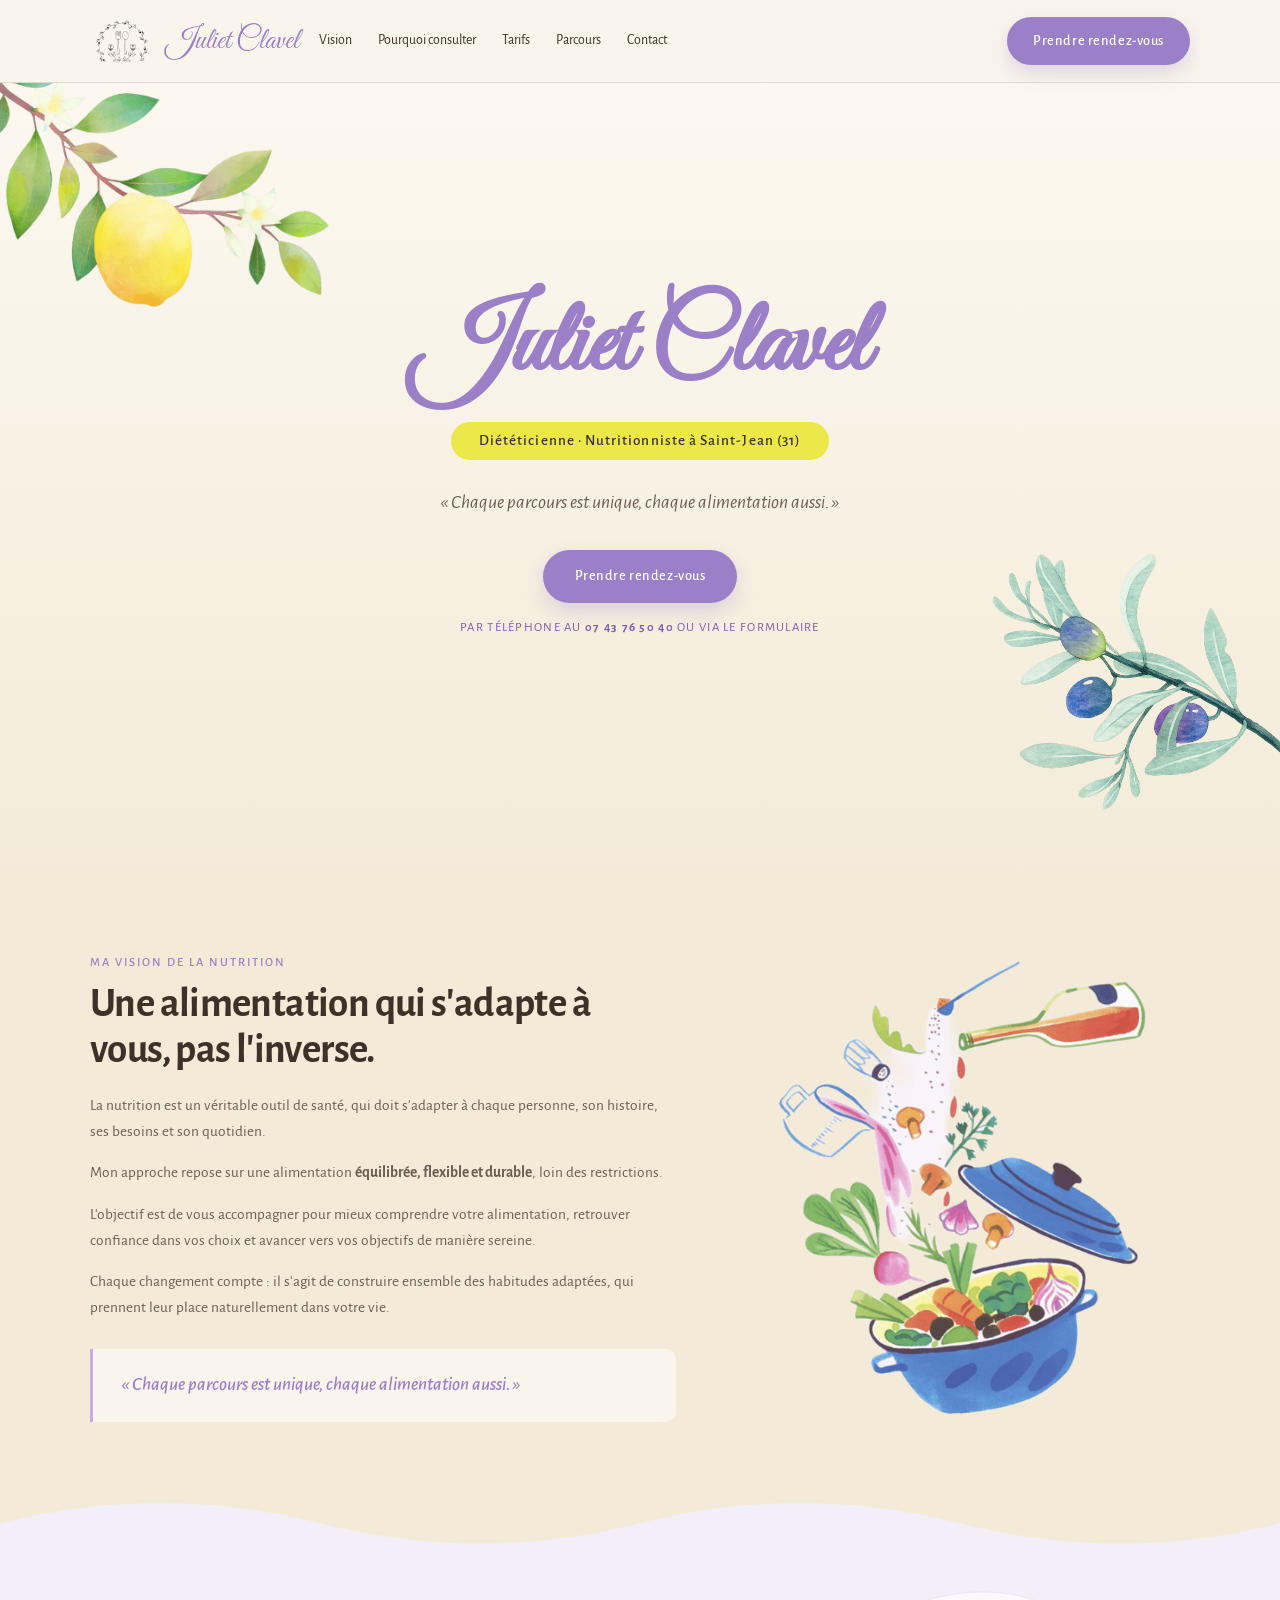
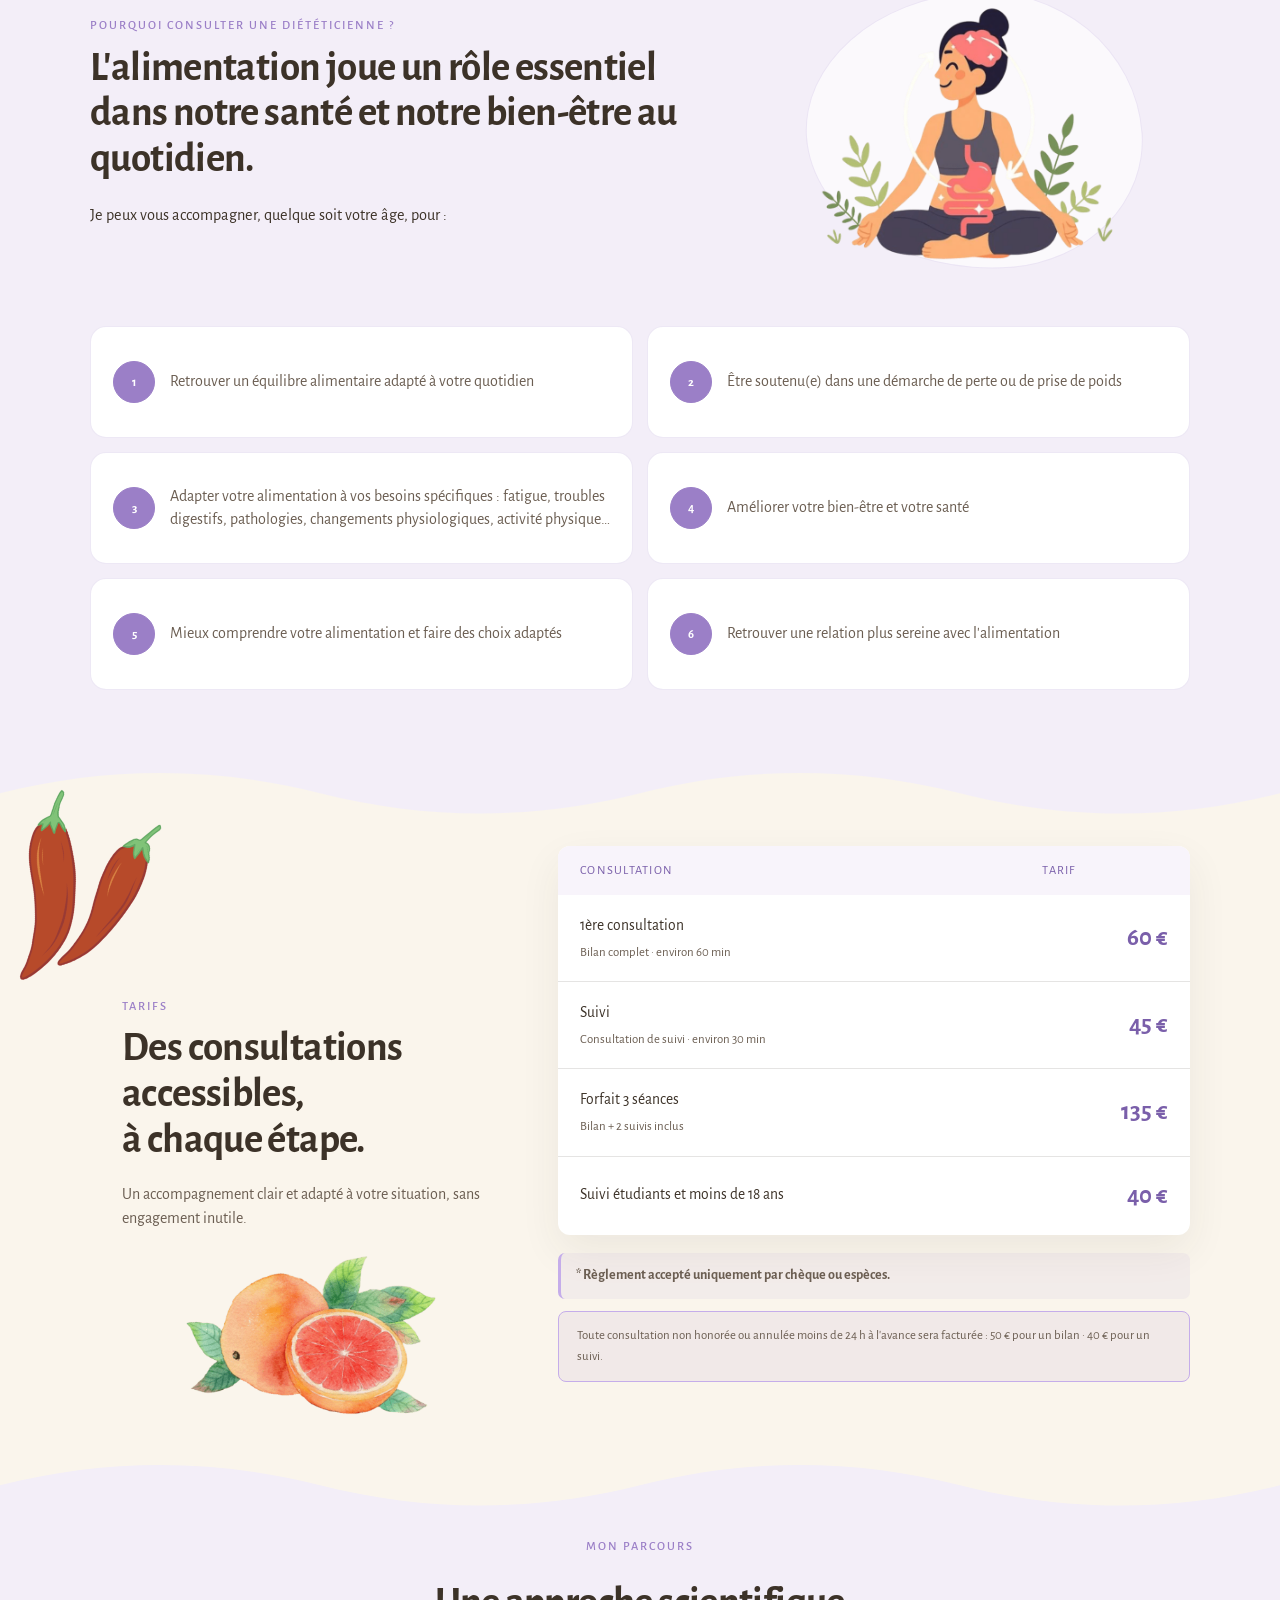
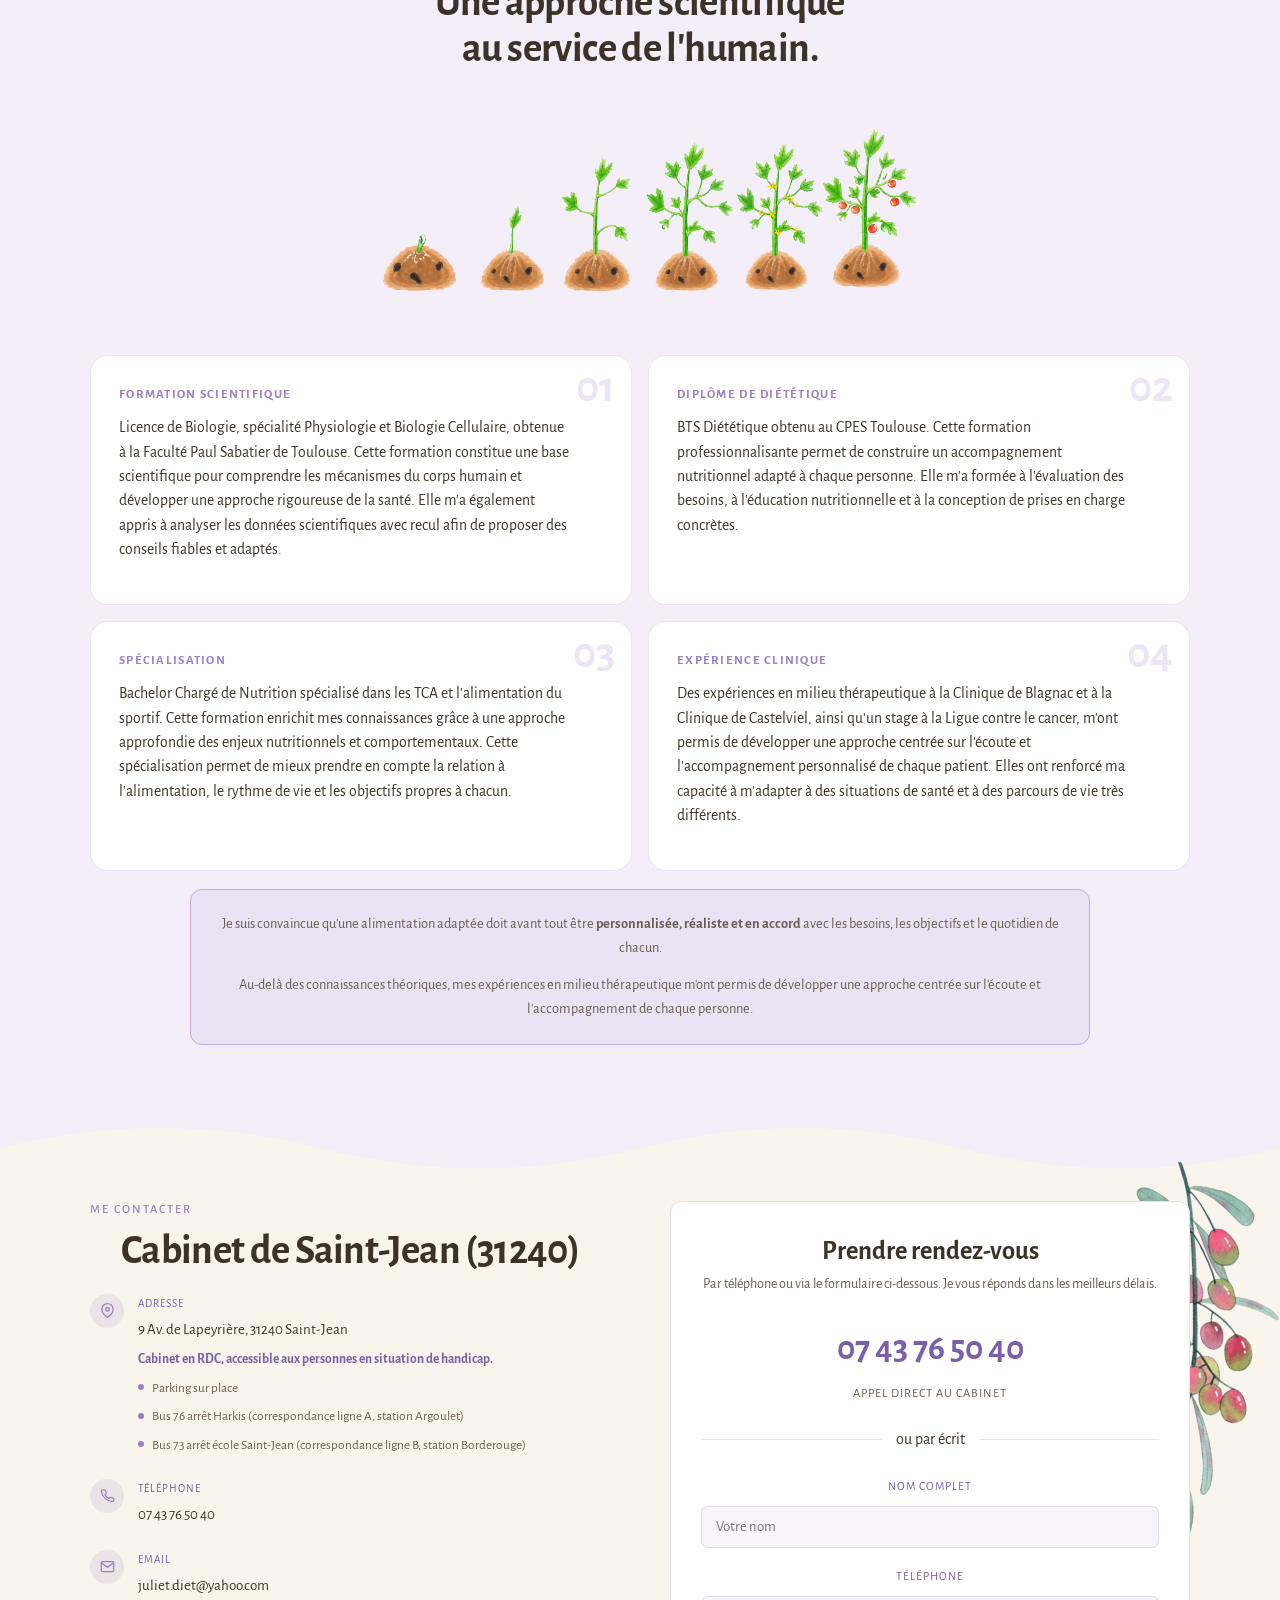
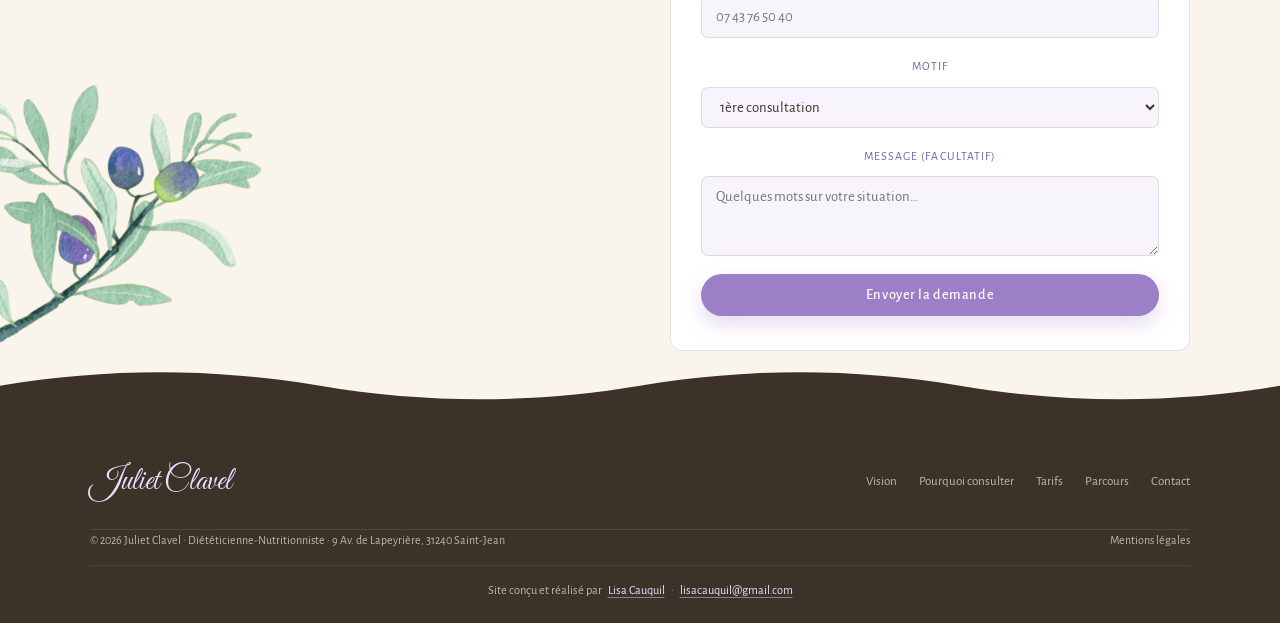
==== index.html @ daaabc73 "feat: finalize responsive site and add dynamic QR" ====
<!DOCTYPE html>
<html lang="fr">
<head>
  <meta charset="UTF-8">
  <meta name="viewport" content="width=device-width, initial-scale=1.0">
  <meta name="description" content="Juliet Clavel, diététicienne-nutritionniste à Saint-Jean (31). Accompagnement personnalisé pour retrouver un équilibre alimentaire et des habitudes durables.">
  <meta name="keywords" content="Juliet Clavel, diététicienne nutritionniste Saint-Jean, nutrition Saint-Jean, accompagnement nutrition, équilibre alimentaire, diététique 31">
  <meta name="robots" content="index,follow">
  <meta property="og:title" content="Juliet Clavel | Diététicienne-Nutritionniste à Saint-Jean (31)">
  <meta property="og:description" content="Accompagnement nutritionnel personnalisé à Saint-Jean pour retrouver équilibre, confiance et habitudes durables.">
  <meta property="og:type" content="website">
  <meta property="og:locale" content="fr_FR">
  <link rel="canonical" href="/">
  <link rel="icon" href="images/logo.png" type="image/png">
  <title>Juliet Clavel | Diététicienne-Nutritionniste · Saint-Jean (31)</title>
  <link rel="preconnect" href="https://fonts.googleapis.com">
  <link rel="preconnect" href="https://fonts.gstatic.com" crossorigin>
  <link href="https://fonts.googleapis.com/css2?family=Alegreya+Sans:ital,wght@0,300;0,400;0,500;0,700;1,400&family=Great+Vibes&display=swap" rel="stylesheet">
  <link rel="stylesheet" href="css/styles.css">
  <script type="application/ld+json">
  {
    "@context": "https://schema.org",
    "@type": "LocalBusiness",
    "name": "Juliet Clavel, Diététicienne Nutritionniste",
    "description": "Cabinet de diététique et nutrition à Saint-Jean (31). Accompagnement personnalisé pour retrouver un équilibre alimentaire et des habitudes durables.",
    "telephone": "07 43 76 50 40",
    "address": {
      "@type": "PostalAddress",
      "streetAddress": "9 Avenue de Lapeyrière",
      "addressLocality": "Saint-Jean",
      "postalCode": "31240",
      "addressCountry": "FR"
    },
    "areaServed": "Saint-Jean (31)"
  }
  </script>
</head>
<body id="top">
  <script>document.documentElement.classList.add('has-js');</script>
  <header>
    <nav class="site-nav wrap">
      <div class="nav-brand">
        <a href="#top" class="nav-logo-link">
          <img class="site-logo" src="images/logo.png" alt="Logo Juliet Clavel" width="54" height="44">
        </a>
        <span class="nav-name">Juliet Clavel</span>
      </div>

      <ul class="nav-links" id="nav-links">
        <li><a href="#vision">Vision</a></li>
        <li><a href="#pourquoi">Pourquoi consulter</a></li>
        <li><a href="#tarifs">Tarifs</a></li>
        <li><a href="#parcours">Parcours</a></li>
        <li><a href="#contact">Contact</a></li>
      </ul>

      <a href="#contact" class="btn btn-primary">Prendre rendez-vous</a>

      <button class="nav-toggle" id="nav-toggle" aria-label="Ouvrir le menu" aria-expanded="false" aria-controls="nav-links">
        <span></span><span></span><span></span>
      </button>
    </nav>
  </header>

  <main>
    <section class="hero">
      <div class="hero-background">
        <img class="hero-img hero-img-top-right" src="images/citron.png" alt="" aria-hidden="true" data-parallax="0.06">
        <img class="hero-img hero-img-bottom-right-desktop" src="images/olives.png" alt="" aria-hidden="true">
      </div>

      <div class="hero-content wrap">
        <h1 class="hero-title">Juliet Clavel</h1>
        <div class="hero-sub">Diététicienne · Nutritionniste à Saint-Jean (31)</div>
        <p class="hero-tagline">« Chaque parcours est unique, chaque alimentation aussi. »</p>
        <a href="#contact" class="btn btn-primary btn-large">Prendre rendez-vous</a>
        <p class="hero-tel">Par téléphone au <a href="tel:07 43 76 50 40">07 43 76 50 40</a> ou via le formulaire</p>
      </div>

    </section>

    <section id="vision" class="section vision">
      <img class="vision-olive-bridge" src="images/olives.png" alt="" aria-hidden="true">
      <div class="wrap vision-inner">
        <div class="vision-text reveal">
          <span class="section-label">Ma vision de la nutrition</span>
          <h2>Une alimentation qui s'adapte à vous, pas l'inverse.</h2>
          <p>La nutrition est un véritable outil de santé, qui doit s'adapter à chaque personne, son histoire, ses besoins et son quotidien.</p>
          <p>Mon approche repose sur une alimentation <strong>équilibrée, flexible et durable</strong>, loin des restrictions.</p>
          <p>L'objectif est de vous accompagner pour mieux comprendre votre alimentation, retrouver confiance dans vos choix et avancer vers vos objectifs de manière sereine.</p>
          <p>Chaque changement compte : il s'agit de construire ensemble des habitudes adaptées, qui prennent leur place naturellement dans votre vie.</p>
          <div class="vision-quote">« Chaque parcours est unique, chaque alimentation aussi. »</div>
        </div>

        <div class="vision-illustration reveal">
          <img src="images/marmite.png" class="illustration illustration-large" alt="Illustration d'une marmite entourée de légumes et d'aromates" loading="lazy" decoding="async">
          <img src="images/corps_sain.png" class="vision-deco" alt="Illustration d'une silhouette sereine, symbole d'équilibre entre corps et esprit" loading="lazy" decoding="async">
        </div>
      </div>
    </section>

    <section id="pourquoi" class="section pourquoi-section">
      <img src="images/framboises.png" class="pourquoi-deco deco-top-left" alt="" aria-hidden="true" loading="lazy" decoding="async">

      <div class="wrap">
        <div class="section-intro reveal">
          <span class="section-label">Pourquoi consulter une diététicienne ?</span>
          <h2>L'alimentation joue un rôle essentiel dans notre santé et notre bien-être au quotidien.</h2>
          <p>Je peux vous accompagner, quelque soit votre âge, pour :</p>
        </div>

        <div class="pourquoi-mobile-visual reveal" aria-hidden="true">
          <img src="images/corps_sain.png" alt="" loading="lazy" decoding="async">
        </div>

        <div class="pourquoi-grid">
          <article class="pq-card reveal">
            <div class="pq-icon">
              <span class="pq-num">1</span>
            </div>
            <p>Retrouver un équilibre alimentaire adapté à votre quotidien</p>
          </article>

          <article class="pq-card reveal">
            <div class="pq-icon">
              <span class="pq-num">2</span>
            </div>
            <p>Être soutenu(e) dans une démarche de perte ou de prise de poids</p>
          </article>

          <article class="pq-card reveal">
            <div class="pq-icon">
              <span class="pq-num">3</span>
            </div>
            <p>Adapter votre alimentation à vos besoins spécifiques : fatigue, troubles digestifs, pathologies, changements physiologiques, activité physique…</p>
          </article>

          <article class="pq-card reveal">
            <div class="pq-icon">
              <span class="pq-num">4</span>
            </div>
            <p>Améliorer votre bien-être et votre santé</p>
          </article>

          <article class="pq-card reveal">
            <div class="pq-icon">
              <span class="pq-num">5</span>
            </div>
            <p>Mieux comprendre votre alimentation et faire des choix adaptés</p>
          </article>

          <article class="pq-card reveal">
            <div class="pq-icon">
              <span class="pq-num">6</span>
            </div>
            <p>Retrouver une relation plus sereine avec l'alimentation</p>
          </article>
        </div>
      </div>
    </section>

    <section id="tarifs" class="section tarifs">
      <div class="wrap tarifs-layout">
        <div class="tarifs-top">
          <div class="reveal tarifs-heading">
            <span class="section-label">Tarifs</span>
            <h2>Des consultations accessibles,<br>à chaque étape.</h2>
            <p>Un accompagnement clair et adapté à votre situation, sans engagement inutile.</p>
          </div>
          <div class="tarifs-decorations">
            <img src="images/piment.png" class="tarifs-deco" alt="" aria-hidden="true" loading="lazy" decoding="async">
            <img src="images/pamplemousse.png" class="illustration-small reveal" alt="Illustration d'un pamplemousse" loading="lazy" decoding="async">
          </div>
        </div>

        <div class="tarifs-table reveal">
          <table>
            <thead>
              <tr>
                <th>Consultation</th>
                <th>Tarif</th>
              </tr>
            </thead>
            <tbody>
              <tr>
                <td>
                  <div class="t-name">1ère consultation</div>
                  <div class="t-desc">Bilan complet · environ 60 min</div>
                </td>
                <td class="t-price">60 €</td>
              </tr>
              <tr>
                <td>
                  <div class="t-name">Suivi</div>
                  <div class="t-desc">Consultation de suivi · environ 30 min</div>
                </td>
                <td class="t-price">45 €</td>
              </tr>
              <tr>
                <td>
                  <div class="t-name">Forfait 3 séances</div>
                  <div class="t-desc">Bilan + 2 suivis inclus</div>
                </td>
                <td class="t-price">135 €</td>
              </tr>
              <tr>
                <td>
                  <div class="t-name">Suivi étudiants et moins de 18 ans</div>
                </td>
                <td class="t-price">40 €</td>
              </tr>
            </tbody>
          </table>
          <p class="t-note">* Règlement accepté uniquement par chèque ou espèces.</p>
          <div class="t-warn">Toute consultation non honorée ou annulée moins de 24 h à l'avance sera facturée : 50 € pour un bilan · 40 € pour un suivi.</div>
        </div>
      </div>
    </section>

    <section id="parcours" class="section parcours">
      <div class="wrap">
        <span class="section-label reveal">Mon parcours</span>
        <div class="parcours-inner">
          <div class="reveal">
            <h2>Une approche scientifique <br>au service de l'humain.</h2>
            <img src="images/pousse_plante_hd_transparent.png" class="parcours-mobile-visual" alt="" aria-hidden="true" loading="lazy" decoding="async">
            <div class="timeline">
              <article class="tl-item">
                <div class="tl-dot"></div>
                <div>
                  <span class="tl-lbl">Formation scientifique</span>
                  <p class="tl-txt">Licence de Biologie, spécialité Physiologie et Biologie Cellulaire, obtenue à la Faculté Paul Sabatier de Toulouse. Cette formation constitue une base scientifique pour comprendre les mécanismes du corps humain et développer une approche rigoureuse de la santé.<span class="desktop-detail"> Elle m'a également appris à analyser les données scientifiques avec recul afin de proposer des conseils fiables et adaptés.</span></p>
                </div>
              </article>
              <article class="tl-item">
                <div class="tl-dot"></div>
                <div>
                  <span class="tl-lbl">Diplôme de diététique</span>
                  <p class="tl-txt">BTS Diététique obtenu au CPES Toulouse. Cette formation professionnalisante permet de construire un accompagnement nutritionnel adapté à chaque personne.<span class="desktop-detail"> Elle m'a formée à l'évaluation des besoins, à l'éducation nutritionnelle et à la conception de prises en charge concrètes.</span></p>
                </div>
              </article>
              <article class="tl-item">
                <div class="tl-dot"></div>
                <div>
                  <span class="tl-lbl">Spécialisation</span>
                  <p class="tl-txt">Bachelor Chargé de Nutrition spécialisé dans les TCA et l'alimentation du sportif. Cette formation enrichit mes connaissances grâce à une approche approfondie des enjeux nutritionnels et comportementaux.<span class="desktop-detail"> Cette spécialisation permet de mieux prendre en compte la relation à l'alimentation, le rythme de vie et les objectifs propres à chacun.</span></p>
                </div>
              </article>
              <article class="tl-item">
                <div class="tl-dot"></div>
                <div>
                  <span class="tl-lbl">Expérience clinique</span>
                  <p class="tl-txt">Des expériences en milieu thérapeutique à la Clinique de Blagnac et à la Clinique de Castelviel, ainsi qu'un stage à la Ligue contre le cancer, m'ont permis de développer une approche centrée sur l'écoute et l'accompagnement personnalisé de chaque patient.<span class="desktop-detail"> Elles ont renforcé ma capacité à m'adapter à des situations de santé et à des parcours de vie très différents.</span></p>
                </div>
              </article>
            </div>
          </div>

          <div class="reveal">
            <img src="images/pousse_plante.png" class="illustration" alt="Illustration des étapes de croissance d'une plante" loading="lazy" decoding="async">

            <div class="aside-box">
              <p>Je suis convaincue qu'une alimentation adaptée doit avant tout être <strong>personnalisée, réaliste et en accord</strong> avec les besoins, les objectifs et le quotidien de chacun.</p>
              <p>Au-delà des connaissances théoriques, mes expériences en milieu thérapeutique m'ont permis de développer une approche centrée sur l'écoute et l'accompagnement de chaque personne.</p>
            </div>
          </div>
        </div>
      </div>
    </section>

    <section id="contact" class="section contact">
      <img src="images/branche_olivier2.png" class="contact-deco deco-top-right" alt="" aria-hidden="true" loading="lazy" decoding="async">
      <img src="images/branche_olivier.png" class="contact-deco deco-bottom-left" alt="" aria-hidden="true" loading="lazy" decoding="async">
      <div class="wrap contact-grid">
        <div class="reveal">
          <span class="section-label">Me contacter</span>
          <h2>Cabinet de Saint-Jean (31240)</h2>

          <div class="c-row">
            <div class="c-ic" aria-hidden="true">
              <svg width="15" height="15" viewBox="0 0 24 24" fill="none" stroke="#9B7FC7" stroke-width="2"><path d="M21 10c0 7-9 13-9 13s-9-6-9-13a9 9 0 0118 0z"/><circle cx="12" cy="10" r="3"/></svg>
            </div>
            <div>
              <span class="c-lbl">Adresse</span>
              <span class="c-val">9 Av. de Lapeyrière, 31240 Saint-Jean</span>
              <p class="accessibility-note">Cabinet en RDC, accessible aux personnes en situation de handicap.</p>
              <ul class="access-list">
                <li>Parking sur place</li>
                <li>Bus 76 arrêt Harkis (correspondance ligne A, station Argoulet)</li>
                <li>Bus 73 arrêt école Saint-Jean (correspondance ligne B, station Borderouge)</li>
              </ul>
            </div>
          </div>

          <div class="c-row">
            <div class="c-ic" aria-hidden="true">
              <svg width="15" height="15" viewBox="0 0 24 24" fill="none" stroke="#9B7FC7" stroke-width="2"><path d="M22 16.92v3a2 2 0 01-2.18 2A19.79 19.79 0 012.1 5.18 2 2 0 014.09 3h3a2 2 0 012 1.72 12.84 12.84 0 00.7 2.81 2 2 0 01-.45 2.11L8.09 10.91a16 16 0 006 6l1.27-1.27a2 2 0 012.11-.45 12.84 12.84 0 002.81.7A2 2 0 0122 16.92z"/></svg>
            </div>
            <div>
              <span class="c-lbl">Téléphone</span>
              <span class="c-val"><a href="tel:0743765040">07 43 76 50 40</a></span>
            </div>
          </div>

          <div class="c-row">
            <div class="c-ic" aria-hidden="true">
              <svg width="15" height="15" viewBox="0 0 24 24" fill="none" stroke="#9B7FC7" stroke-width="2"><path d="M4 4h16c1.1 0 2 .9 2 2v12c0 1.1-.9 2-2 2H4c-1.1 0-2-.9-2-2V6c0-1.1.9-2 2-2z"/><polyline points="22,6 12,13 2,6"/></svg>
            </div>
            <div>
              <span class="c-lbl">Email</span>
              <span class="c-val"><a href="mailto:juliet.diet@yahoo.com">juliet.diet@yahoo.com</a></span>
            </div>
          </div>
        </div>

        <aside class="rdv-box reveal">
          <h3>Prendre rendez-vous</h3>
          <p>Par téléphone ou via le formulaire ci-dessous. Je vous réponds dans les meilleurs délais.</p>
          <a href="tel:0743765040" class="big-tel">07 43 76 50 40</a>
          <span class="tel-note">Appel direct au cabinet</span>
          <div class="or-divider"><span></span><span class="pill">ou par écrit</span><span></span></div>

          <form id="contact-form" action="https://formsubmit.co/juliet.diet@yahoo.com" method="POST">
            <input type="hidden" name="_subject" value="Nouvelle demande de rendez-vous | Site Juliet Clavel">
            <input type="hidden" name="_template" value="table">
            <input type="hidden" name="_captcha" value="false">
            <input type="text" name="_honey" class="form-honey" tabindex="-1" autocomplete="off" aria-hidden="true">
            <div class="field">
              <label for="nom">Nom complet</label>
              <input type="text" id="nom" name="nom" required placeholder="Votre nom">
            </div>
            <div class="field">
              <label for="tel2">Téléphone</label>
              <input type="tel" id="tel2" name="tel" placeholder="07 43 76 50 40">
            </div>
            <div class="field">
              <label for="motif">Motif</label>
              <select id="motif" name="motif">
                <option>1ère consultation</option>
                <option>Suivi</option>
                <option>Suivi étudiants / -18 ans</option>
                <option>Renseignement</option>
              </select>
            </div>
            <div class="field">
              <label for="msg">Message (facultatif)</label>
              <textarea id="msg" name="message" placeholder="Quelques mots sur votre situation…"></textarea>
            </div>
            <button type="submit" class="btn btn-primary btn-full">Envoyer la demande</button>
            <p class="form-ok" id="form-ok">Votre message a bien été reçu. Je vous réponds rapidement.</p>
            <p class="form-error" id="form-error">L'envoi n'a pas fonctionné. Vous pouvez réessayer ou appeler directement le cabinet.</p>
          </form>
        </aside>
      </div>
    </section>
  </main>

  <footer>
    <div class="wrap footer-inner">
      <span class="ft-name">Juliet Clavel</span>
      <div class="ft-links">
        <a href="#vision">Vision</a>
        <a href="#pourquoi">Pourquoi consulter</a>
        <a href="#tarifs">Tarifs</a>
        <a href="#parcours">Parcours</a>
        <a href="#contact">Contact</a>
      </div>
    </div>
    <div class="wrap footer-bottom">
      <span>© 2026 Juliet Clavel · Diététicienne-Nutritionniste · 9 Av. de Lapeyrière, 31240 Saint-Jean</span>
      <a href="#mentions">Mentions légales</a>
    </div>
    <div class="wrap footer-credit">
      <span>Site conçu et réalisé par</span>
      <a href="https://www.linkedin.com/in/lisa-cauquil-70285922a" target="_blank" rel="noopener noreferrer">Lisa Cauquil</a>
      <span aria-hidden="true">·</span>
      <a href="mailto:lisacauquil@gmail.com">lisacauquil@gmail.com</a>
    </div>
  </footer>

  <script src="js/main.js" defer></script>
</body>
</html>
---- css/styles.css ----
:root {
  --cream: #FAF5EC;
  --cream2: #F3EBD8;
  --cream3: #EDE3CC;
  --lavender-page: #F3EEF8;
  --surface: #FFFFFF;
  --surface-soft: #F8F4FB;
  --mauve: #9B7FC7;
  --mauve-l: #C5ADEA;
  --mauve-d: #7A5FAA;
  --yellow: #EDE84A;
  --yellow-s: #F5F4A0;
  --ink: #3C3228;
  --ink-s: #6B5E52;
  --line: rgba(60, 50, 40, 0.13);
  --green: #6B9A5E;
}

* {
  box-sizing: border-box;
}

html {
  scroll-behavior: smooth;
  overflow-x: hidden;
}

@media (prefers-reduced-motion: reduce) {
  html {
    scroll-behavior: auto;
  }
}

::selection {
  background: var(--mauve-l);
  color: var(--ink);
}

a:focus-visible,
button:focus-visible,
input:focus-visible,
textarea:focus-visible,
select:focus-visible {
  outline: 2px solid var(--mauve);
  outline-offset: 3px;
  border-radius: 4px;
}

body {
  margin: 0;
  font-family: 'Alegreya Sans', sans-serif;
  font-weight: 400;
  line-height: 1.7;
  color: var(--ink);
  background: var(--cream);
  overflow-x: hidden;
}

a {
  color: inherit;
  text-decoration: none;
}

img {
  max-width: 100%;
  display: block;
  background: transparent;
}

.wrap {
  width: min(1100px, calc(100% - 56px));
  margin: 0 auto;
}

.section-label {
  display: block;
  margin-bottom: 11px;
  color: var(--mauve);
  font-size: 0.78rem;
  font-weight: 500;
  line-height: 1.3;
  letter-spacing: 0.16em;
  text-transform: uppercase;
}

.btn {
  border: none;
  cursor: pointer;
  display: inline-flex;
  align-items: center;
  justify-content: center;
  border-radius: 30px;
  font-family: 'Alegreya Sans', sans-serif;
  font-size: 0.9rem;
  font-weight: 500;
  letter-spacing: 0.04em;
  transition: background 0.25s ease, transform 0.25s ease, box-shadow 0.25s ease;
}

.btn:hover {
  transform: translateY(-2px);
}

.btn:active {
  transform: translateY(0);
}

.btn-primary {
  background: var(--mauve);
  color: #fff;
  padding: 12px 26px;
  box-shadow: 0 8px 20px rgba(155, 127, 199, 0.28);
}

.btn-primary:hover {
  background: var(--mauve-d);
  box-shadow: 0 12px 28px rgba(155, 127, 199, 0.4);
}

.btn-large {
  padding: 14px 32px;
}

header .btn-primary {
  margin-left: auto;
}

.btn-full {
  width: 100%;
}

header {
  position: sticky;
  top: 0;
  z-index: 60;
  background: rgba(250, 245, 236, 0.92);
  backdrop-filter: blur(10px);
  border-bottom: 1px solid var(--line);
  transition: box-shadow 0.3s ease, background 0.3s ease;
}

header.is-scrolled {
  box-shadow: 0 6px 24px rgba(60, 50, 40, 0.07);
  background: rgba(250, 245, 236, 0.98);
}

.site-nav {
  position: relative;
  display: flex;
  align-items: center;
  justify-content: space-between;
  gap: 20px;
  padding: 14px 0;
}

.nav-toggle {
  display: none;
  flex-direction: column;
  justify-content: center;
  gap: 5px;
  width: 40px;
  height: 40px;
  padding: 0;
  background: none;
  border: none;
  cursor: pointer;
  flex-shrink: 0;
}

.nav-toggle span {
  display: block;
  width: 22px;
  height: 2px;
  margin: 0 auto;
  background: var(--ink);
  border-radius: 2px;
  transition: transform 0.3s ease, opacity 0.3s ease;
}

.nav-toggle.is-open span:nth-child(1) {
  transform: translateY(7px) rotate(45deg);
}

.nav-toggle.is-open span:nth-child(2) {
  opacity: 0;
}

.nav-toggle.is-open span:nth-child(3) {
  transform: translateY(-7px) rotate(-45deg);
}

.nav-brand {
  display: flex;
  align-items: center;
  gap: 12px;
  flex: 0 0 auto;
}

.nav-logo-link {
  display: inline-flex;
  align-items: center;
  justify-content: center;
  padding: 5px;
  border-radius: 9999px;
  background: transparent;
  box-shadow: none;
}

.site-logo {
  display: block;
  width: 36px;
  height: 36px;
  background: transparent;
  transition: transform 0.4s ease;
}

.nav-logo-link:hover .site-logo {
  transform: rotate(-8deg) scale(1.06);
}

.nav-name {
  font-family: 'Great Vibes', cursive;
  font-size: 1.7rem;
  color: var(--mauve);
}

.nav-links {
  display: flex;
  gap: 26px;
  list-style: none;
  padding: 0;
  margin: 0;
  font-size: 0.87rem;
}

.nav-links a {
  position: relative;
  padding-bottom: 2px;
}

.nav-links a::after {
  content: '';
  position: absolute;
  left: 0;
  bottom: 0;
  width: 0;
  height: 1.5px;
  background: var(--mauve);
  transition: width 0.22s ease;
}

.nav-links a:hover::after {
  width: 100%;
}

.hero {
  position: relative;
  min-height: 120vh;
  display: flex;
  align-items: center;
  justify-content: center;
  padding: 140px 0 130px;
  background: linear-gradient(180deg, #fcf8f0 0%, var(--cream2) 100%);
  --wave-color-1: #f4e7b4;
  --wave-color-2: #e8dcf5;
  overflow: hidden;
}

.hero-background {
  position: absolute;
  inset: 0;
  overflow: visible;
  pointer-events: none;
  background: none;
  z-index: 0;
}

.hero-background img {
  position: absolute;
  display: block;
  width: auto;
  max-width: 280px;
  height: auto;
  background: transparent;
  pointer-events: none;
}

.hero-img-top-right {
  position: absolute;
  top: -2px;
  left: -2px;
  right: auto;
  bottom: auto;
  max-width: 300px;
  transform: scale(0.9);
}

.hero-img-top-right { --s: 1.08; }

.hero-img-bottom-right-desktop,
.desktop-detail {
  display: none;
}


.hero-content {
  position: relative;
  z-index: 3;
  max-width: 680px;
  text-align: center;
  margin: -180px auto 0;
  padding-top: 0px;
}


.hero-title {
  font-family: 'Great Vibes', cursive;
  font-size: clamp(3.8rem, 9vw, 7.5rem);
  color: var(--mauve);
  margin: 0;
  line-height: 1;
}

.hero-sub {
  display: inline-block;
  font-family: 'Stinger Wide', 'Alegreya Sans', sans-serif;
  font-weight: 500;
  background: var(--yellow);
  border-radius: 30px;
  padding: 6px 28px;
  font-size: 0.95rem;
  letter-spacing: 0.07em;
  margin: 24px 0 28px;
  color: var(--ink);
}

.hero-tagline {
  font-family: 'Alegreya Sans', sans-serif;
  font-style: italic;
  font-size: 1.22rem;
  color: var(--ink-s);
  margin: 0 auto 34px;
  max-width: 480px;
  line-height: 1.45;
}

.hero-tel {
  margin-top: 14px;
  font-size: 0.8rem;
  letter-spacing: 0.1em;
  text-transform: uppercase;
  color: var(--mauve-d);
}

.hero-tel a {
  color: var(--mauve-d);
  font-weight: 700;
}

.section {
  padding: 72px 0;
  position: relative;
  isolation: isolate;
}

.section > * {
  position: relative;
  z-index: 1;
}

/* Organic dividers between the page sections. The wave sits inside the
   following section so it remains clean on both desktop and mobile. */
.section::before,
footer::before {
  content: '';
  position: absolute;
  inset: 0 0 auto;
  z-index: 0;
  display: block;
  width: 100%;
  height: 54px;
  background: var(--wave-from, var(--cream));
  pointer-events: none;
  -webkit-mask-image: url("data:image/svg+xml,%3Csvg xmlns='http://www.w3.org/2000/svg' viewBox='0 0 1440 60' preserveAspectRatio='none'%3E%3Cpath fill='%23000' d='M0 0H1440V28C1320 58 1200 58 1080 28S840-2 720 28 480 58 360 28 120-2 0 28Z'/%3E%3C/svg%3E");
  mask-image: url("data:image/svg+xml,%3Csvg xmlns='http://www.w3.org/2000/svg' viewBox='0 0 1440 60' preserveAspectRatio='none'%3E%3Cpath fill='%23000' d='M0 0H1440V28C1320 58 1200 58 1080 28S840-2 720 28 480 58 360 28 120-2 0 28Z'/%3E%3C/svg%3E");
  -webkit-mask-repeat: no-repeat;
  mask-repeat: no-repeat;
  -webkit-mask-position: top center;
  mask-position: top center;
  -webkit-mask-size: 100% 100%;
  mask-size: 100% 100%;
}

.vision::before { display: none; }
.pourquoi-section { --wave-from: var(--cream2); }
.tarifs { --wave-from: var(--lavender-page); }
.parcours { --wave-from: var(--cream); }
.contact { --wave-from: var(--lavender-page); }
footer { --wave-from: var(--cream); }

html.has-js .reveal {
  opacity: 0;
  transform: translateY(28px);
  transition: opacity 0.8s cubic-bezier(0.19, 1, 0.22, 1), transform 0.8s cubic-bezier(0.19, 1, 0.22, 1);
}

html.has-js .reveal.in-view {
  opacity: 1;
  transform: none;
}

.pourquoi-grid .reveal:nth-child(1) { transition-delay: 0.05s; }
.pourquoi-grid .reveal:nth-child(2) { transition-delay: 0.12s; }
.pourquoi-grid .reveal:nth-child(3) { transition-delay: 0.19s; }
.pourquoi-grid .reveal:nth-child(4) { transition-delay: 0.26s; }
.pourquoi-grid .reveal:nth-child(5) { transition-delay: 0.33s; }
.pourquoi-grid .reveal:nth-child(6) { transition-delay: 0.4s; }

@media (prefers-reduced-motion: reduce) {
  html.has-js .reveal,
  html.has-js .hero-anim {
    opacity: 1 !important;
    transform: none !important;
    animation: none !important;
    transition: none !important;
  }

  .hero-background img,
  .scroll-cue span {
    animation: none !important;
  }
}

.section.contact {
  position: relative;
  overflow: visible;
  background: var(--cream);
  --wave-color-1: #f4e7b4;
  --wave-color-2: var(--cream);
}

.contact-deco {
  position: absolute;
  pointer-events: none;
  opacity: 0.92;
  z-index: 1;
  will-change: transform;
}

.contact-deco.deco-top-right {
  top: 8px;
  right: 18px;
  transform: rotate(-16deg) scale(0.95);
  max-width: 180px;
}

.contact-deco.deco-bottom-left {
  bottom: -24px;
  left: 12px;
  transform: rotate(10deg) scale(1.05);
  max-width: 240px;
}

.rdv-box {
  position: relative;
  z-index: 2;
}

.pourquoi-section {
  position: relative;
  overflow: hidden;
  background: var(--lavender-page);
  --wave-color-1: #f4e7b4;
  --wave-color-2: #e8dcf5;
}

.pourquoi-deco {
  position: absolute;
  pointer-events: none;
  opacity: 1;
  z-index: 0;
}

.pourquoi-deco.deco-top-left {
  top: 0;
  left: 0;
  max-width: 150px;
  transform: rotate(0deg);
}

.pourquoi-mobile-visual {
  display: none;
}

/* Tarifs decoration */
.tarifs-decorations {
  display: flex;
  align-items: center;
  gap: 12px;
  flex-wrap: wrap;
}

.tarifs-deco {
  position: static;
  width: 88px;
  max-width: 88px;
  transform: rotate(-12deg) scale(1.0);
  opacity: 0.95;
  pointer-events: none;
  z-index: 1;
}

/* Footer decoration */
footer {
  position: relative;
}
.footer-deco {
  position: absolute;
  right: 12px;
  bottom: 6px;
  max-width: 120px;
  opacity: 0.9;
  pointer-events: none;
  z-index: 0;
}

.vision {
  background: var(--cream2);
  padding-top: 36px;
  padding-bottom: 28px;
  --wave-color-1: #f4e7b4;
  --wave-color-2: var(--cream);
}

.vision > .vision-olive-bridge {
  position: absolute;
  z-index: 2;
  top: -145px;
  right: -24px;
  width: min(430px, 34vw);
  max-width: none;
  pointer-events: none;
  filter: brightness(1.06) contrast(0.98);
}

.vision-inner {
  display: grid;
  grid-template-columns: 1fr 1fr;
  gap: 70px;
  align-items: center;
}

.vision-illustration {
  position: relative;
}

.vision-illustration {
  isolation: isolate;
}

.vision-deco {
  position: absolute;
  bottom: -22px;
  right: -18px;
  width: 132px;
  height: 132px;
  border-radius: 50%;
  object-fit: cover;
  background: var(--cream);
  border: 6px solid var(--cream);
  box-shadow: 0 18px 36px rgba(60, 50, 40, 0.16);
  pointer-events: none;
  z-index: 2;
  animation: vision-deco-float 6s ease-in-out infinite;
}

@keyframes vision-deco-float {
  0%, 100% { transform: translateY(0) rotate(-3deg); }
  50% { transform: translateY(-10px) rotate(2deg); }
}

.illustration-large {
  max-width: 520px;
  width: 100%;
  transform: none;
  box-shadow: none;
  border-radius: 12px;
  background: transparent;
  padding: 0;
  display: block;
  margin: 0 auto;
  z-index: 0;
  mix-blend-mode: multiply;
}

.vision-illustration {
  position: relative;
}

.vision-text p {
  color: var(--ink-s);
  font-size: 0.96rem;
  margin-bottom: 15px;
}

.vision-quote {
  margin-top: 28px;
  font-family: 'Alegreya Sans', sans-serif;
  font-size: 1.2rem;
  font-style: italic;
  font-weight: 500;
  color: var(--mauve);
  padding: 24px 28px;
  border-left: 3px solid var(--mauve-l);
  background: var(--cream);
  border-radius: 0 10px 10px 0;
  line-height: 1.3;
}

.illustration {
  width: 100%;
  max-width: 310px;
  margin: 0 auto;
  display: block;
}

.section-intro {
  text-align: center;
  max-width: 600px;
  margin: 0 auto 40px;
}

.section h2,
.section-intro,
.vision-text,
.vision-text p,
.vision-quote,
.aside-box,
.rdv-box {
  text-align: center;
}

.section h2 {
  margin: 0 0 20px;
  font-family: 'Alegreya Sans', sans-serif;
  font-size: clamp(2rem, 3.2vw, 2.65rem);
  font-weight: 700;
  letter-spacing: -0.015em;
  line-height: 1.12;
}

.section-intro > p {
  font-size: 1.02rem;
  line-height: 1.6;
}

.pourquoi-grid {
  display: grid;
  grid-template-columns: repeat(3, 1fr);
  gap: 1px;
  background: var(--line);
  border: 1px solid var(--line);
  border-radius: 12px;
  overflow: hidden;
}

.pq-card {
  background: var(--surface);
  padding: 30px 26px;
  position: relative;
  z-index: 1;
  transition: background 0.3s ease, transform 0.3s ease, box-shadow 0.3s ease;
}

.pq-card:hover {
  background: var(--surface);
  transform: translateY(-4px);
  box-shadow: 0 16px 32px rgba(60, 50, 40, 0.08);
  z-index: 2;
}

.pq-icon {
  width: 36px;
  height: 36px;
  border-radius: 50%;
  background: transparent;
  display: grid;
  place-items: center;
  margin-bottom: 14px;
  border: 1px solid var(--mauve-l);
  transition: background 0.3s ease, border-color 0.3s ease;
}

.pq-card:hover .pq-icon {
  background: var(--mauve);
  border-color: var(--mauve);
}

.pq-num {
  font-size: 0.78rem;
  font-weight: 700;
  color: var(--mauve-d);
  line-height: 1;
  transition: color 0.3s ease;
}

.pq-card:hover .pq-num {
  color: #fff;
}

.pq-card p {
  font-size: 0.9rem;
  color: var(--ink-s);
  margin: 0;
}

.tarifs {
  background: var(--cream);
  position: relative;
  overflow: visible;
  --wave-color-1: #f4e7b4;
  --wave-color-2: var(--cream);
}

.parcours {
  background: var(--lavender-page);
  --wave-color-1: #f4e7b4;
  --wave-color-2: var(--cream2);
}

.tarifs-top {
  display: flex;
  justify-content: space-between;
  align-items: center;
  flex-wrap: wrap;
  gap: 20px;
  margin-bottom: 8px;
}

.illustration-small {
  width: 120px;
  flex-shrink: 0;
  margin: 0;
}

table {
  width: 100%;
  border-collapse: collapse;
  margin-top: 32px;
  background: var(--surface);
  border-radius: 12px;
  overflow: hidden;
}

th {
  text-align: left;
  padding: 14px 22px;
  font-family: 'Alegreya Sans', sans-serif;
  font-size: 0.78rem;
  letter-spacing: 0.1em;
  text-transform: uppercase;
  color: var(--mauve-d);
  font-weight: 400;
  background: var(--surface-soft);
}

td {
  padding: 18px 22px;
  border-bottom: 1px solid var(--line);
}

tr:last-child td {
  border-bottom: none;
}

tr {
  transition: background 0.25s ease;
}

tr:hover td {
  background: rgba(155, 127, 199, 0.06);
}

.t-name {
  font-weight: 400;
  font-size: 0.97rem;
}

.t-desc {
  margin-top: 2px;
  font-size: 0.8rem;
  color: var(--ink-s);
}

.t-price {
  text-align: right;
  font-family: 'Alegreya Sans', sans-serif;
  font-size: 1.55rem;
  font-weight: 600;
  color: var(--mauve-d);
  white-space: nowrap;
}

.t-note {
  margin: 18px 0 0;
  padding: 11px 15px;
  border-left: 3px solid var(--mauve-l);
  border-radius: 7px;
  background: rgba(155, 127, 199, 0.08);
  color: var(--ink-s);
  font-size: 0.88rem;
  font-style: normal;
  font-weight: 600;
}

.t-warn {
  background: rgba(155, 127, 199, 0.1);
  border: 1px solid var(--mauve-l);
  border-radius: 8px;
  padding: 13px 18px;
  font-size: 0.8rem;
  color: var(--ink-s);
  margin-top: 12px;
}

.parcours-inner {
  display: grid;
  grid-template-columns: 1.1fr 0.9fr;
  gap: 70px;
  align-items: start;
  margin-top: 36px;
}

.parcours-mobile-visual {
  display: none;
}

.timeline {
  display: grid;
  gap: 30px;
}

.tl-item {
  display: grid;
  grid-template-columns: 14px 1fr;
  gap: 20px;
  position: relative;
}

.tl-item::after {
  content: '';
  position: absolute;
  left: 6px;
  top: 14px;
  bottom: 0;
  width: 1px;
  background: var(--mauve-l);
}

.tl-item:last-child::after {
  display: none;
}

.tl-dot {
  width: 13px;
  height: 13px;
  border-radius: 50%;
  background: var(--mauve);
  outline: 2px solid var(--mauve-l);
}

.tl-lbl {
  display: block;
  margin-bottom: 5px;
  text-transform: uppercase;
  letter-spacing: 0.1em;
  font-size: 0.72rem;
  color: var(--mauve);
}

.tl-txt {
  color: var(--ink-s);
  font-size: 0.92rem;
  margin: 0;
}

.aside-box {
  background: rgba(155, 127, 199, 0.1);
  border: 1px solid var(--mauve-l);
  border-radius: 12px;
  padding: 24px 22px;
}

.aside-box p {
  margin: 0 0 12px;
  color: var(--ink-s);
  font-size: 0.9rem;
}

.aside-box p:last-child {
  margin-bottom: 0;
}

.contact-grid {
  display: grid;
  grid-template-columns: 1fr 1fr;
  gap: 60px;
  align-items: start;
}

.c-row {
  display: flex;
  gap: 14px;
  align-items: flex-start;
  margin-bottom: 22px;
}

.c-ic {
  width: 34px;
  height: 34px;
  border-radius: 50%;
  background: rgba(155, 127, 199, 0.15);
  display: grid;
  place-items: center;
  flex-shrink: 0;
}

.c-lbl {
  display: block;
  margin-bottom: 3px;
  font-size: 0.7rem;
  letter-spacing: 0.09em;
  text-transform: uppercase;
  color: var(--mauve-d);
}

.c-val {
  font-size: 0.94rem;
}

.access-list {
  padding: 0;
  margin: 8px 0 0;
  list-style: none;
  display: flex;
  flex-direction: column;
  gap: 6px;
}

.accessibility-note {
  margin: 7px 0 0;
  color: var(--mauve-d);
  font-size: 0.84rem;
  font-weight: 700;
  line-height: 1.4;
}

.access-list li {
  display: flex;
  align-items: flex-start;
  gap: 8px;
  color: var(--ink-s);
  font-size: 0.83rem;
}

.access-list li::before {
  content: '';
  width: 6px;
  height: 6px;
  border-radius: 50%;
  background: var(--mauve);
  margin-top: 0.55em;
  flex-shrink: 0;
}

.rdv-box {
  background: var(--surface);
  border: 1px solid var(--line);
  border-radius: 12px;
  padding: 34px 30px;
}

.rdv-box h3 {
  font-family: 'Alegreya Sans', sans-serif;
  font-size: 1.65rem;
  font-weight: 700;
  line-height: 1.2;
  margin: 0 0 6px;
}

.rdv-box p {
  margin: 0 0 22px;
  font-size: 0.88rem;
  color: var(--ink-s);
}

.big-tel {
  display: inline-block;
  font-family: 'Alegreya Sans', sans-serif;
  font-size: 2.2rem;
  font-weight: 600;
  color: var(--mauve-d);
  margin-bottom: 4px;
}

.tel-note {
  display: block;
  font-size: 0.78rem;
  text-transform: uppercase;
  letter-spacing: 0.08em;
  color: var(--ink-s);
}

.or-divider {
  display: flex;
  align-items: center;
  gap: 14px;
  margin: 22px 0;
}

.or-divider span:first-child,
.or-divider span:last-child {
  flex: 1;
  height: 1px;
  background: var(--line);
}

.form-ok {
  display: none;
  margin-top: 10px;
  padding: 11px 14px;
  background: rgba(107, 154, 94, 0.1);
  border: 1px solid rgba(107, 154, 94, 0.3);
  border-radius: 7px;
  font-size: 0.85rem;
  color: var(--green);
}

.form-error {
  display: none;
  margin-top: 10px;
  padding: 11px 14px;
  background: rgba(160, 76, 76, 0.08);
  border: 1px solid rgba(160, 76, 76, 0.24);
  border-radius: 7px;
  font-size: 0.85rem;
  color: #8A4545;
}

.form-honey {
  position: absolute !important;
  left: -9999px !important;
  width: 1px !important;
  height: 1px !important;
  opacity: 0 !important;
  pointer-events: none !important;
}

#contact-form button[type='submit']:disabled {
  cursor: wait;
  opacity: 0.72;
  transform: none;
}

#contact-form {
  display: grid;
  gap: 18px;
}

.field {
  display: flex;
  flex-direction: column;
  gap: 10px;
}

label {
  font-size: 0.75rem;
  letter-spacing: 0.09em;
  text-transform: uppercase;
  color: var(--mauve-d);
}

input,
textarea,
select {
  width: 100%;
  background: var(--surface-soft);
  border: 1px solid var(--line);
  border-radius: 7px;
  padding: 11px 14px;
  font-family: 'Alegreya Sans', sans-serif;
  font-size: 0.92rem;
  color: var(--ink);
  transition: border-color 0.2s ease;
}

input:focus,
textarea:focus,
select:focus {
  outline: none;
  border-color: var(--mauve);
}

textarea {
  min-height: 80px;
  resize: vertical;
}

footer {
  background: var(--ink);
  color: #BFB5AB;
  padding: 86px 0 22px;
}

.footer-inner {
  display: flex;
  justify-content: space-between;
  align-items: center;
  flex-wrap: wrap;
  gap: 18px;
  padding-bottom: 20px;
  border-bottom: 1px solid rgba(255, 255, 255, 0.1);
}

.ft-name {
  font-family: 'Great Vibes', cursive;
  font-size: 2rem;
  color: #E8DEFF;
}

.ft-links {
  display: flex;
  gap: 22px;
  flex-wrap: wrap;
  font-size: 0.82rem;
}

.ft-links a:hover {
  color: #fff;
}

@media (max-width: 860px) {
  .wrap {
    width: min(100%, calc(100% - 32px));
  }

  .hero {
    min-height: 70vh;
    padding: 60px 0 40px;
  }

  .hero-img-top-right {
    max-width: 180px;
  }

  .hero-img-top-right {
    top: 0;
    left: 0;
    max-width: 220px;
    transform: none;
  }

  .hero-title {
    font-size: clamp(3rem, 10vw, 5rem);
  }

  .hero-sub {
    padding: 6px 22px;
    font-size: 0.92rem;
  }

  .hero-tagline {
    font-size: 1.1rem;
    max-width: 420px;
  }

  .vision-inner,
  .tarifs-top,
  .parcours-inner,
  .contact-grid {
    grid-template-columns: 1fr;
  }

  .pq-card {
    padding: 24px 18px;
  }

  .tarifs-top {
    align-items: stretch;
    flex-direction: row;
  }

  .illustration-small {
    width: 100%;
    max-width: 260px;
    margin: 0 auto;
  }

  th,
  td {
    padding: 14px 16px;
  }

  .c-row {
    flex-direction: column;
    gap: 10px;
  }

  .rdv-box {
    padding: 26px 20px;
  }
}

@media (max-width: 640px) {
  html,
  body {
    min-width: 0;
    width: 100%;
    max-width: 100vw;
    overflow-x: hidden;
  }

  .wrap {
    width: min(100%, calc(100% - 20px));
    margin: 0 auto;
    max-width: 100%;
    box-sizing: border-box;
  }

  .site-nav {
    width: 100%;
    padding: 10px 12px;
    gap: 8px;
    justify-content: flex-start;
    flex-wrap: wrap;
    align-items: center;
  }

  .nav-name {
    font-size: 1.2rem;
  }

  .nav-links {
    display: none;
  }

  header .btn-primary {
    padding: 8px 14px;
    font-size: 0.75rem;
    flex-shrink: 0;
    margin-left: auto;
  }

  .nav-brand {
    flex: 1;
  }

  .hero {
    min-height: auto;
    padding: 42px 0 30px;
    overflow: hidden;
  }

  .hero-background {
    inset: 0;
    width: 100%;
    height: 100%;
  }

  .hero-background img {
    display: block;
    max-width: 100px;
    opacity: 1;
  }

  .hero-img-top-right {
    top: 0;
    left: 0;
    max-width: 120px;
    transform: none;
  }

  .vision > .vision-olive-bridge {
    top: -66px;
    right: -50px;
    width: 200px;
  }

  .hero-title {
    font-size: clamp(2.8rem, 12vw, 3.4rem);
  }

  .hero-sub {
    padding: 6px 16px;
    font-size: 0.88rem;
    margin: 16px 0 20px;
  }

  .hero-tagline {
    font-size: 1rem;
    max-width: 100%;
    margin-bottom: 24px;
  }

  .btn-large {
    padding: 12px 24px;
  }

  .hero-tel {
    font-size: 0.72rem;
  }

  .section {
    padding: 56px 0;
  }

  .section::before,
  footer::before {
    height: 46px;
    -webkit-mask-size: 760px 46px;
    mask-size: 760px 46px;
  }

  .pourquoi-grid {
    grid-template-columns: 1fr;
    gap: 12px;
    background: transparent;
    border: none;
    border-radius: 0;
    overflow: visible;
  }

  .pq-card {
    padding: 20px 16px;
    border-radius: 18px;
    box-shadow: 0 10px 24px rgba(60,50,40,0.08);
    border: 1px solid rgba(155,127,199,0.14);
  }

  .vision-inner {
    gap: 24px;
  }

  .vision-text {
    text-align: left;
  }

  .vision-quote {
    padding: 16px 16px;
    font-size: 1.2rem;
    border-left-width: 2px;
    border-radius: 0 8px 8px 0;
  }

  .vision-illustration {
    max-width: 100%;
    display: flex;
    justify-content: center;
  }

  .illustration-large {
    max-width: 260px;
    margin: 0 auto;
  }

  .illustration {
    max-width: 220px;
  }

  .vision-deco {
    display: none;
  }

  .pourquoi-deco {
    max-width: 110px;
    opacity: 1;
  }

  .pourquoi-deco.deco-top-left {
    top: 0;
    left: 0;
    transform: rotate(0deg);
    max-width: 110px;
  }

  .tarifs-top {
    flex-direction: column;
    align-items: flex-start;
    gap: 16px;
    margin-bottom: 0;
  }

  .tarifs-deco {
    position: static;
    display: block;
    width: 78px;
    max-width: 78px;
    margin: 0 0 8px;
    transform: none;
    opacity: 0.95;
  }

  .illustration-small {
    display: block;
    width: 110px;
    max-width: 110px;
    margin: 4px 0 0 auto;
  }

  table,
  thead,
  tbody {
    display: block;
  }

  thead {
    position: absolute;
    left: -9999px;
  }

  tr {
    display: flex;
    align-items: center;
    justify-content: space-between;
    gap: 14px;
    background: var(--cream);
    border: 1px solid var(--line);
    border-radius: 12px;
    padding: 16px 18px;
    margin-bottom: 12px;
  }

  tr:last-child {
    margin-bottom: 0;
  }

  td {
    border: none;
    padding: 0;
  }

  .t-price {
    text-align: right;
  }

  .parcours-inner {
    grid-template-columns: 1fr;
    gap: 28px;
  }

  .aside-box {
    padding: 20px 16px;
    text-align: left;
  }

  .contact-grid {
    grid-template-columns: 1fr;
    gap: 24px;
  }

  .c-row {
    flex-direction: column;
    gap: 10px;
  }

  .field {
    gap: 8px;
  }

  input,
  textarea,
  select {
    padding: 12px 14px;
  }

  .or-divider {
    gap: 10px;
  }

  .big-tel {
    font-size: 1.8rem;
  }

  .contact-deco {
    display: block;
    opacity: 0.8;
  }

  .contact-deco.deco-top-right {
    max-width: 120px;
    right: 6px;
  }

  .contact-deco.deco-bottom-left {
    max-width: 140px;
    left: 4px;
    bottom: -18px;
  }

  footer {
    padding-top: 72px;
  }

  .footer-inner {
    flex-direction: column;
    align-items: flex-start;
  }

  .footer-deco {
    display: block;
    position: static;
    max-width: 100px;
    margin: 10px 0 0 auto;
    opacity: 0.95;
  }
}

.footer-bottom {
  display: flex;
  justify-content: space-between;
  flex-wrap: wrap;
  gap: 8px;
  font-size: 0.75rem;
}

.footer-credit {
  display: flex;
  justify-content: center;
  align-items: center;
  flex-wrap: wrap;
  gap: 6px;
  margin-top: 14px;
  padding-top: 14px;
  border-top: 1px solid rgba(255, 255, 255, 0.08);
  color: #BFB5AB;
  font-size: 0.78rem;
  text-align: center;
}

.footer-credit a {
  color: #E8DEFF;
  text-decoration: underline;
  text-decoration-color: rgba(232, 222, 255, 0.45);
  text-underline-offset: 3px;
}

.footer-credit a:hover {
  color: #fff;
  text-decoration-color: #fff;
}

@media (max-width: 1024px) {
  .vision-inner,
  .parcours-inner,
  .contact-grid {
    grid-template-columns: 1fr;
  }

  .hero {
    min-height: auto;
    padding-top: 120px;
  }
}

@media (max-width: 820px) {
  .site-nav {
    padding-right: 12px;
  }

  .nav-toggle {
    display: flex;
    position: absolute;
    top: 50%;
    right: 12px;
    transform: translateY(-50%);
  }

  .nav-links {
    position: absolute;
    top: calc(100% + 14px);
    right: 12px;
    left: auto;
    width: min(260px, calc(100% - 24px));
    flex-direction: column;
    align-items: flex-end;
    gap: 4px;
    background: var(--cream);
    border: 1px solid var(--line);
    border-radius: 14px;
    padding: 10px;
    box-shadow: 0 20px 40px rgba(60, 50, 40, 0.14);
    font-size: 0.95rem;
    opacity: 0;
    transform: translateY(-8px);
    visibility: hidden;
    pointer-events: none;
    transition: opacity 0.25s ease, transform 0.25s ease, visibility 0.25s;
  }

  .nav-links.is-open {
    opacity: 1;
    transform: translateY(0);
    visibility: visible;
    pointer-events: auto;
  }

  .nav-links li {
    width: 100%;
  }

  .nav-links a {
    display: block;
    padding: 11px 14px;
    border-radius: 9px;
    width: 100%;
  }

  .nav-links a:hover {
    background: rgba(155, 127, 199, 0.1);
  }

  .nav-links a::after {
    display: none;
  }

  .section {
    padding: 60px 0;
  }

  .tarifs-top {
    flex-direction: column;
    align-items: stretch;
  }

  .ft-links {
    justify-content: flex-start;
  }
}

/* Final phone-specific navigation and hero adjustments. Kept at the end so
   the tablet rules above cannot override the 390 px layout. */
@media (max-width: 640px) {
  html {
    scroll-padding-top: 62px;
  }

  body {
    padding-top: 62px;
  }

  header {
    position: fixed;
    inset: 0 0 auto;
    width: 100%;
    z-index: 100;
  }

  .site-nav {
    min-height: 62px;
    padding: 7px 12px;
    flex-wrap: nowrap;
    gap: 8px;
  }

  .nav-brand {
    flex: 0 1 auto;
    min-width: 0;
    gap: 7px;
  }

  .nav-logo-link {
    flex: 0 0 auto;
    padding: 0;
  }

  .site-logo {
    width: 40px;
    height: auto;
    max-height: 40px;
    object-fit: contain;
  }

  .nav-name {
    font-size: 1.12rem;
    line-height: 1;
    white-space: nowrap;
  }

  .nav-toggle,
  .nav-links,
  .nav-links.is-open {
    display: none;
  }

  header .btn-primary {
    margin: 0 0 0 auto;
    padding: 8px 12px;
    font-size: 0.7rem;
    line-height: 1.2;
    white-space: nowrap;
  }

  .hero {
    align-items: flex-start;
    padding: 18px 0 36px;
  }

  .hero-content {
    margin: 0 auto;
    padding-top: 128px;
  }

  .hero-background .hero-img-top-right {
    top: -2px;
    left: -8px;
    max-width: 175px;
  }

  .pourquoi-section {
    padding-top: 72px;
    background: var(--lavender-page);
  }

  .tarifs {
    --wave-from: var(--lavender-page);
  }

  .tarifs::before {
    height: 36px;
    -webkit-mask-size: 760px 36px;
    mask-size: 760px 36px;
  }

  .pourquoi-deco {
    display: none;
  }

  .pourquoi-section .section-intro {
    margin-bottom: 18px;
    padding: 0 8px;
  }

  .pourquoi-section .section-label {
    margin-bottom: 14px;
  }

  .pourquoi-section h2 {
    margin: 0 0 14px;
    font-size: 1.55rem;
    line-height: 1.2;
  }

  .pourquoi-section .section-intro p {
    margin: 0;
    color: var(--ink-s);
    font-size: 0.92rem;
  }

  .pourquoi-mobile-visual {
    position: relative;
    display: grid;
    place-items: center;
    width: 220px;
    height: 184px;
    margin: 0 auto 26px;
  }

  .pourquoi-mobile-visual::before {
    content: '';
    position: absolute;
    inset: 10px 8px 0;
    border-radius: 48% 52% 44% 56% / 58% 42% 58% 42%;
    background: rgba(197, 173, 234, 0.28);
    transform: rotate(-4deg);
  }

  .pourquoi-mobile-visual img {
    position: relative;
    z-index: 1;
    width: 200px;
    max-height: 180px;
    object-fit: contain;
  }

  .pourquoi-grid {
    gap: 10px;
  }

  .pq-card,
  .pq-card:hover {
    display: grid;
    grid-template-columns: 32px minmax(0, 1fr);
    align-items: center;
    gap: 12px;
    padding: 14px 15px;
    border: 1px solid rgba(155, 127, 199, 0.2);
    border-radius: 15px;
    background: var(--surface);
    box-shadow: none;
    transform: none;
  }

  .pq-icon,
  .pq-card:hover .pq-icon {
    width: 32px;
    height: 32px;
    margin: 0;
    border: 0;
    background: var(--mauve);
  }

  .pq-num,
  .pq-card:hover .pq-num {
    color: #fff;
    font-size: 0.72rem;
  }

  .pq-card p {
    color: var(--ink);
    font-size: 0.86rem;
    line-height: 1.45;
    text-align: left;
  }

  .parcours {
    padding-top: 72px;
    background: var(--lavender-page);
  }

  .contact {
    --wave-from: var(--lavender-page);
  }

  .parcours > .wrap > .section-label {
    margin-bottom: 12px;
    text-align: center;
  }

  .parcours-inner {
    gap: 20px;
    margin-top: 0;
  }

  .parcours h2 {
    margin: 0;
    font-size: 1.7rem;
    line-height: 1.18;
    text-align: center;
  }

  .parcours h2 br {
    display: none;
  }

  .parcours-mobile-visual {
    display: block;
    width: 270px;
    margin: 22px auto 26px;
  }

  .timeline {
    gap: 12px;
  }

  .tl-item {
    display: block;
    padding: 18px 48px 18px 18px;
    overflow: hidden;
    border: 1px solid rgba(155, 127, 199, 0.18);
    border-radius: 17px;
    background: var(--surface);
  }

  .tl-item::after,
  .tl-dot {
    display: none;
  }

  .tl-item::before {
    position: absolute;
    top: 7px;
    right: 12px;
    color: rgba(155, 127, 199, 0.22);
    font-family: 'Alegreya Sans', sans-serif;
    font-size: 2.2rem;
    font-weight: 600;
    line-height: 1;
  }

  .tl-item:nth-child(1)::before { content: '01'; }
  .tl-item:nth-child(2)::before { content: '02'; }
  .tl-item:nth-child(3)::before { content: '03'; }
  .tl-item:nth-child(4)::before { content: '04'; }

  .tl-lbl {
    margin-bottom: 7px;
    font-size: 0.7rem;
    font-weight: 700;
  }

  .tl-txt {
    color: var(--ink);
    font-size: 0.86rem;
    line-height: 1.55;
  }

  .parcours-inner > .reveal:last-child > .illustration {
    display: none;
  }

  .parcours .aside-box {
    padding: 20px;
    border: 0;
    border-radius: 18px;
    background: rgba(197, 173, 234, 0.25);
    text-align: center;
  }

  .parcours .aside-box p {
    margin: 0;
    color: var(--ink);
    font-size: 0.9rem;
    line-height: 1.6;
  }

  .parcours .aside-box p:last-child {
    display: none;
  }

  .section.contact {
    padding-top: 165px;
    padding-bottom: 150px;
    overflow: hidden;
    background: var(--cream);
  }

  footer {
    --wave-from: var(--cream);
  }

  footer::before {
    height: 36px;
    -webkit-mask-size: 760px 36px;
    mask-size: 760px 36px;
  }

  .contact > .contact-deco {
    display: block;
    opacity: 0.92;
  }

  .contact > .contact-deco.deco-top-right {
    top: 2px;
    right: 28px;
    left: auto;
    width: 130px;
    max-width: none;
    transform: rotate(102deg);
  }

  .contact > .contact-deco.deco-bottom-left {
    top: auto;
    right: auto;
    bottom: 4px;
    left: -12px;
    width: 145px;
    max-width: none;
    transform: rotate(90deg);
  }

  .contact-grid {
    gap: 24px;
  }

  .contact-grid > .reveal:first-child > .section-label,
  .contact-grid > .reveal:first-child > h2 {
    text-align: center;
  }

  .contact-grid > .reveal:first-child > .section-label {
    margin-bottom: 10px;
  }

  .contact-grid > .reveal:first-child > h2 {
    margin: 0 0 20px;
    font-size: 1.45rem;
    line-height: 1.2;
  }

  .contact .c-row {
    display: grid;
    grid-template-columns: 36px minmax(0, 1fr);
    align-items: start;
    gap: 12px;
    margin-bottom: 12px;
    padding: 15px;
    border: 1px solid rgba(155, 127, 199, 0.14);
    border-radius: 15px;
    background: var(--surface);
  }

  .contact .c-ic {
    width: 36px;
    height: 36px;
  }

  .contact .c-val {
    display: block;
    overflow-wrap: anywhere;
    color: var(--ink);
    line-height: 1.45;
  }

  .contact .access-list {
    gap: 7px;
    margin-top: 10px;
  }

  .contact .access-list li {
    line-height: 1.45;
  }

  .contact .rdv-box {
    padding: 26px 20px;
    border-color: rgba(155, 127, 199, 0.18);
    border-radius: 20px;
    background: var(--surface);
  }

  .contact input,
  .contact textarea,
  .contact select {
    background: var(--surface-soft);
    border-color: #d8c9ec;
  }

  .contact input:focus,
  .contact textarea:focus,
  .contact select:focus {
    background: var(--surface);
    border-color: var(--mauve);
  }

  /* Unified phone type scale */
  .section .section-label {
    margin-bottom: 12px;
    font-size: 0.75rem;
    font-weight: 500;
    letter-spacing: 0.15em;
    line-height: 1.3;
  }

  .section h2,
  .pourquoi-section h2,
  .parcours h2,
  .contact-grid > .reveal:first-child > h2 {
    margin-top: 0;
    margin-bottom: 16px;
    font-size: 1.65rem;
    font-weight: 700;
    letter-spacing: -0.012em;
    line-height: 1.18;
  }

  .section-intro > p,
  .pourquoi-section .section-intro p {
    font-size: 0.98rem;
    line-height: 1.55;
  }

  .rdv-box h3 {
    font-size: 1.5rem;
    line-height: 1.2;
  }

  .tl-lbl,
  .c-lbl,
  label,
  .tel-note {
    font-size: 0.74rem;
    font-weight: 500;
    letter-spacing: 0.1em;
    line-height: 1.3;
  }

  .pq-card p,
  .tl-txt,
  .aside-box p,
  .c-val {
    font-size: 0.92rem;
    line-height: 1.5;
  }
}

@media (max-width: 640px) {
  .hero-background .hero-img-bottom-right-desktop {
    display: none;
  }

  .tarifs-heading {
    order: 2;
  }

  .tarifs-heading > p {
    display: none;
  }

  .tarifs-decorations {
    order: 1;
  }

  .tarifs-table table,
  .tarifs-table tbody {
    background: transparent;
    border-radius: 0;
    overflow: visible;
  }
}

/* Desktop presentation: intentionally placed after the responsive rules so
   tablet declarations cannot override the computer layout. */
@media (min-width: 861px) {
  html {
    scroll-padding-top: 82px;
  }

  body {
    padding-top: 82px;
  }

  header {
    position: fixed;
    inset: 0 0 auto;
    width: 100%;
  }

  .site-nav {
    min-height: 82px;
    padding: 10px 0;
  }

  .nav-logo-link {
    padding: 0;
  }

  .site-logo {
    width: 64px;
    height: auto;
    max-height: 54px;
    object-fit: contain;
  }

  .nav-name {
    font-size: 1.9rem;
    line-height: 1;
  }

  .hero {
    min-height: calc(100vh - 82px);
    padding: 90px 0 105px;
  }

  .hero-content {
    max-width: 760px;
    margin: -20px auto 0;
  }

  .hero-title {
    font-size: clamp(5.6rem, 8vw, 7.2rem);
  }

  .hero-background .hero-img-top-right {
    top: -12px;
    left: -18px;
    width: min(400px, 29vw);
    max-width: none;
    transform: none;
  }

  .hero-background .hero-img-bottom-right-desktop {
    display: block;
    top: 64%;
    right: -84px;
    width: min(470px, 34vw);
    max-width: none;
    transform: translateY(-25%) rotate(-3deg);
  }

  .section {
    padding-top: 78px;
    padding-bottom: 78px;
  }

  .section::before,
  footer::before {
    filter: drop-shadow(0 2px 0 rgba(155, 127, 199, 0.45));
  }

  .vision {
    padding-top: 38px;
    padding-bottom: 60px;
  }

  .vision > .vision-olive-bridge {
    display: none;
  }

  .vision-inner {
    grid-template-columns: minmax(0, 1.12fr) minmax(330px, 0.88fr);
    gap: 54px;
  }

  .vision-text,
  .vision-text h2,
  .vision-text p,
  .vision-quote {
    text-align: left;
  }

  .vision-illustration {
    min-height: 420px;
    display: grid;
    place-items: center;
  }

  .vision-illustration::before {
    display: none;
  }

  .vision .illustration-large {
    position: relative;
    width: 430px;
    max-width: 100%;
    max-height: 500px;
    object-fit: contain;
  }

  .vision-deco {
    display: none;
  }

  .pourquoi-section > .wrap {
    display: grid;
    grid-template-columns: minmax(0, 1fr) minmax(340px, 0.72fr);
    align-items: center;
    gap: 18px 70px;
  }

  .pourquoi-deco {
    display: none;
  }

  .pourquoi-section .section-intro {
    max-width: 620px;
    margin: 0;
    text-align: left;
  }

  .pourquoi-section .section-intro h2 {
    text-align: left;
  }

  .pourquoi-mobile-visual {
    position: relative;
    display: grid;
    place-items: center;
    width: 360px;
    height: 310px;
    margin: 0 auto;
  }

  .pourquoi-mobile-visual::before {
    content: '';
    position: absolute;
    inset: 16px 12px;
    border-radius: 52% 48% 42% 58% / 48% 55% 45% 52%;
    background: rgba(255, 255, 255, 0.62);
    border: 1px solid rgba(155, 127, 199, 0.16);
    transform: rotate(-4deg);
  }

  .pourquoi-mobile-visual img {
    position: relative;
    z-index: 1;
    width: 330px;
    max-height: 290px;
    object-fit: contain;
  }

  .pourquoi-grid {
    grid-column: 1 / -1;
    grid-template-columns: repeat(2, minmax(0, 1fr));
    gap: 14px;
    margin-top: 22px;
    background: transparent;
    border: 0;
    border-radius: 0;
    overflow: visible;
  }

  .pq-card,
  .pq-card:hover {
    display: grid;
    grid-template-columns: 42px minmax(0, 1fr);
    align-items: center;
    gap: 15px;
    min-height: 112px;
    padding: 20px 22px;
    border: 1px solid rgba(155, 127, 199, 0.18);
    border-radius: 16px;
    transform: none;
  }

  .pq-icon,
  .pq-card:hover .pq-icon {
    width: 42px;
    height: 42px;
    margin: 0;
    background: var(--mauve);
    border-color: var(--mauve);
  }

  .pq-num,
  .pq-card:hover .pq-num {
    color: #fff;
  }

  .pq-card p {
    font-size: 1rem;
    line-height: 1.45;
  }

  .tarifs-layout {
    position: relative;
    display: grid;
    grid-template-columns: minmax(260px, 0.78fr) minmax(0, 1.22fr);
    align-items: center;
    gap: 64px;
    min-height: 510px;
  }

  .tarifs {
    overflow: hidden;
  }

  .tarifs-top {
    display: block;
    position: static;
    margin: 0;
  }

  .tarifs-heading,
  .tarifs-heading h2 {
    text-align: left;
  }

  .tarifs-heading {
    position: relative;
    z-index: 2;
    padding: 18px 0 18px 32px;
  }

  .tarifs-heading p {
    max-width: 390px;
    margin: 0;
    color: var(--ink-s);
    font-size: 1rem;
    line-height: 1.5;
  }

  .tarifs-decorations {
    position: absolute;
    inset: 0;
    z-index: 0;
    display: block;
    width: auto;
    height: auto;
    pointer-events: none;
  }

  .tarifs-deco {
    position: absolute;
    top: -80px;
    left: -130px;
    width: 220px;
    max-width: none;
    transform: rotate(-18deg);
  }

  .illustration-small {
    position: absolute;
    right: auto;
    bottom: -42px;
    left: 88px;
    width: 260px;
    max-width: none;
    margin: 0;
    transform: rotate(8deg);
  }

  .tarifs-table {
    position: relative;
    z-index: 2;
  }

  .tarifs-table table {
    margin-top: 0;
    box-shadow: 0 16px 42px rgba(60, 50, 40, 0.07);
  }

  .parcours > .wrap > .section-label,
  .parcours h2 {
    text-align: center;
  }

  .parcours-inner {
    display: block;
    margin-top: 26px;
  }

  .parcours-mobile-visual {
    display: block;
    width: min(600px, 62%);
    margin: 26px auto 34px;
  }

  .timeline {
    grid-template-columns: repeat(2, minmax(0, 1fr));
    gap: 16px;
  }

  .tl-item {
    display: block;
    min-height: 250px;
    padding: 28px 58px 28px 28px;
    overflow: hidden;
    border: 1px solid rgba(155, 127, 199, 0.2);
    border-radius: 18px;
    background: var(--surface);
  }

  .tl-dot,
  .tl-item::after {
    display: none;
  }

  .tl-item::before {
    position: absolute;
    top: 10px;
    right: 16px;
    color: rgba(155, 127, 199, 0.2);
    font-size: 2.8rem;
    font-weight: 600;
    line-height: 1;
  }

  .tl-item:nth-child(1)::before { content: '01'; }
  .tl-item:nth-child(2)::before { content: '02'; }
  .tl-item:nth-child(3)::before { content: '03'; }
  .tl-item:nth-child(4)::before { content: '04'; }

  .tl-lbl {
    margin-bottom: 10px;
    font-size: 0.8rem;
    font-weight: 700;
  }

  .tl-txt {
    color: var(--ink);
    font-size: 0.98rem;
    line-height: 1.55;
  }

  .desktop-detail {
    display: inline;
  }

  .parcours-inner > .reveal:last-child > .illustration {
    display: none;
  }

  .parcours .aside-box {
    max-width: 900px;
    margin: 18px auto 0;
    padding: 22px 30px;
  }

  .contact-deco.deco-top-right {
    top: 36px;
    right: -12px;
    width: 250px;
    max-width: none;
    transform: scaleX(-1) rotate(-10deg);
  }

  .section.contact {
    padding-bottom: 18px;
  }

  footer::before {
    height: 36px;
    -webkit-mask-size: 100% 36px;
    mask-size: 100% 36px;
  }

  .contact-deco.deco-bottom-left {
    bottom: -34px;
    left: -54px;
    width: 300px;
    max-width: none;
    transform: rotate(32deg) scale(1.05);
  }
}
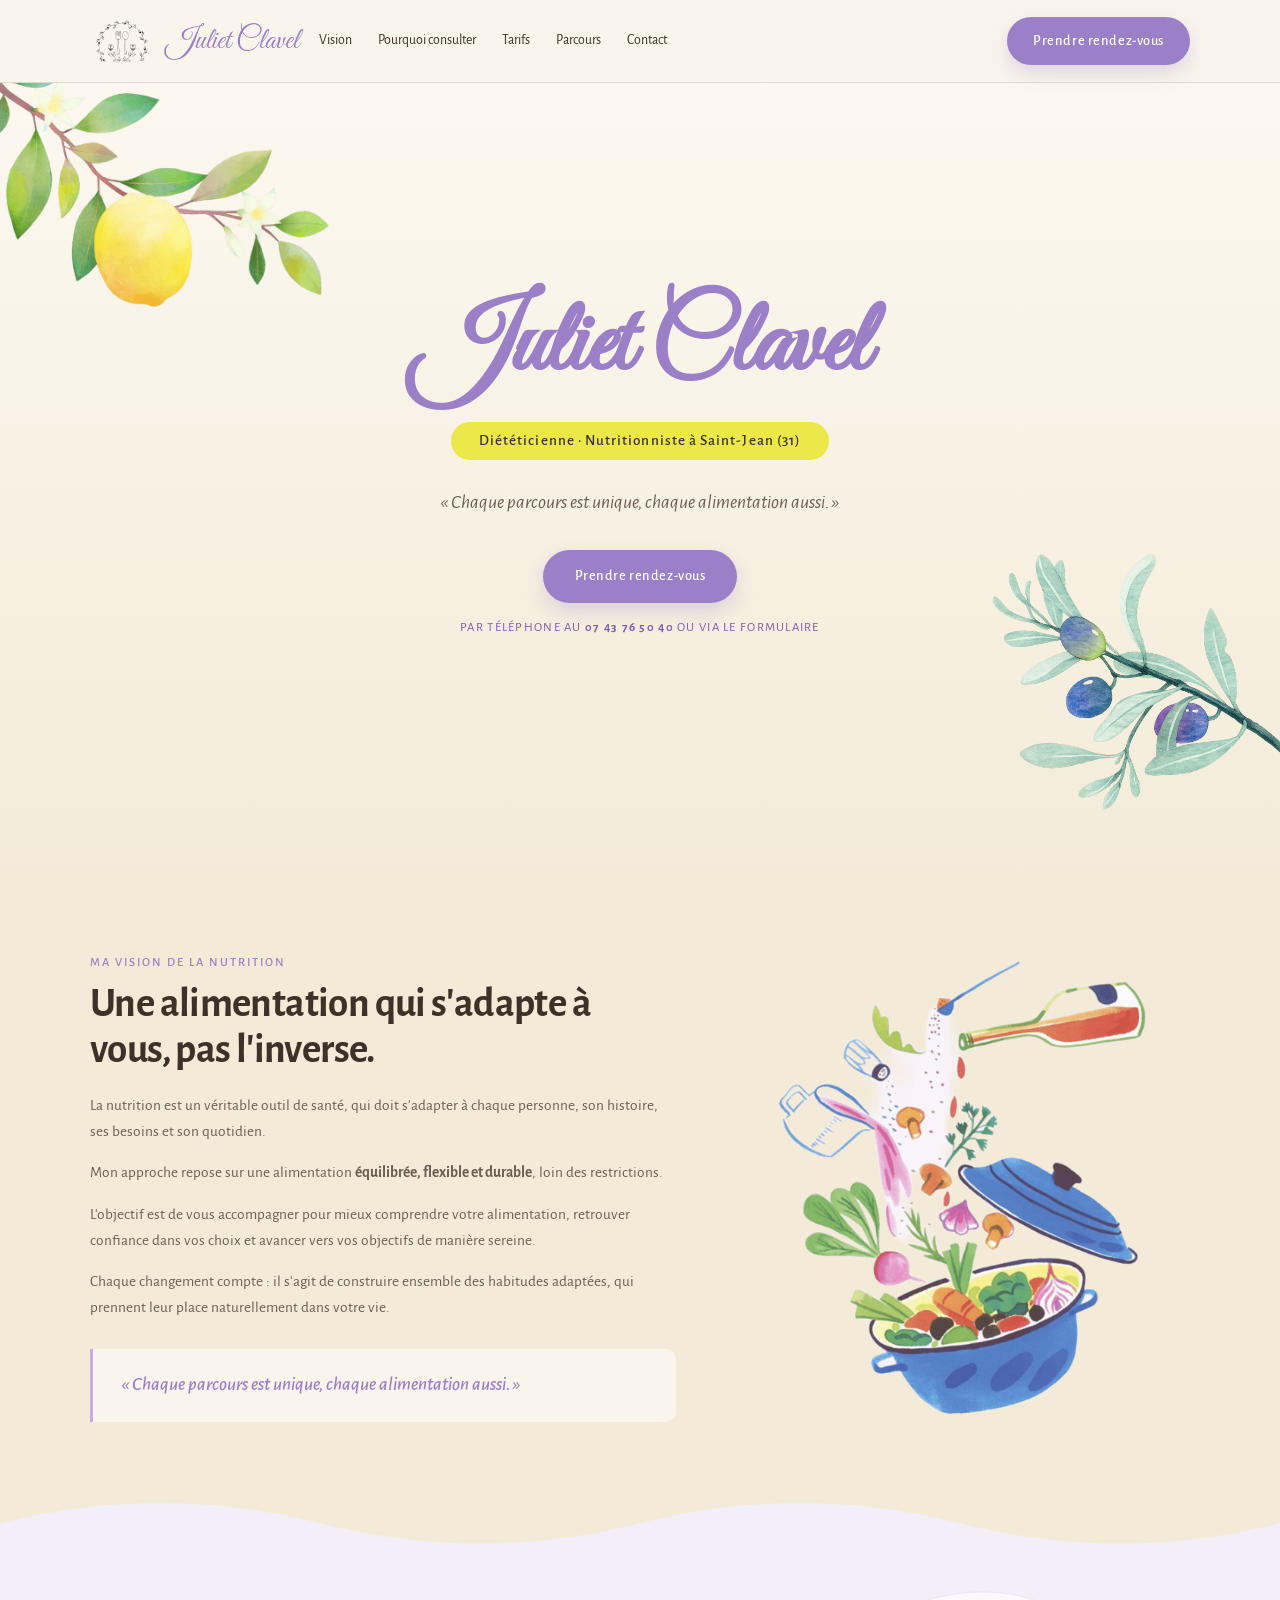
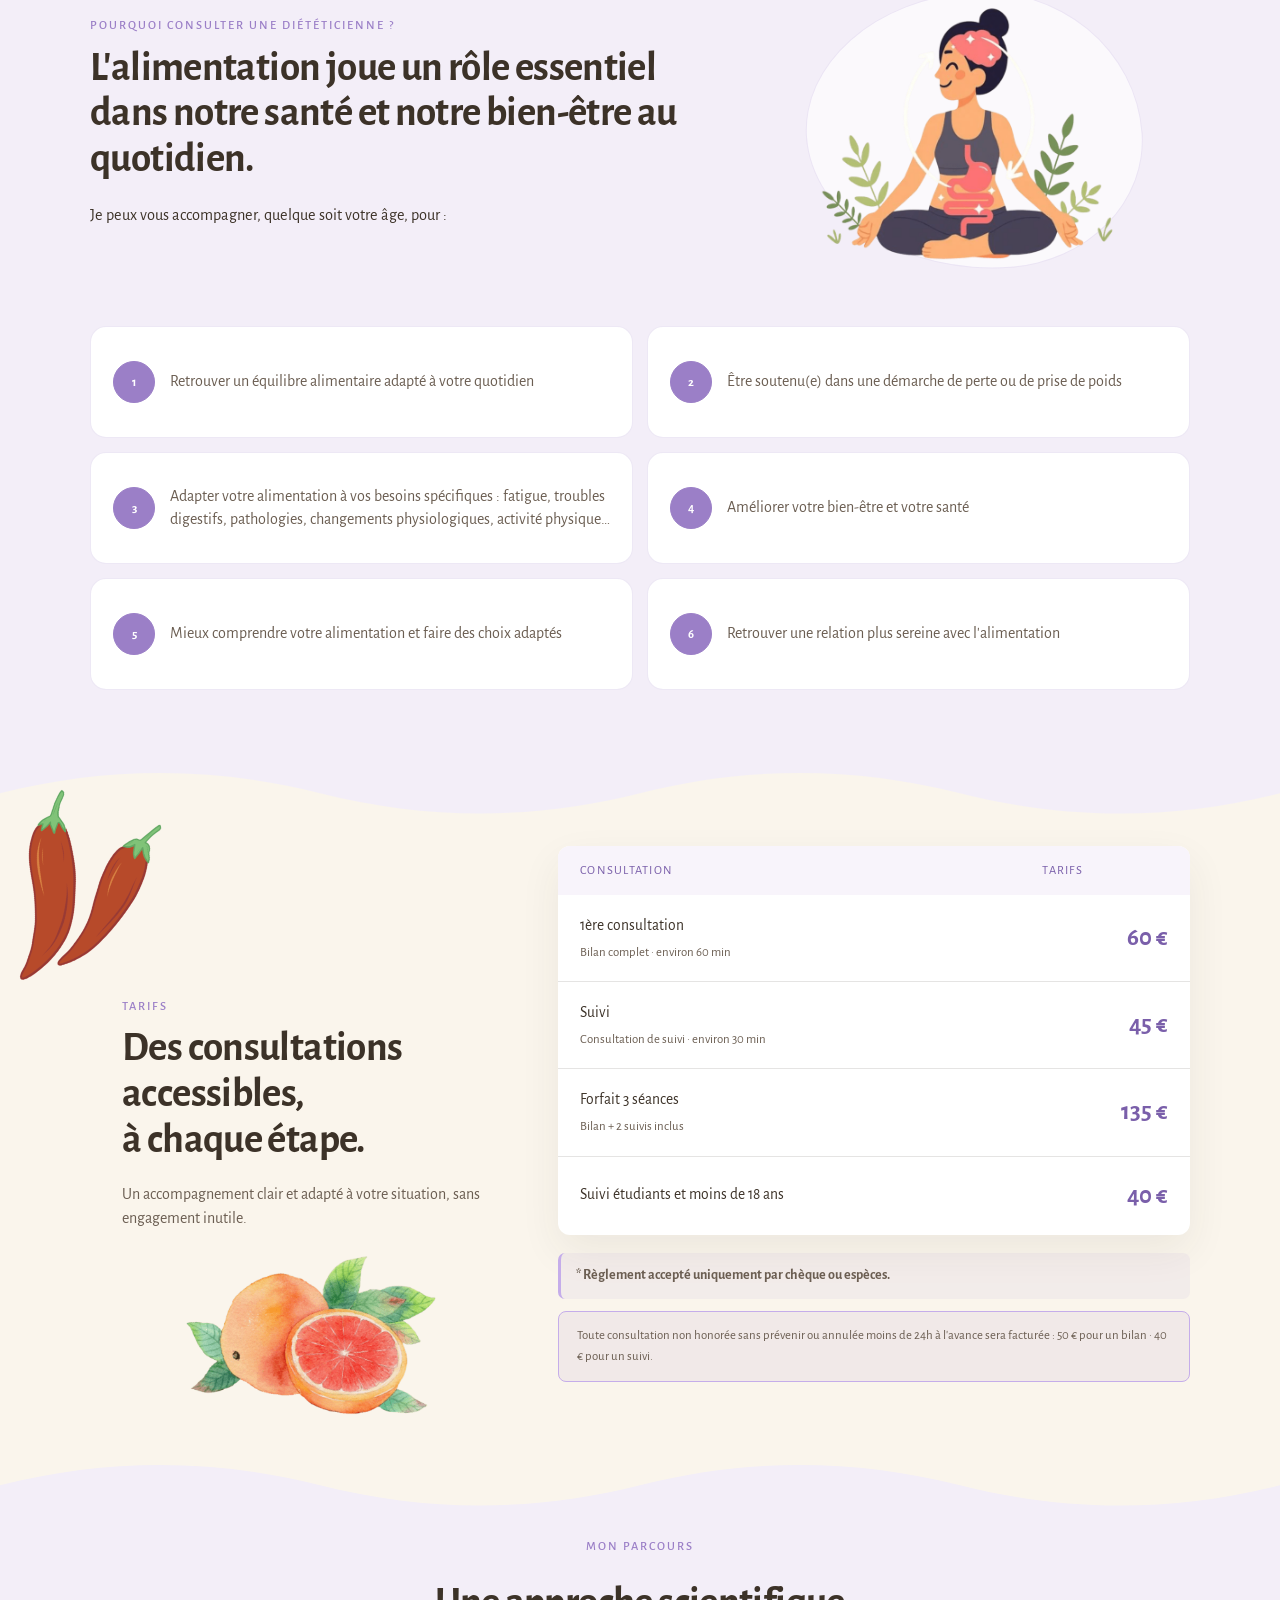
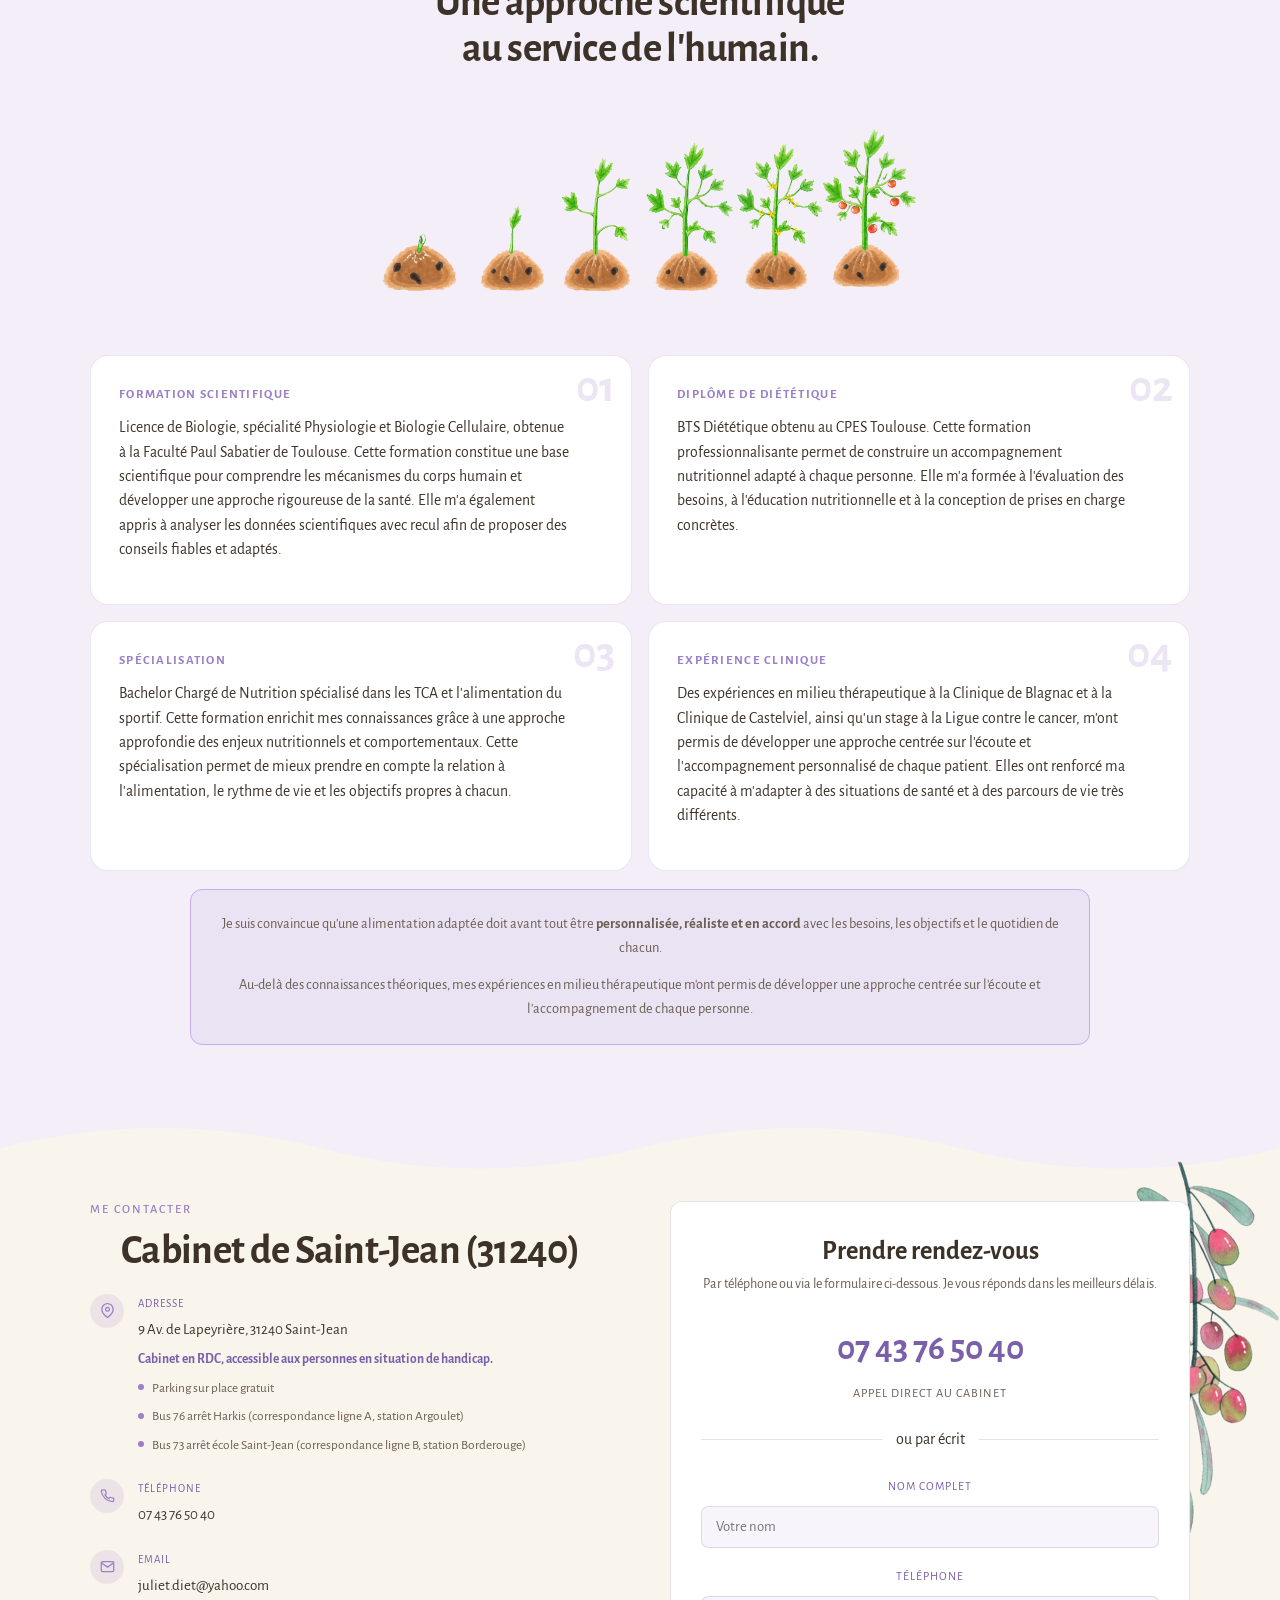
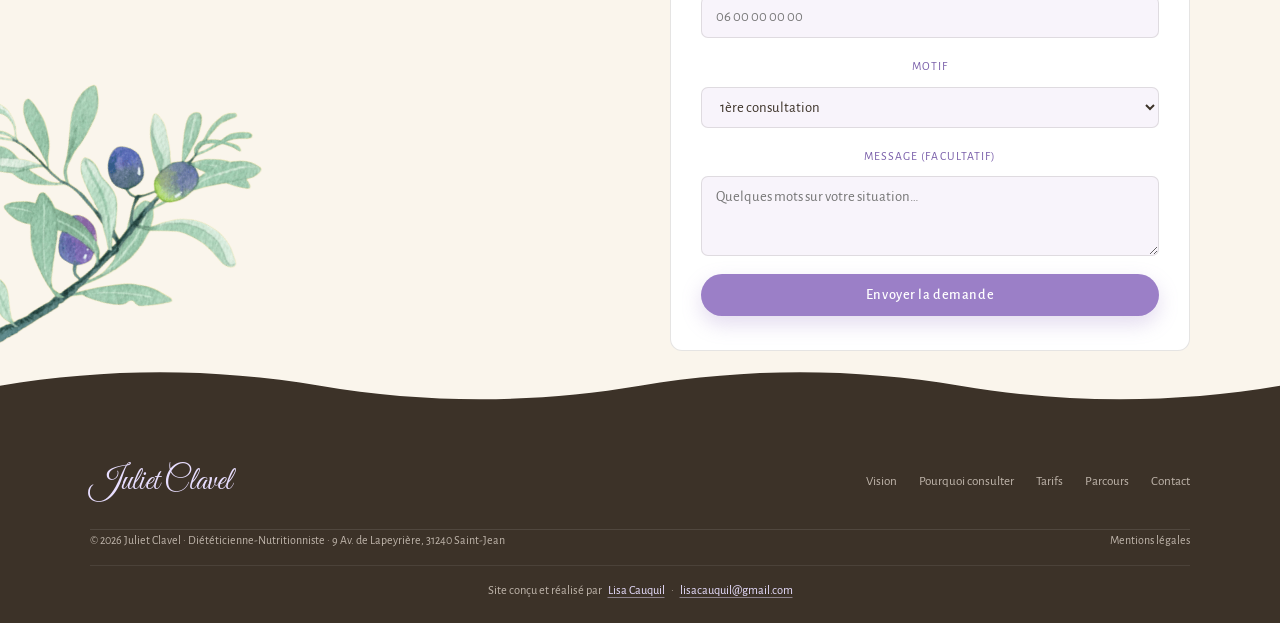
==== commit 2ab58aa9: "fix: update pricing and contact details" ====
--- a/index.html
+++ b/index.html
@@ -178,7 +178,7 @@
             <thead>
               <tr>
                 <th>Consultation</th>
-                <th>Tarif</th>
+                <th>Tarifs</th>
               </tr>
             </thead>
             <tbody>
@@ -212,7 +212,7 @@
             </tbody>
           </table>
           <p class="t-note">* Règlement accepté uniquement par chèque ou espèces.</p>
-          <div class="t-warn">Toute consultation non honorée ou annulée moins de 24 h à l'avance sera facturée : 50 € pour un bilan · 40 € pour un suivi.</div>
+          <div class="t-warn">Toute consultation non honorée sans prévenir ou annulée moins de 24h à l'avance sera facturée : 50 € pour un bilan · 40 € pour un suivi.</div>
         </div>
       </div>
     </section>
@@ -285,7 +285,7 @@
               <span class="c-val">9 Av. de Lapeyrière, 31240 Saint-Jean</span>
               <p class="accessibility-note">Cabinet en RDC, accessible aux personnes en situation de handicap.</p>
               <ul class="access-list">
-                <li>Parking sur place</li>
+                <li>Parking sur place gratuit</li>
                 <li>Bus 76 arrêt Harkis (correspondance ligne A, station Argoulet)</li>
                 <li>Bus 73 arrêt école Saint-Jean (correspondance ligne B, station Borderouge)</li>
               </ul>
@@ -331,7 +331,7 @@
             </div>
             <div class="field">
               <label for="tel2">Téléphone</label>
-              <input type="tel" id="tel2" name="tel" placeholder="07 43 76 50 40">
+              <input type="tel" id="tel2" name="tel" placeholder="06 00 00 00 00" pattern="[0-9]{10}" required>
             </div>
             <div class="field">
               <label for="motif">Motif</label>
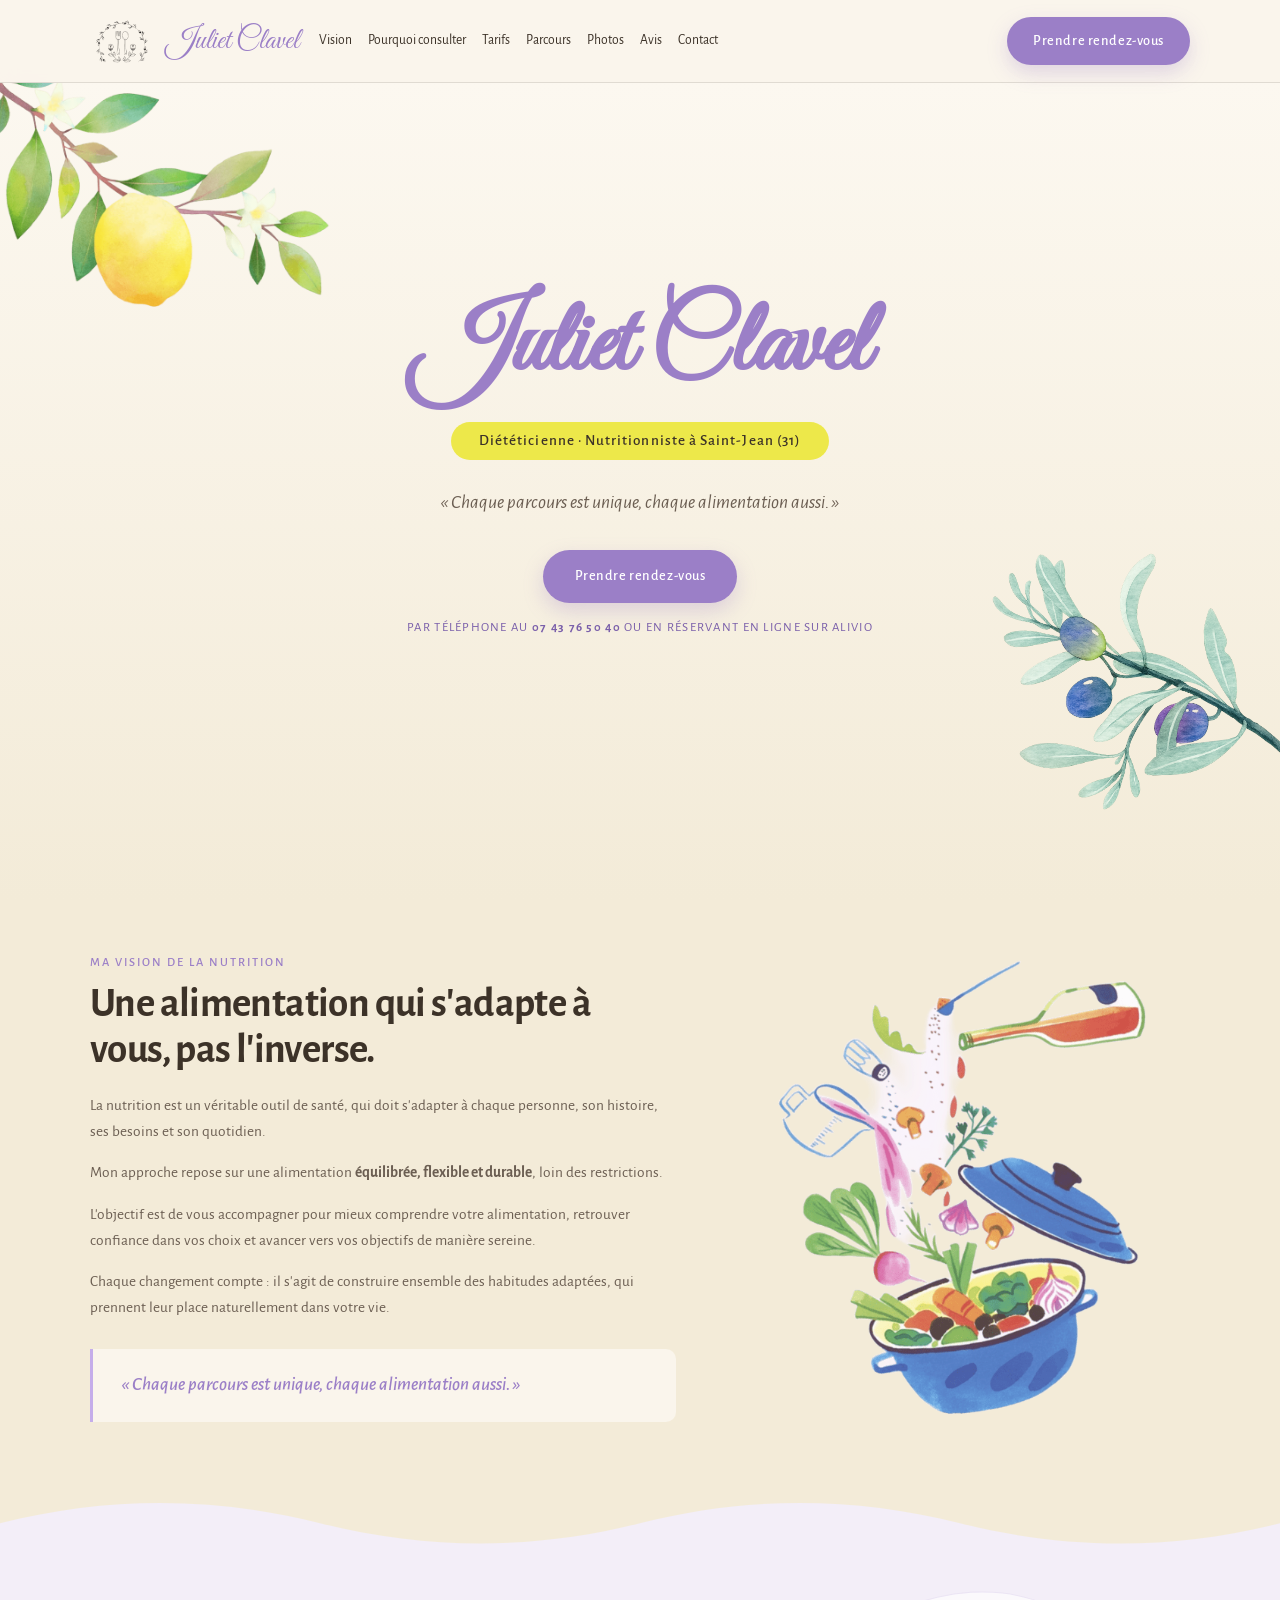
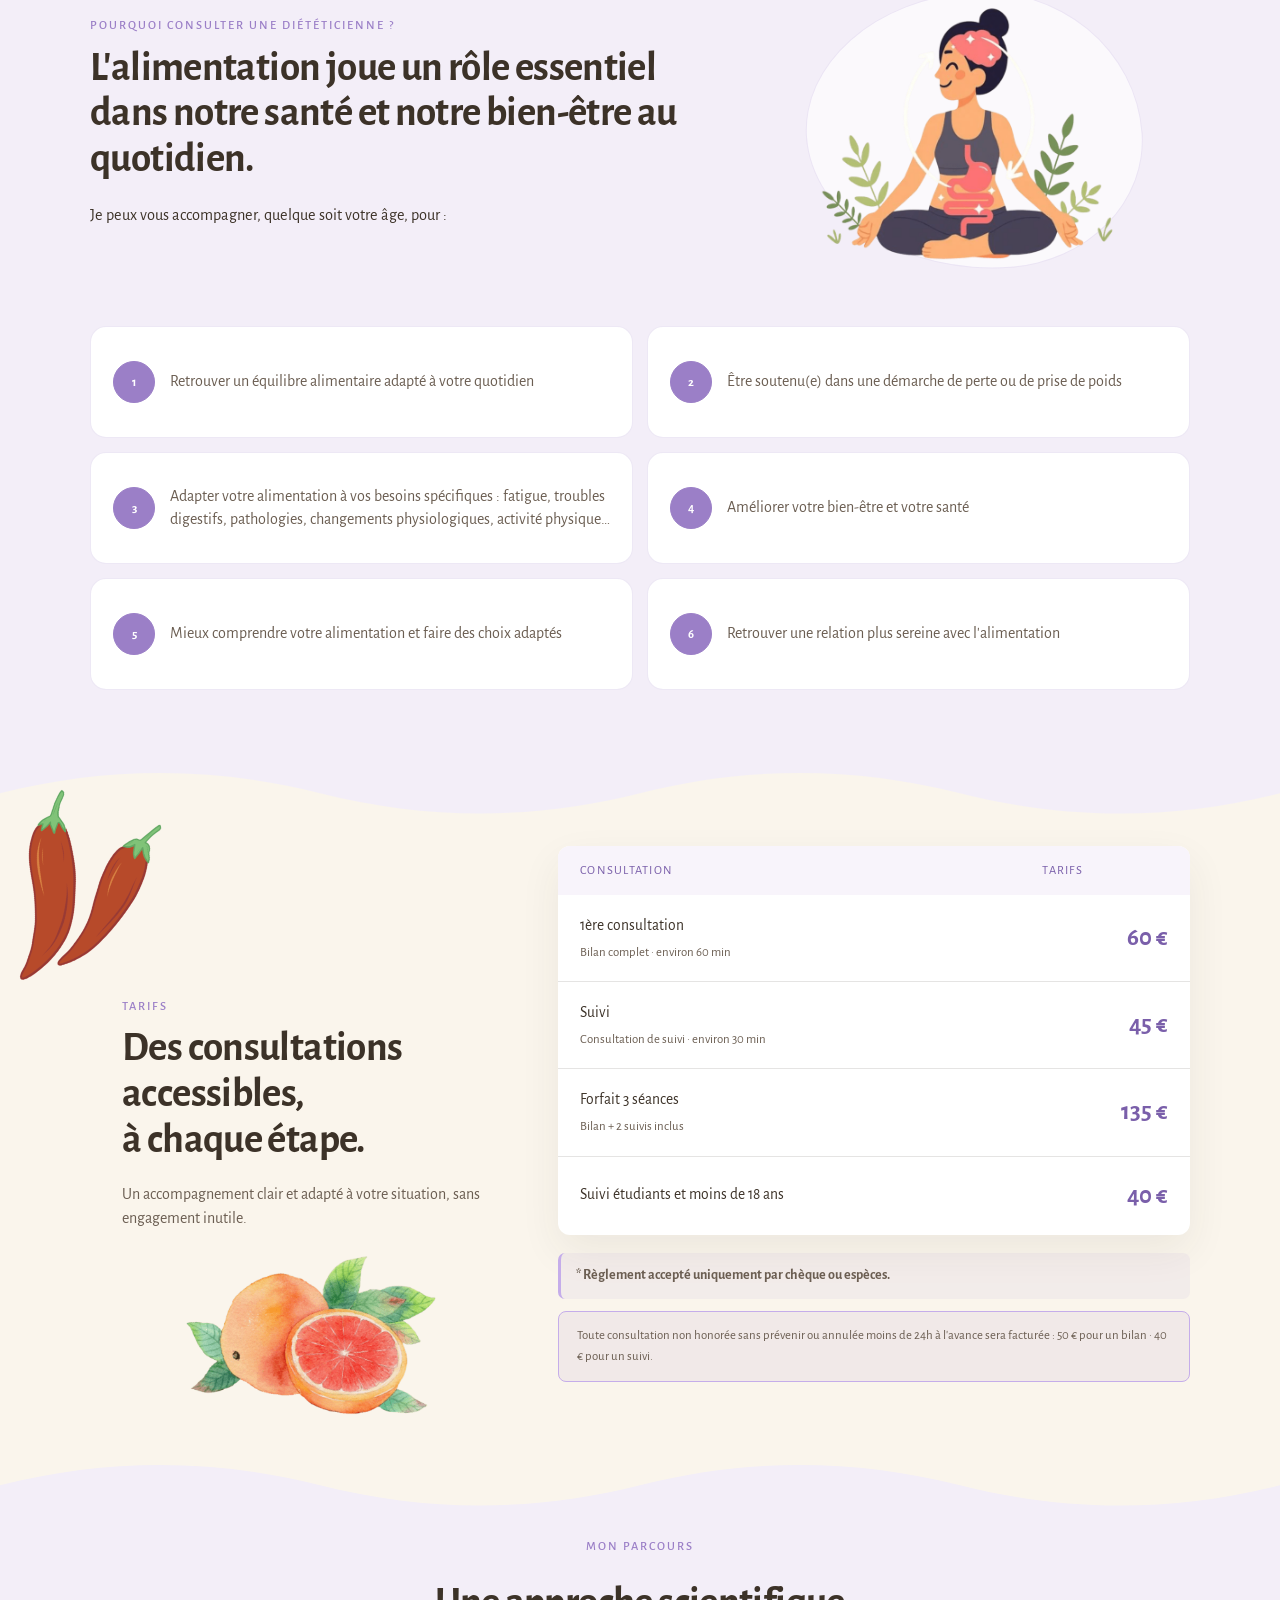
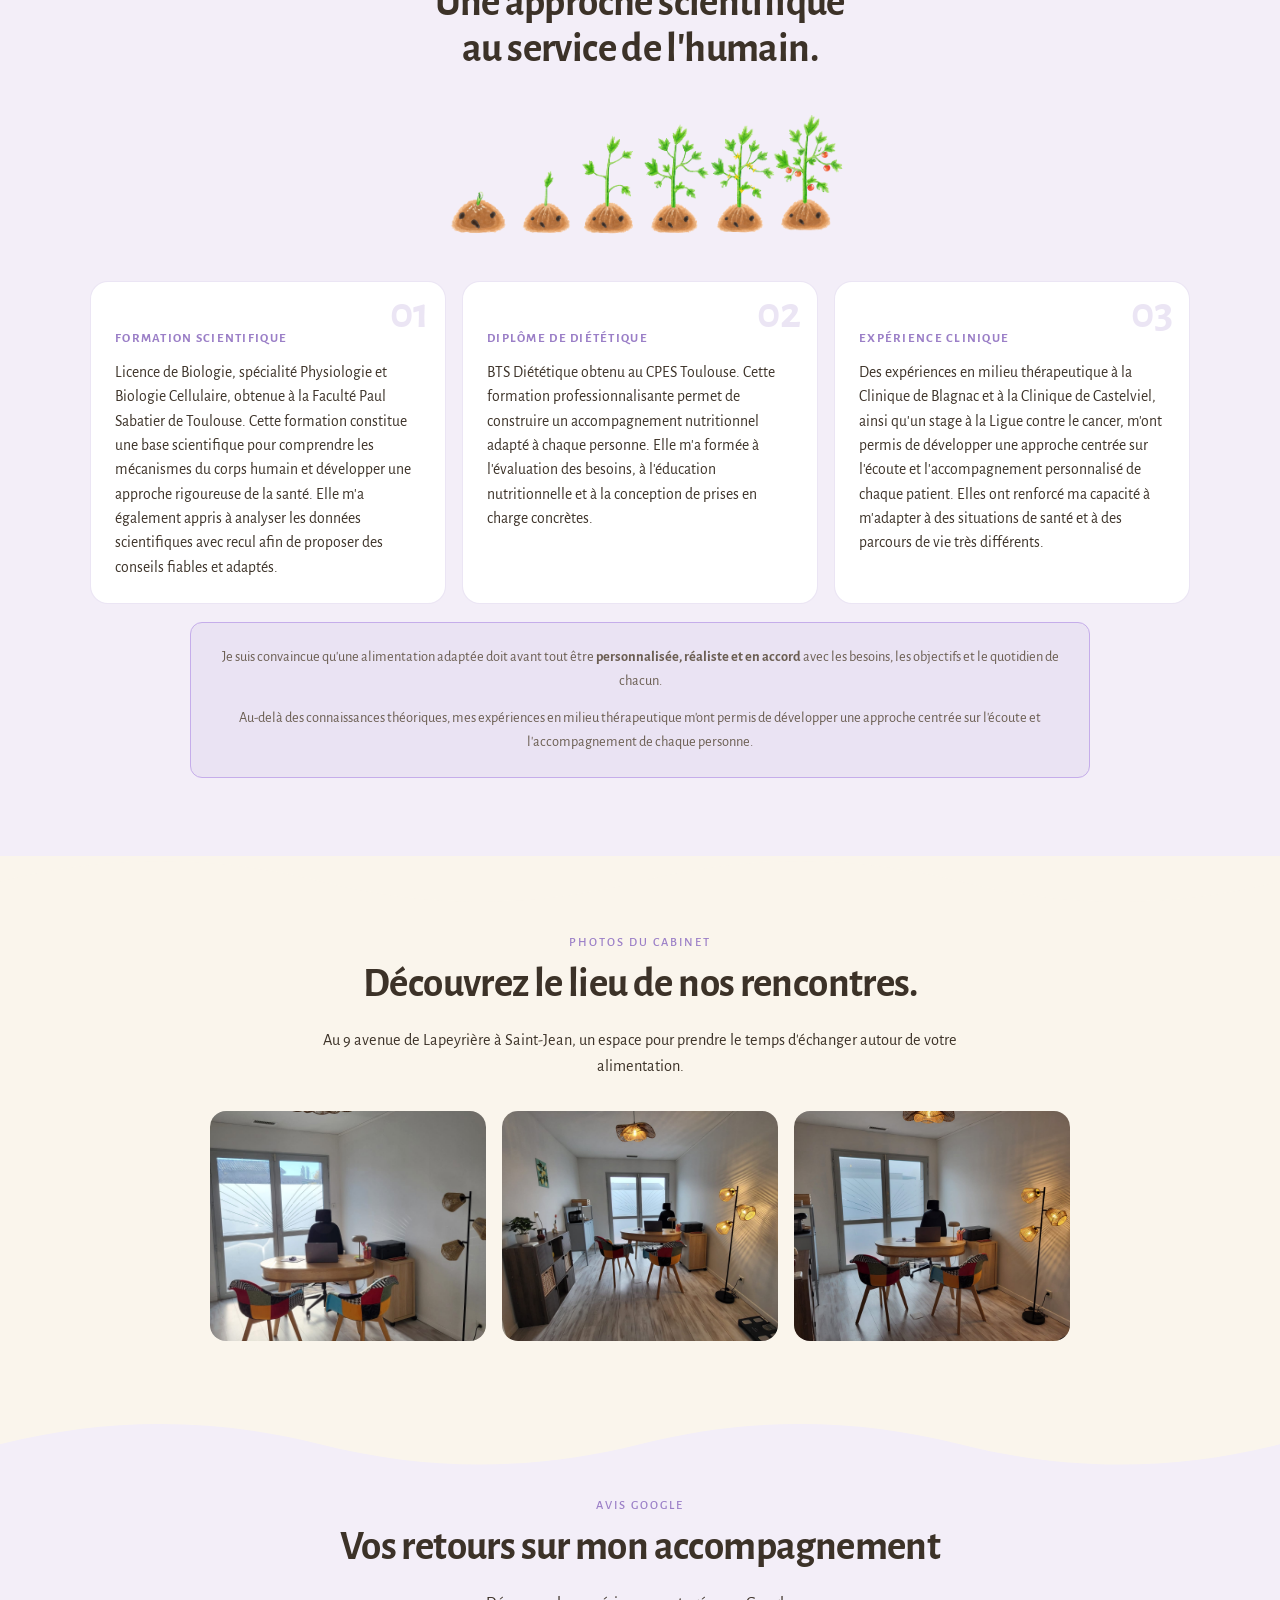
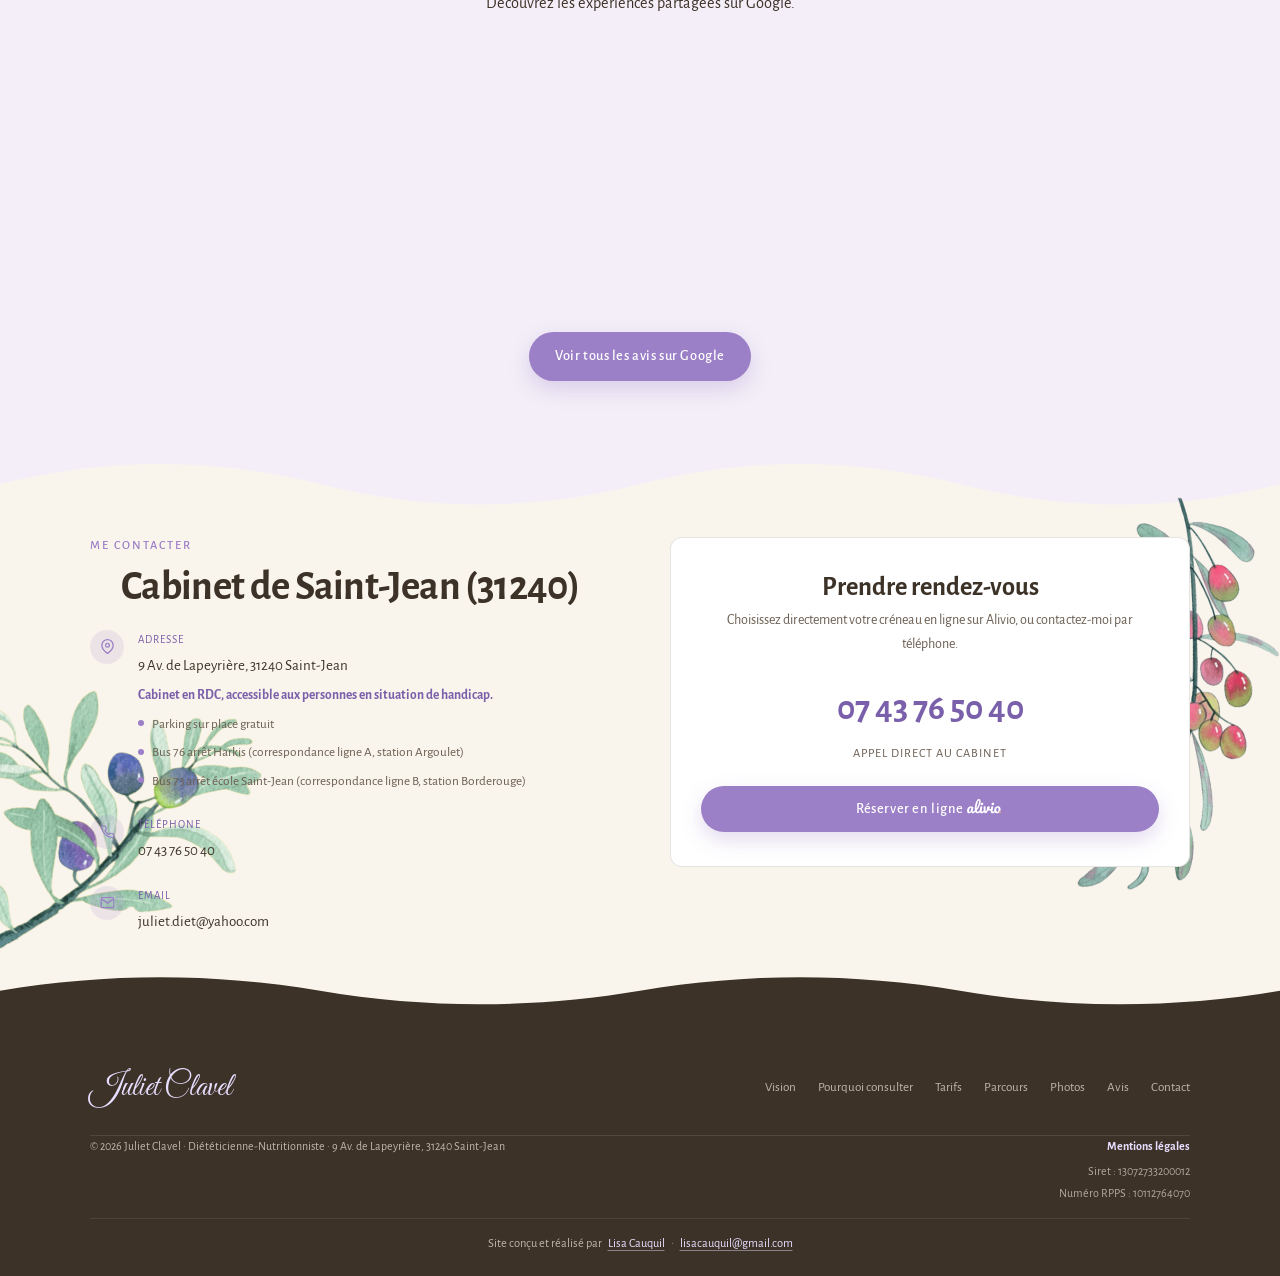
==== commit 7c161f48: "Update cabinet photos, booking and Google reviews widget" ====
--- a/index.html
+++ b/index.html
@@ -6,11 +6,13 @@
   <meta name="description" content="Juliet Clavel, diététicienne-nutritionniste à Saint-Jean (31). Accompagnement personnalisé pour retrouver un équilibre alimentaire et des habitudes durables.">
   <meta name="keywords" content="Juliet Clavel, diététicienne nutritionniste Saint-Jean, nutrition Saint-Jean, accompagnement nutrition, équilibre alimentaire, diététique 31">
   <meta name="robots" content="index,follow">
+  <meta name="google-site-verification" content="CLXEKkCc24jt8-IGfr0B_zhq2s7A550fcj3cxiN6eRA">
   <meta property="og:title" content="Juliet Clavel | Diététicienne-Nutritionniste à Saint-Jean (31)">
   <meta property="og:description" content="Accompagnement nutritionnel personnalisé à Saint-Jean pour retrouver équilibre, confiance et habitudes durables.">
   <meta property="og:type" content="website">
   <meta property="og:locale" content="fr_FR">
-  <link rel="canonical" href="/">
+  <meta property="og:url" content="https://juliet-clavel-dieteticienne.netlify.app/">
+  <link rel="canonical" href="https://juliet-clavel-dieteticienne.netlify.app/">
   <link rel="icon" href="images/logo.png" type="image/png">
   <title>Juliet Clavel | Diététicienne-Nutritionniste · Saint-Jean (31)</title>
   <link rel="preconnect" href="https://fonts.googleapis.com">
@@ -22,8 +24,22 @@
     "@context": "https://schema.org",
     "@type": "LocalBusiness",
     "name": "Juliet Clavel, Diététicienne Nutritionniste",
+    "url": "https://juliet-clavel-dieteticienne.netlify.app/",
+    "image": "https://juliet-clavel-dieteticienne.netlify.app/images/logo.png",
     "description": "Cabinet de diététique et nutrition à Saint-Jean (31). Accompagnement personnalisé pour retrouver un équilibre alimentaire et des habitudes durables.",
     "telephone": "07 43 76 50 40",
+    "identifier": [
+      {
+        "@type": "PropertyValue",
+        "propertyID": "SIRET",
+        "value": "13072733200012"
+      },
+      {
+        "@type": "PropertyValue",
+        "propertyID": "RPPS",
+        "value": "10112764070"
+      }
+    ],
     "address": {
       "@type": "PostalAddress",
       "streetAddress": "9 Avenue de Lapeyrière",
@@ -51,6 +67,8 @@
         <li><a href="#pourquoi">Pourquoi consulter</a></li>
         <li><a href="#tarifs">Tarifs</a></li>
         <li><a href="#parcours">Parcours</a></li>
+        <li><a href="#photos">Photos</a></li>
+        <li><a href="#avis">Avis</a></li>
         <li><a href="#contact">Contact</a></li>
       </ul>
 
@@ -74,7 +92,7 @@
         <div class="hero-sub">Diététicienne · Nutritionniste à Saint-Jean (31)</div>
         <p class="hero-tagline">« Chaque parcours est unique, chaque alimentation aussi. »</p>
         <a href="#contact" class="btn btn-primary btn-large">Prendre rendez-vous</a>
-        <p class="hero-tel">Par téléphone au <a href="tel:07 43 76 50 40">07 43 76 50 40</a> ou via le formulaire</p>
+        <p class="hero-tel">Par téléphone au <a href="tel:0743765040">07 43 76 50 40</a> ou en réservant en ligne sur Alivio</p>
       </div>
 
     </section>
@@ -242,13 +260,6 @@
               <article class="tl-item">
                 <div class="tl-dot"></div>
                 <div>
-                  <span class="tl-lbl">Spécialisation</span>
-                  <p class="tl-txt">Bachelor Chargé de Nutrition spécialisé dans les TCA et l'alimentation du sportif. Cette formation enrichit mes connaissances grâce à une approche approfondie des enjeux nutritionnels et comportementaux.<span class="desktop-detail"> Cette spécialisation permet de mieux prendre en compte la relation à l'alimentation, le rythme de vie et les objectifs propres à chacun.</span></p>
-                </div>
-              </article>
-              <article class="tl-item">
-                <div class="tl-dot"></div>
-                <div>
                   <span class="tl-lbl">Expérience clinique</span>
                   <p class="tl-txt">Des expériences en milieu thérapeutique à la Clinique de Blagnac et à la Clinique de Castelviel, ainsi qu'un stage à la Ligue contre le cancer, m'ont permis de développer une approche centrée sur l'écoute et l'accompagnement personnalisé de chaque patient.<span class="desktop-detail"> Elles ont renforcé ma capacité à m'adapter à des situations de santé et à des parcours de vie très différents.</span></p>
                 </div>
@@ -265,6 +276,50 @@
             </div>
           </div>
         </div>
+      </div>
+    </section>
+
+    <section id="photos" class="section cabinet-photos" aria-labelledby="photos-title">
+      <div class="wrap">
+        <div class="section-intro reveal">
+          <span class="section-label">Photos du cabinet</span>
+          <h2 id="photos-title">Découvrez le lieu de nos rencontres.</h2>
+          <p>Au 9 avenue de Lapeyrière à Saint-Jean, un espace pour prendre le temps d'échanger autour de votre alimentation.</p>
+        </div>
+        <div class="cabinet-gallery" id="cabinet-gallery" role="region" aria-label="Photos du cabinet">
+          <figure>
+            <a href="images/cabinet/bureau-portrait.jpg" target="_blank" rel="noopener noreferrer" aria-label="Voir la photo du bureau en grand (nouvel onglet)">
+              <img src="images/cabinet/bureau-portrait.jpg" alt="Bureau en bois et fauteuils colorés face à la fenêtre du cabinet" width="1200" height="1600" loading="lazy" decoding="async">
+            </a>
+
+          </figure>
+          <figure>
+            <a href="images/cabinet/vue-ensemble.jpg" target="_blank" rel="noopener noreferrer" aria-label="Voir la vue d'ensemble du cabinet en grand (nouvel onglet)">
+              <img src="images/cabinet/vue-ensemble.jpg" alt="Vue d'ensemble du cabinet avec le bureau, les rangements et les luminaires en rotin" width="1600" height="1200" loading="lazy" decoding="async">
+            </a>
+
+          </figure>
+          <figure>
+            <a href="images/cabinet/espace-consultation.jpg" target="_blank" rel="noopener noreferrer" aria-label="Voir l'espace de consultation en grand (nouvel onglet)">
+              <img src="images/cabinet/espace-consultation.jpg" alt="Deux fauteuils devant le bureau de consultation, éclairés par des lampes en rotin" width="1600" height="1200" loading="lazy" decoding="async">
+            </a>
+
+          </figure>
+        </div>
+      </div>
+    </section>
+
+    <section id="avis" class="section google-reviews" aria-labelledby="avis-title">
+      <div class="wrap">
+        <div class="section-intro reveal">
+          <span class="section-label">Avis Google</span>
+          <h2 id="avis-title">Vos retours sur mon accompagnement</h2>
+          <p>Découvrez les expériences partagées sur Google.</p>
+        </div>
+        <div class="google-reviews-widget" aria-label="Avis Google du cabinet">
+          <div class="elfsight-app-6044754d-ee5a-40f8-83db-2103dce02ca4" data-elfsight-app-lazy></div>
+        </div>
+        <a class="btn btn-primary" id="google-reviews-link" href="https://maps.app.goo.gl/R6dttnzXchQxLoMv5" target="_blank" rel="noopener noreferrer">Voir tous les avis sur Google</a>
       </div>
     </section>
 
@@ -311,45 +366,15 @@
               <span class="c-val"><a href="mailto:juliet.diet@yahoo.com">juliet.diet@yahoo.com</a></span>
             </div>
           </div>
+
         </div>
 
         <aside class="rdv-box reveal">
           <h3>Prendre rendez-vous</h3>
-          <p>Par téléphone ou via le formulaire ci-dessous. Je vous réponds dans les meilleurs délais.</p>
+          <p>Choisissez directement votre créneau en ligne sur Alivio, ou contactez-moi par téléphone.</p>
           <a href="tel:0743765040" class="big-tel">07 43 76 50 40</a>
           <span class="tel-note">Appel direct au cabinet</span>
-          <div class="or-divider"><span></span><span class="pill">ou par écrit</span><span></span></div>
-
-          <form id="contact-form" action="https://formsubmit.co/juliet.diet@yahoo.com" method="POST">
-            <input type="hidden" name="_subject" value="Nouvelle demande de rendez-vous | Site Juliet Clavel">
-            <input type="hidden" name="_template" value="table">
-            <input type="hidden" name="_captcha" value="false">
-            <input type="text" name="_honey" class="form-honey" tabindex="-1" autocomplete="off" aria-hidden="true">
-            <div class="field">
-              <label for="nom">Nom complet</label>
-              <input type="text" id="nom" name="nom" required placeholder="Votre nom">
-            </div>
-            <div class="field">
-              <label for="tel2">Téléphone</label>
-              <input type="tel" id="tel2" name="tel" placeholder="06 00 00 00 00" pattern="[0-9]{10}" required>
-            </div>
-            <div class="field">
-              <label for="motif">Motif</label>
-              <select id="motif" name="motif">
-                <option>1ère consultation</option>
-                <option>Suivi</option>
-                <option>Suivi étudiants / -18 ans</option>
-                <option>Renseignement</option>
-              </select>
-            </div>
-            <div class="field">
-              <label for="msg">Message (facultatif)</label>
-              <textarea id="msg" name="message" placeholder="Quelques mots sur votre situation…"></textarea>
-            </div>
-            <button type="submit" class="btn btn-primary btn-full">Envoyer la demande</button>
-            <p class="form-ok" id="form-ok">Votre message a bien été reçu. Je vous réponds rapidement.</p>
-            <p class="form-error" id="form-error">L'envoi n'a pas fonctionné. Vous pouvez réessayer ou appeler directement le cabinet.</p>
-          </form>
+          <a href="https://diet.alivio.fr/dieteticien/juliet-clavel" class="btn btn-primary btn-full booking-link" target="_blank" rel="noopener noreferrer"><span>Réserver en ligne</span><img class="booking-logo" src="images/alivio-logo.svg" alt="Alivio" width="46" height="25"></a>
         </aside>
       </div>
     </section>
@@ -363,12 +388,20 @@
         <a href="#pourquoi">Pourquoi consulter</a>
         <a href="#tarifs">Tarifs</a>
         <a href="#parcours">Parcours</a>
+        <a href="#photos">Photos</a>
+        <a href="#avis">Avis</a>
         <a href="#contact">Contact</a>
       </div>
     </div>
     <div class="wrap footer-bottom">
       <span>© 2026 Juliet Clavel · Diététicienne-Nutritionniste · 9 Av. de Lapeyrière, 31240 Saint-Jean</span>
-      <a href="#mentions">Mentions légales</a>
+      <div class="footer-legal" id="mentions">
+        <span class="footer-legal-title">Mentions légales</span>
+        <div class="footer-identifiers">
+          <span>Siret : 13072733200012</span>
+          <span>Numéro RPPS : 10112764070</span>
+        </div>
+      </div>
     </div>
     <div class="wrap footer-credit">
       <span>Site conçu et réalisé par</span>
@@ -378,6 +411,7 @@
     </div>
   </footer>
 
+  <script src="https://elfsightcdn.com/platform.js" async></script>
   <script src="js/main.js" defer></script>
 </body>
 </html>
--- a/css/styles.css
+++ b/css/styles.css
@@ -397,6 +397,7 @@
 .parcours { --wave-from: var(--cream); }
 .contact { --wave-from: var(--lavender-page); }
 footer { --wave-from: var(--cream); }
+footer::before { top: -1px; }
 
 html.has-js .reveal {
   opacity: 0;
@@ -1011,99 +1012,18 @@
   color: var(--ink-s);
 }
 
-.or-divider {
-  display: flex;
-  align-items: center;
-  gap: 14px;
-  margin: 22px 0;
-}
-
-.or-divider span:first-child,
-.or-divider span:last-child {
-  flex: 1;
-  height: 1px;
-  background: var(--line);
-}
-
-.form-ok {
-  display: none;
-  margin-top: 10px;
-  padding: 11px 14px;
-  background: rgba(107, 154, 94, 0.1);
-  border: 1px solid rgba(107, 154, 94, 0.3);
-  border-radius: 7px;
-  font-size: 0.85rem;
-  color: var(--green);
-}
-
-.form-error {
-  display: none;
-  margin-top: 10px;
-  padding: 11px 14px;
-  background: rgba(160, 76, 76, 0.08);
-  border: 1px solid rgba(160, 76, 76, 0.24);
-  border-radius: 7px;
-  font-size: 0.85rem;
-  color: #8A4545;
-}
-
-.form-honey {
-  position: absolute !important;
-  left: -9999px !important;
-  width: 1px !important;
-  height: 1px !important;
-  opacity: 0 !important;
-  pointer-events: none !important;
-}
-
-#contact-form button[type='submit']:disabled {
-  cursor: wait;
-  opacity: 0.72;
-  transform: none;
-}
-
-#contact-form {
-  display: grid;
-  gap: 18px;
-}
-
-.field {
-  display: flex;
-  flex-direction: column;
-  gap: 10px;
-}
-
-label {
-  font-size: 0.75rem;
-  letter-spacing: 0.09em;
-  text-transform: uppercase;
-  color: var(--mauve-d);
-}
-
-input,
-textarea,
-select {
-  width: 100%;
-  background: var(--surface-soft);
-  border: 1px solid var(--line);
-  border-radius: 7px;
-  padding: 11px 14px;
-  font-family: 'Alegreya Sans', sans-serif;
-  font-size: 0.92rem;
-  color: var(--ink);
-  transition: border-color 0.2s ease;
-}
-
-input:focus,
-textarea:focus,
-select:focus {
-  outline: none;
-  border-color: var(--mauve);
-}
-
-textarea {
-  min-height: 80px;
-  resize: vertical;
+.booking-link {
+  margin-top: 22px;
+  gap: 0;
+  line-height: 1;
+}
+
+.booking-logo {
+  width: 40px;
+  height: 22px;
+  object-fit: contain;
+  flex: 0 0 auto;
+  transform: translateY(-3px);
 }
 
 footer {
@@ -1463,20 +1383,6 @@
     gap: 10px;
   }
 
-  .field {
-    gap: 8px;
-  }
-
-  input,
-  textarea,
-  select {
-    padding: 12px 14px;
-  }
-
-  .or-divider {
-    gap: 10px;
-  }
-
   .big-tel {
     font-size: 1.8rem;
   }
@@ -1516,11 +1422,47 @@
 }
 
 .footer-bottom {
-  display: flex;
+  display: grid;
+  grid-template-columns: minmax(0, 1fr) auto;
+  align-items: start;
   justify-content: space-between;
-  flex-wrap: wrap;
-  gap: 8px;
+  gap: 16px 32px;
   font-size: 0.75rem;
+}
+
+.footer-legal {
+  display: grid;
+  justify-items: end;
+  gap: 4px;
+  text-align: right;
+}
+
+.footer-legal-title {
+  color: #E8DEFF;
+  font-weight: 700;
+}
+
+.footer-identifiers {
+  display: grid;
+  justify-items: end;
+  gap: 2px;
+  margin: 0;
+  color: inherit;
+  font-size: inherit;
+  opacity: 0.9;
+}
+
+@media (max-width: 640px) {
+  .footer-bottom {
+    grid-template-columns: 1fr;
+    gap: 12px;
+  }
+
+  .footer-legal,
+  .footer-identifiers {
+    justify-items: start;
+    text-align: left;
+  }
 }
 
 .footer-credit {
@@ -1547,6 +1489,51 @@
 .footer-credit a:hover {
   color: #fff;
   text-decoration-color: #fff;
+}
+
+@media (prefers-color-scheme: dark) {
+  :root {
+    color-scheme: dark;
+    --cream: #17191d;
+    --cream2: #202329;
+    --cream3: #2b2f36;
+    --lavender-page: #202027;
+    --surface: #25282e;
+    --surface-soft: #2d3138;
+    --mauve: #b99be3;
+    --mauve-l: #806b9c;
+    --mauve-d: #d0baf1;
+    --yellow: #d6cf5a;
+    --yellow-s: #48451f;
+    --ink: #f0edf4;
+    --ink-s: #c4c0ca;
+    --line: rgba(235, 230, 245, 0.16);
+    --green: #a7cf99;
+  }
+
+  .btn-primary {
+    color: #241d2d;
+  }
+
+  .booking-link,
+  .booking-link:hover {
+    background: #644a83;
+    color: #fff;
+  }
+
+  header,
+  header.is-scrolled {
+    background: rgba(23, 25, 29, 0.94);
+  }
+
+  .hero {
+    background: linear-gradient(180deg, var(--cream) 0%, var(--cream2) 100%);
+  }
+
+  footer {
+    background: #101216;
+    color: #d0ccd5;
+  }
 }
 
 @media (max-width: 1024px) {
@@ -2191,8 +2178,7 @@
     padding-bottom: 78px;
   }
 
-  .section::before,
-  footer::before {
+  .section::before {
     filter: drop-shadow(0 2px 0 rgba(155, 127, 199, 0.45));
   }
 
@@ -2511,3 +2497,42 @@
     transform: rotate(32deg) scale(1.05);
   }
 }
+
+/* Parcours sur trois étapes, galerie et témoignages. */
+[hidden] { display: none !important; }
+.cabinet-photos { background: var(--cream); }
+.google-reviews { background: var(--lavender-page); text-align: center; }
+.cabinet-photos .section-intro, .google-reviews .section-intro { max-width: 720px; margin: 0 auto 32px; text-align: center; }
+.content-pending { max-width: 720px; margin: 0 auto; padding: 30px; border: 1px dashed var(--mauve-l); border-radius: 18px; color: var(--ink-s); text-align: center; }
+.cabinet-gallery { display: grid; grid-template-columns: repeat(3, minmax(0, 1fr)); gap: 16px; max-width: 860px; margin: 0 auto; }
+.cabinet-gallery figure { position: relative; min-width: 0; height: 230px; margin: 0; overflow: hidden; border-radius: 16px; background: var(--cream2); }
+.cabinet-gallery a { display: block; height: 100%; }
+.cabinet-gallery:focus-visible, .cabinet-gallery a:focus-visible { outline: 3px solid var(--mauve); outline-offset: -4px; }
+.cabinet-gallery img { display: block; width: 100%; height: 100%; object-fit: cover; }
+
+.google-reviews-widget { min-height: 260px; max-width: 100%; margin: 0 auto; }
+#google-reviews-link { margin-top: 24px; }
+@media (min-width: 1100px) {
+  .parcours .timeline { grid-template-columns: repeat(3, minmax(0, 1fr)); }
+  .parcours .tl-item { min-height: 0; padding: 46px 24px 24px; }
+  .parcours-mobile-visual { width: min(440px, 50%); margin: 20px auto 26px; }
+  .nav-links { gap: 16px; font-size: .85rem; }
+}
+@media (min-width: 861px) and (max-width: 1099px) {
+  .parcours .tl-item:last-child { grid-column: 1 / -1; min-height: 0; }
+  .site-nav { gap: 12px; }
+  .nav-links { gap: 10px; font-size: .76rem; }
+  .nav-name { font-size: 1.5rem; }
+  header .btn-primary { padding: 10px 12px; font-size: .75rem; }
+}
+@media (max-width: 640px) {
+  .cabinet-gallery { gap: 8px; }
+  .cabinet-gallery figure { height: auto; aspect-ratio: 3 / 4; border-radius: 10px; }
+
+  .content-pending { padding: 24px 18px; }
+  .nav-toggle { display: flex; position: static; transform: none; flex: 0 0 36px; }
+  .nav-links, .nav-links.is-open { display: flex; }
+  .nav-links { top: calc(100% + 6px); max-height: calc(100dvh - 85px); overflow-y: auto; }
+  .nav-name { font-size: 1rem; }
+  header .btn-primary { padding: 8px; font-size: .65rem; }
+}
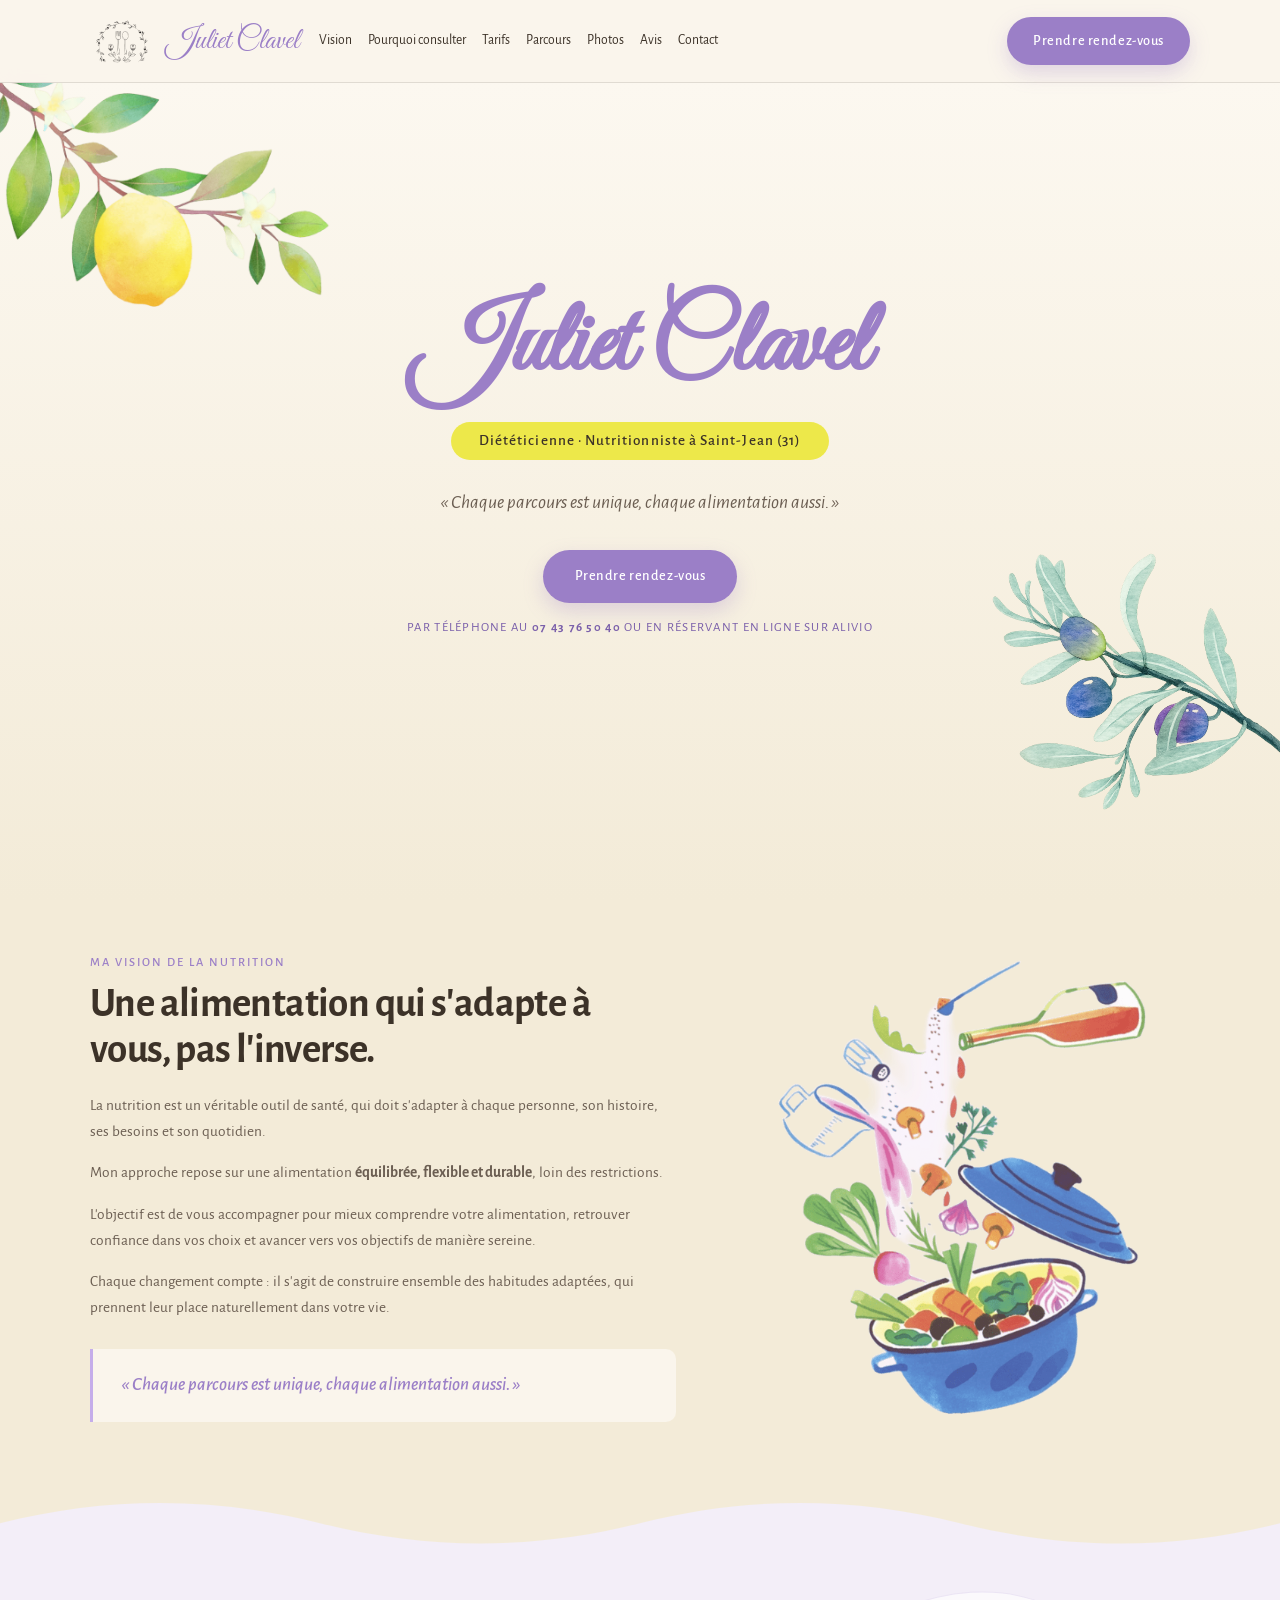
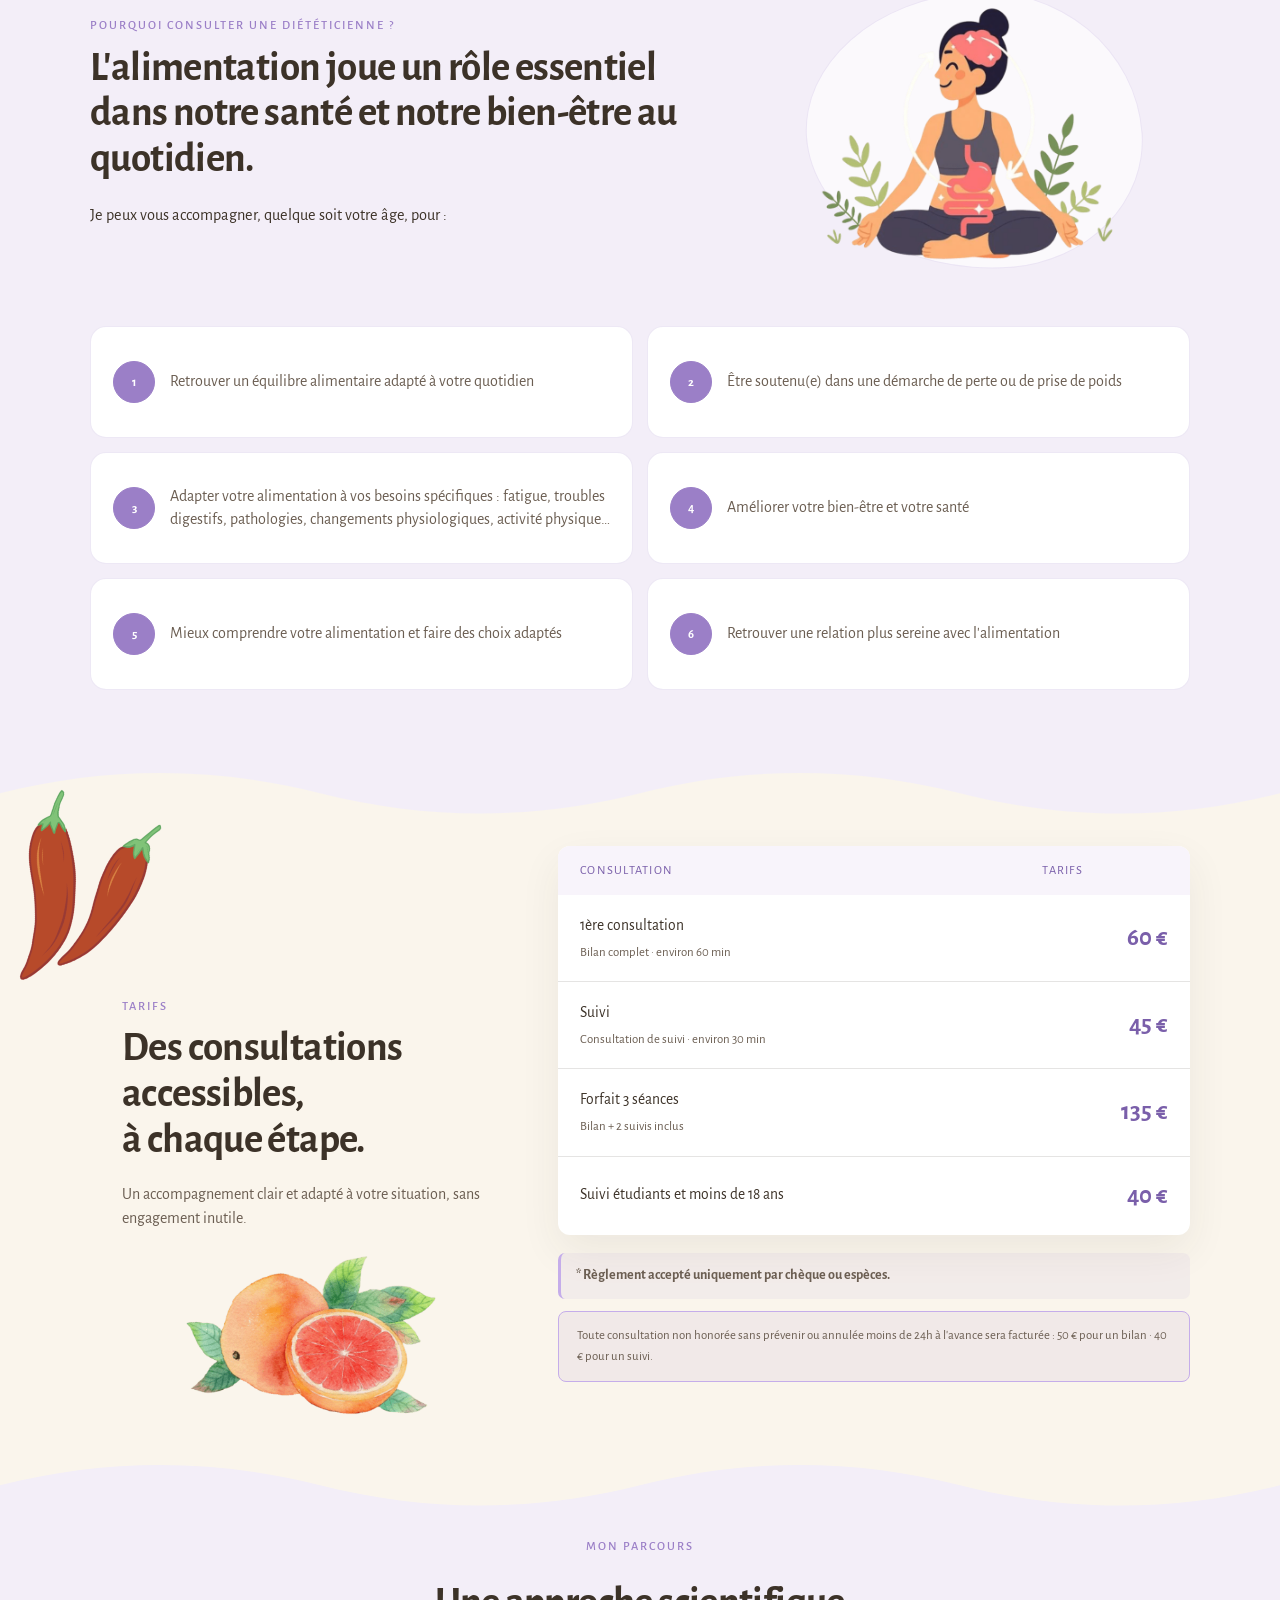
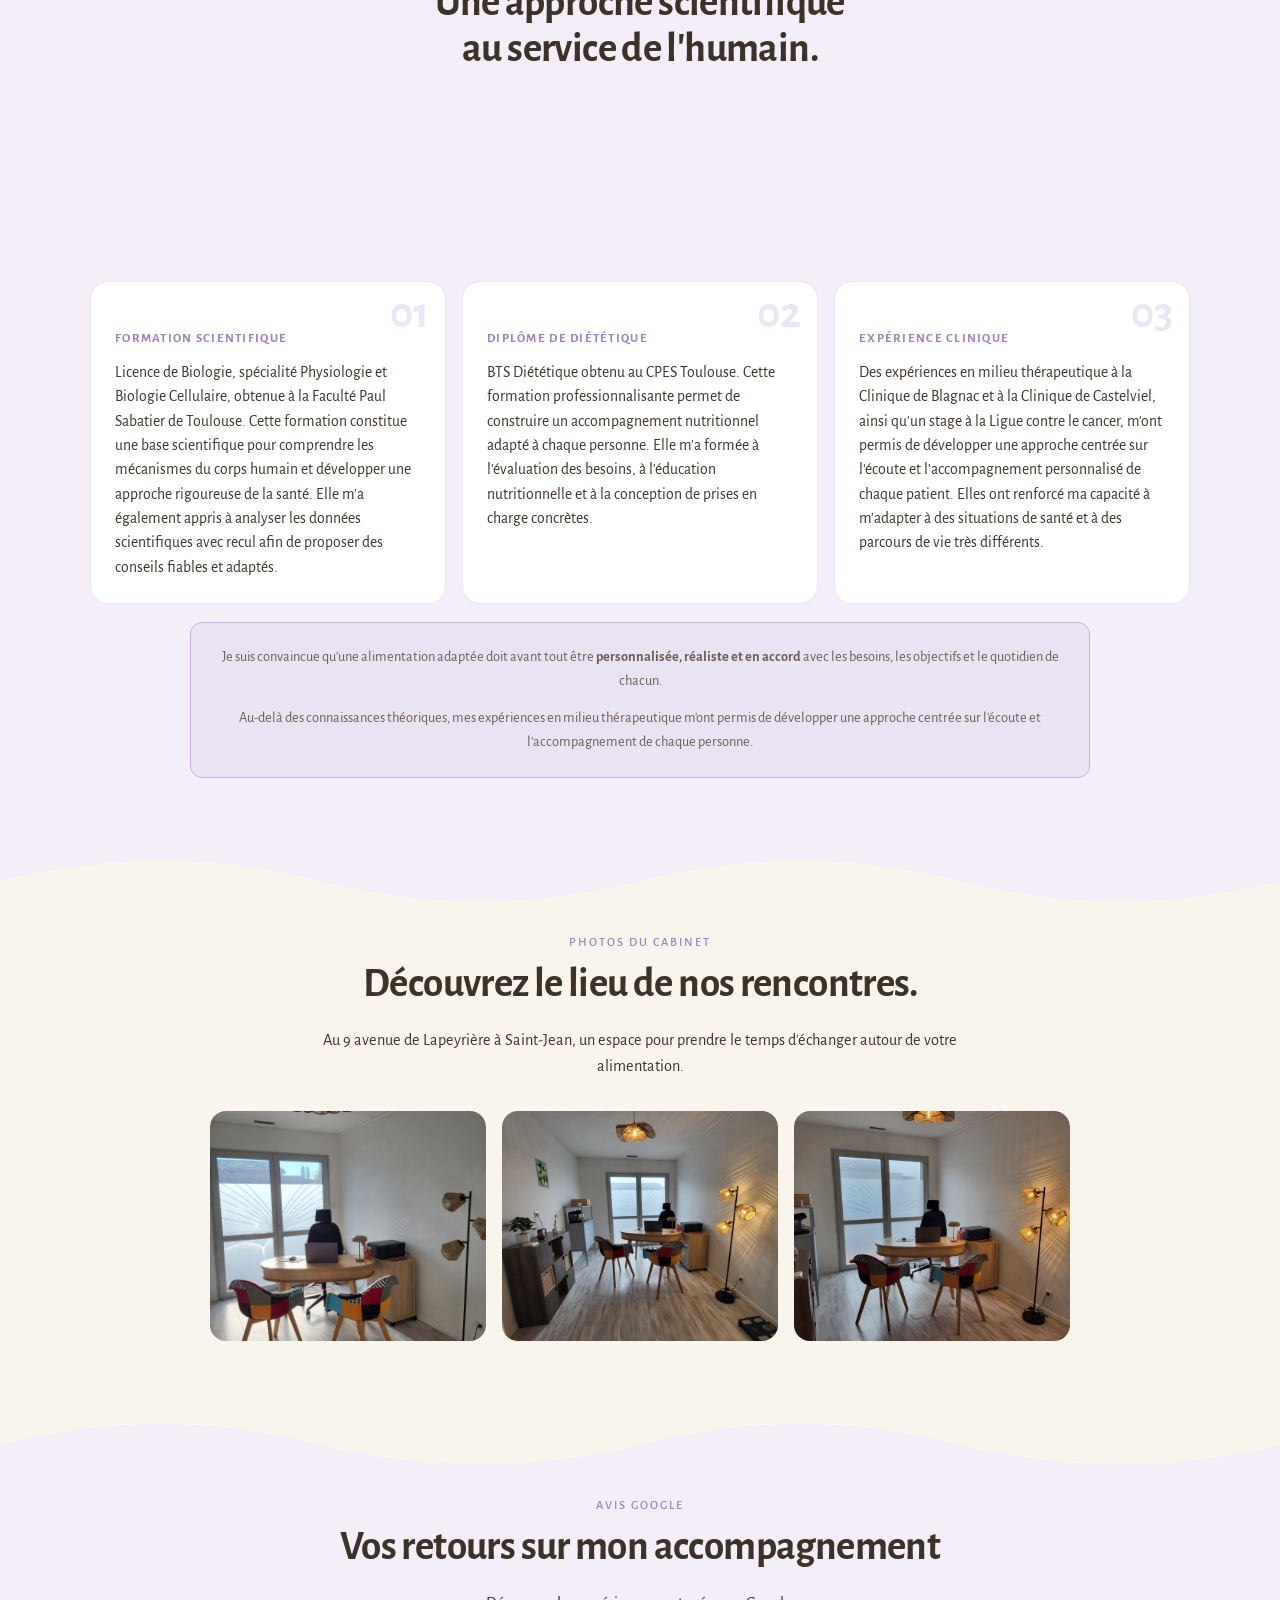
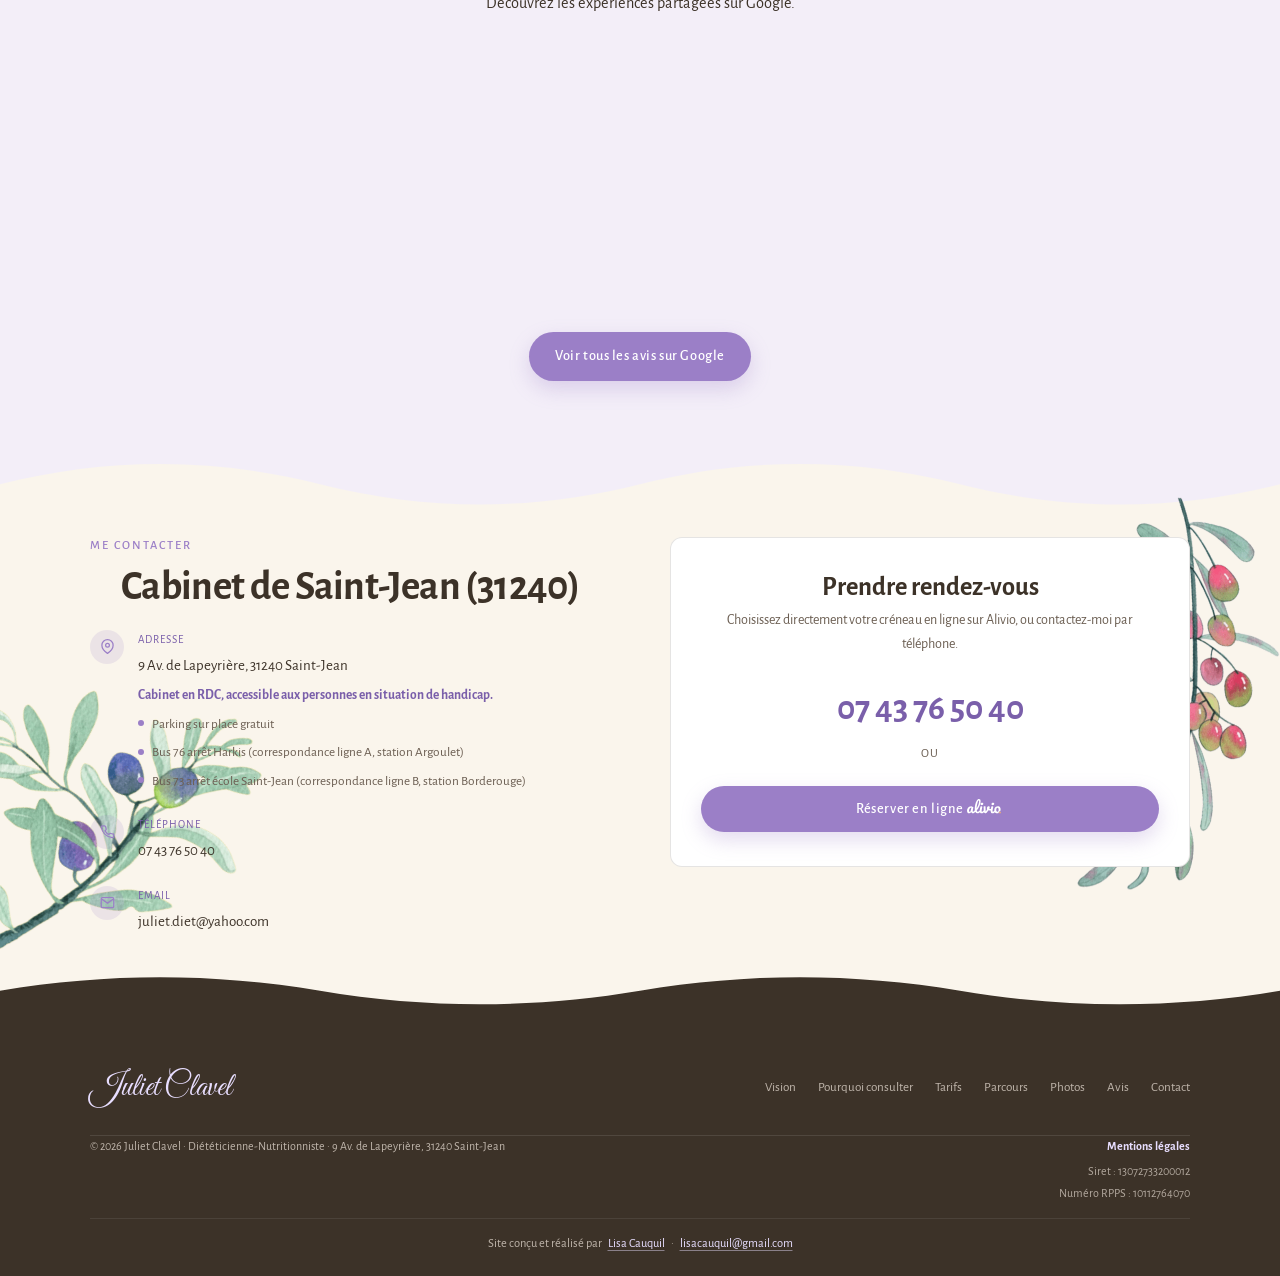
==== commit 143add7a: "Use ou between phone and online booking" ====
--- a/index.html
+++ b/index.html
@@ -373,7 +373,7 @@
           <h3>Prendre rendez-vous</h3>
           <p>Choisissez directement votre créneau en ligne sur Alivio, ou contactez-moi par téléphone.</p>
           <a href="tel:0743765040" class="big-tel">07 43 76 50 40</a>
-          <span class="tel-note">Appel direct au cabinet</span>
+          <span class="tel-note">ou</span>
           <a href="https://diet.alivio.fr/dieteticien/juliet-clavel" class="btn btn-primary btn-full booking-link" target="_blank" rel="noopener noreferrer"><span>Réserver en ligne</span><img class="booking-logo" src="images/alivio-logo.svg" alt="Alivio" width="46" height="25"></a>
         </aside>
       </div>
--- a/css/styles.css
+++ b/css/styles.css
@@ -2500,7 +2500,7 @@
 
 /* Parcours sur trois étapes, galerie et témoignages. */
 [hidden] { display: none !important; }
-.cabinet-photos { background: var(--cream); }
+.cabinet-photos { background: var(--cream); --wave-from: var(--lavender-page); }
 .google-reviews { background: var(--lavender-page); text-align: center; }
 .cabinet-photos .section-intro, .google-reviews .section-intro { max-width: 720px; margin: 0 auto 32px; text-align: center; }
 .content-pending { max-width: 720px; margin: 0 auto; padding: 30px; border: 1px dashed var(--mauve-l); border-radius: 18px; color: var(--ink-s); text-align: center; }
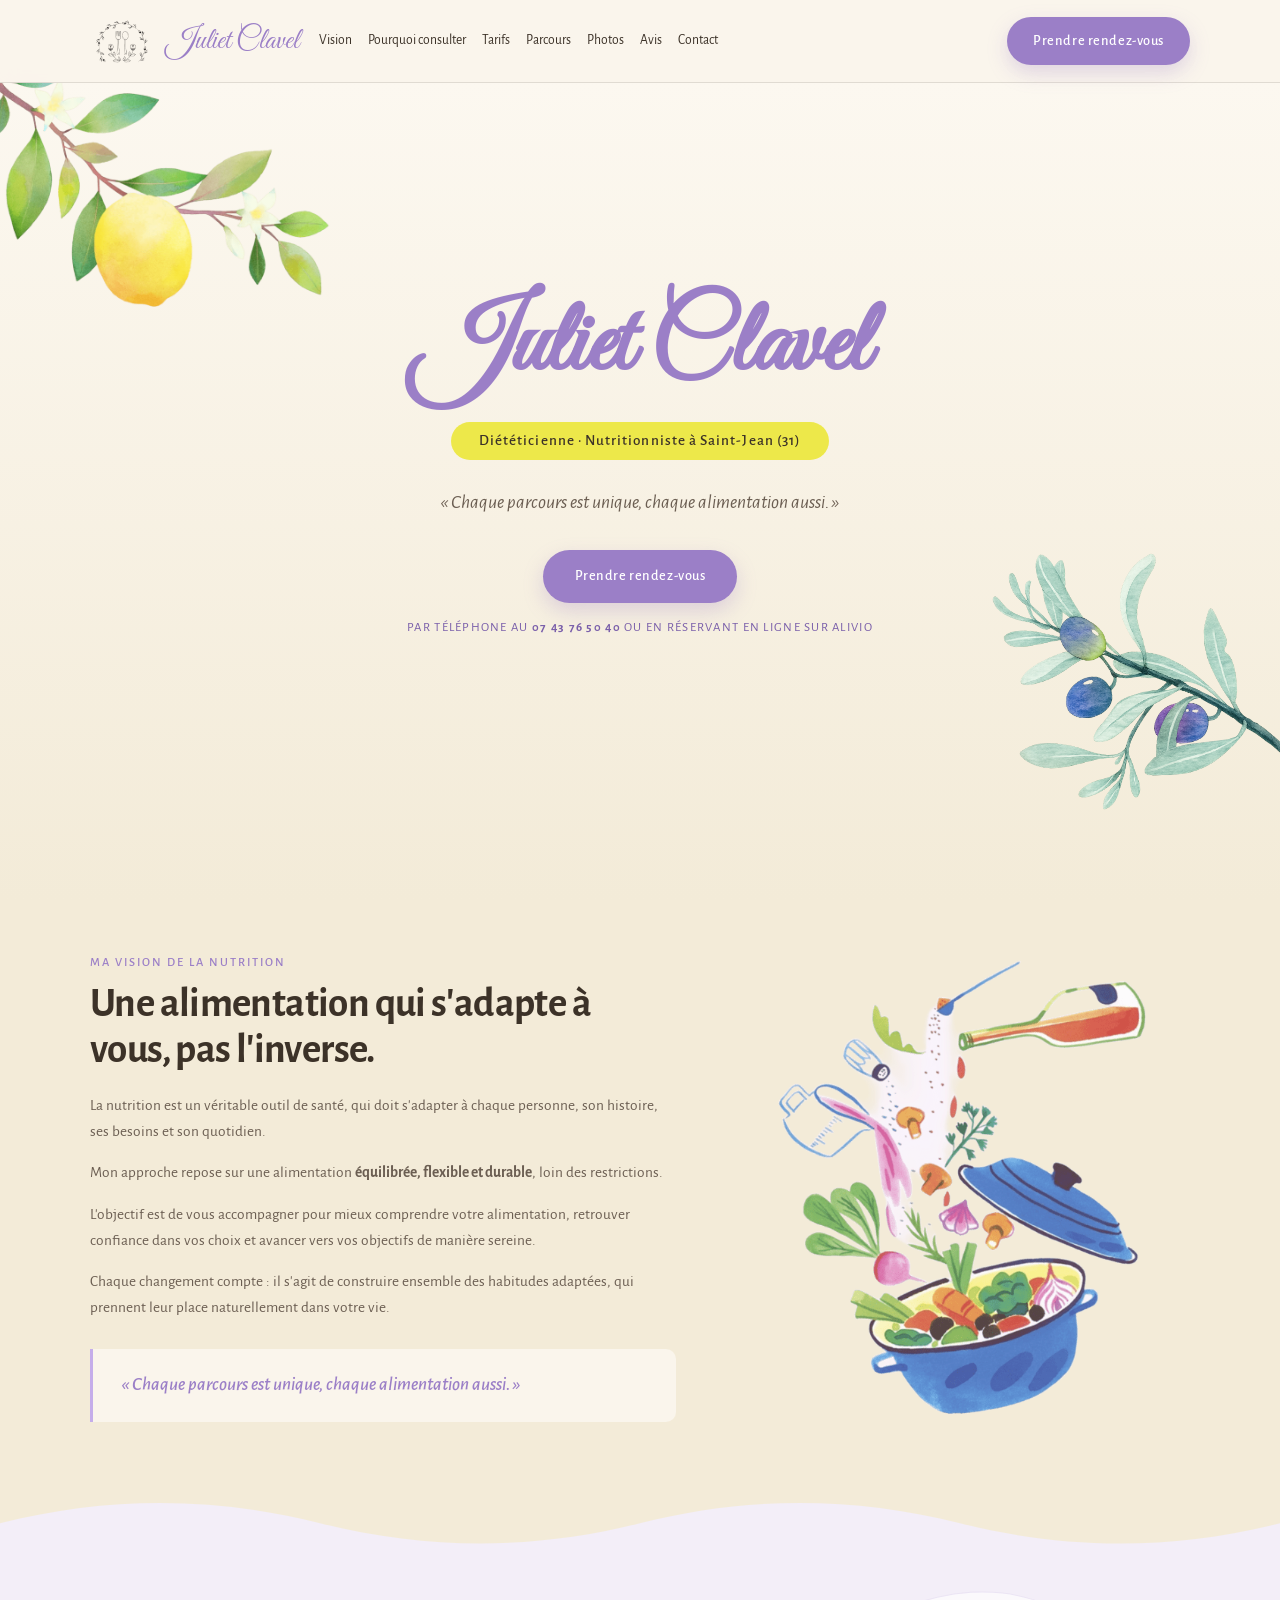
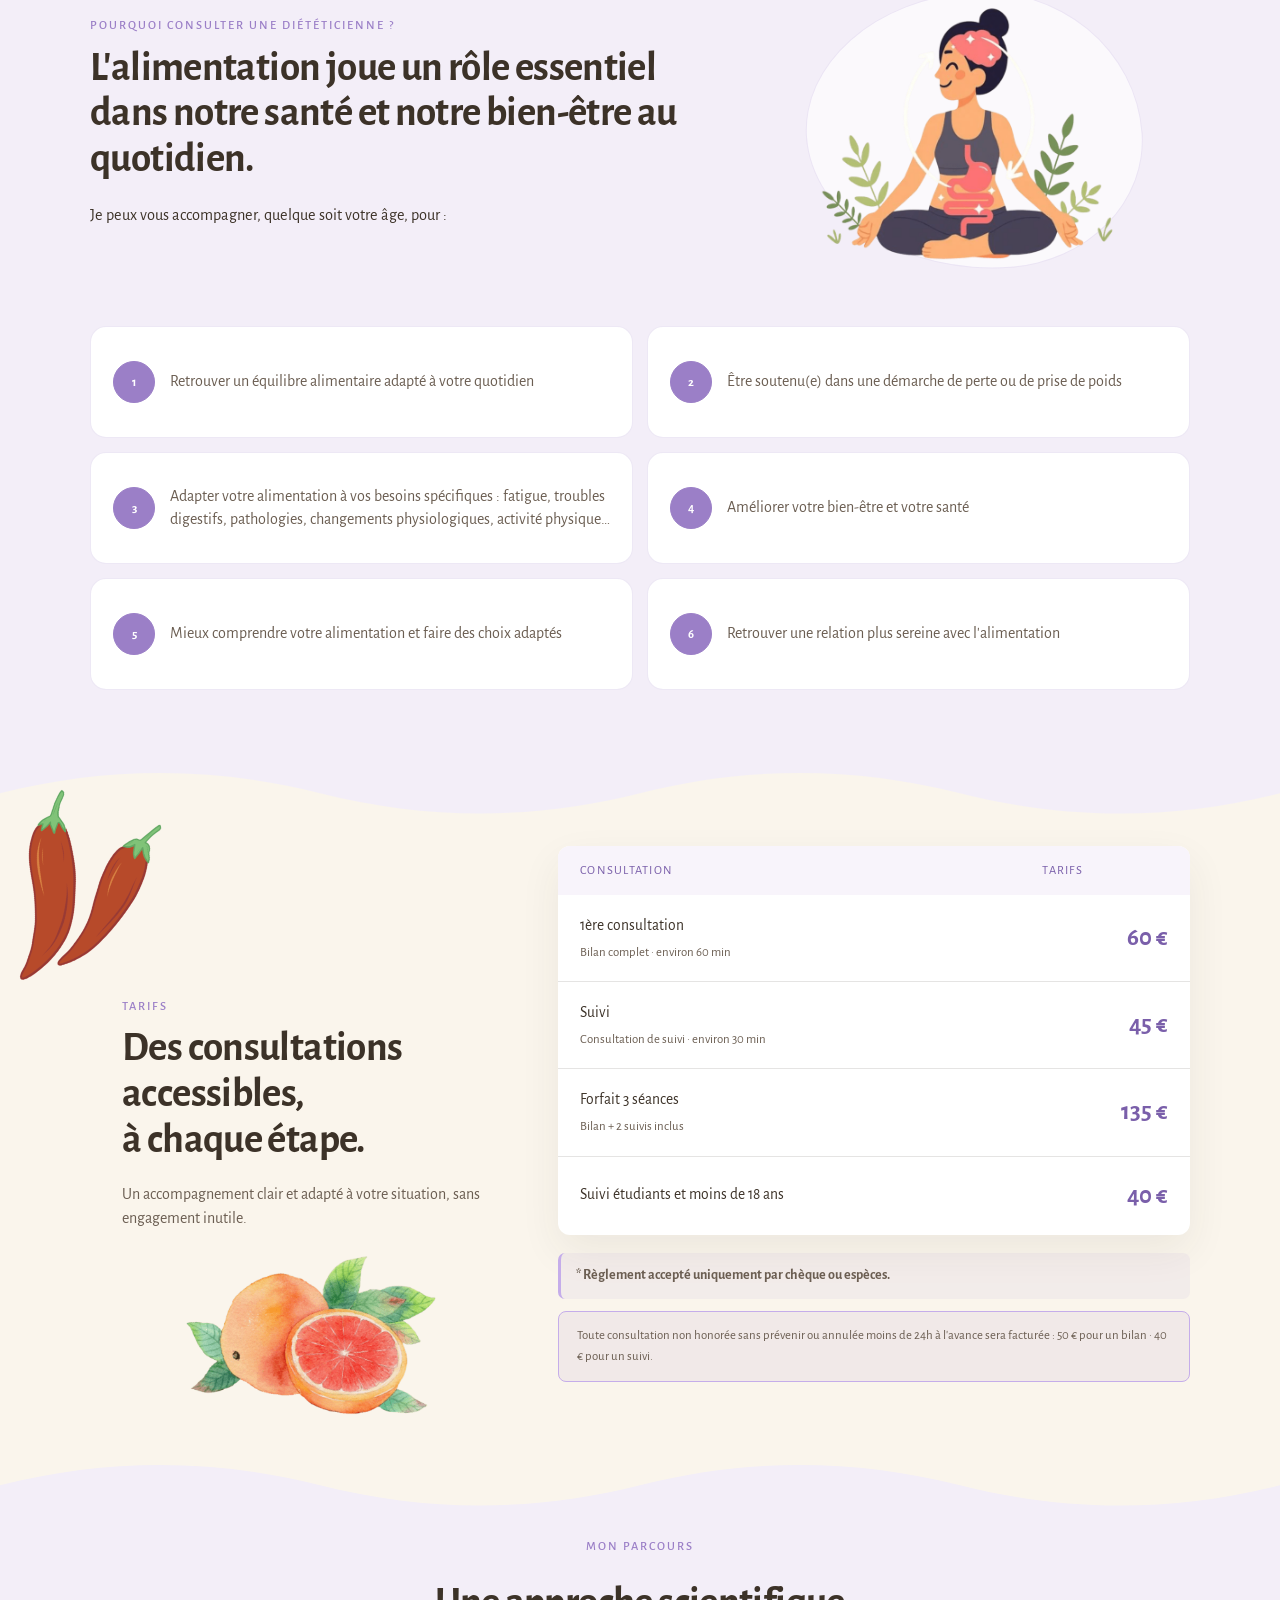
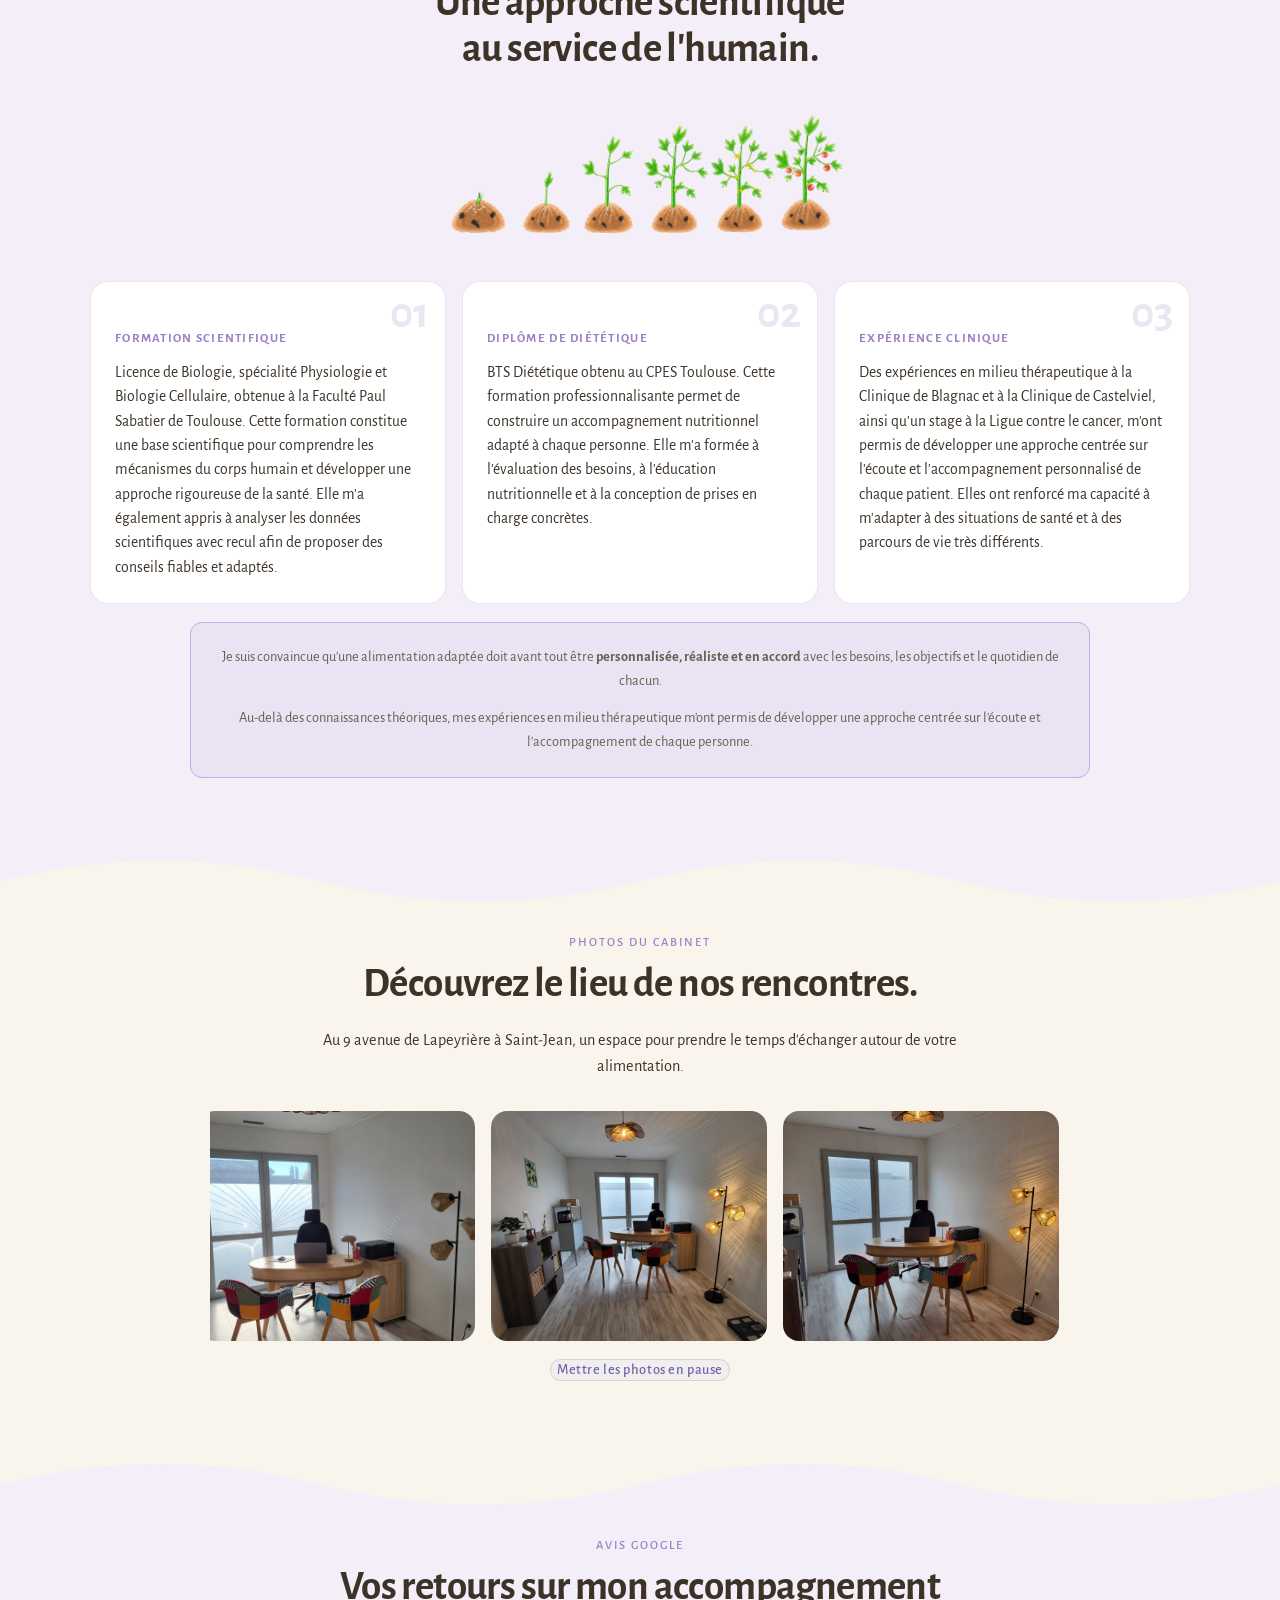
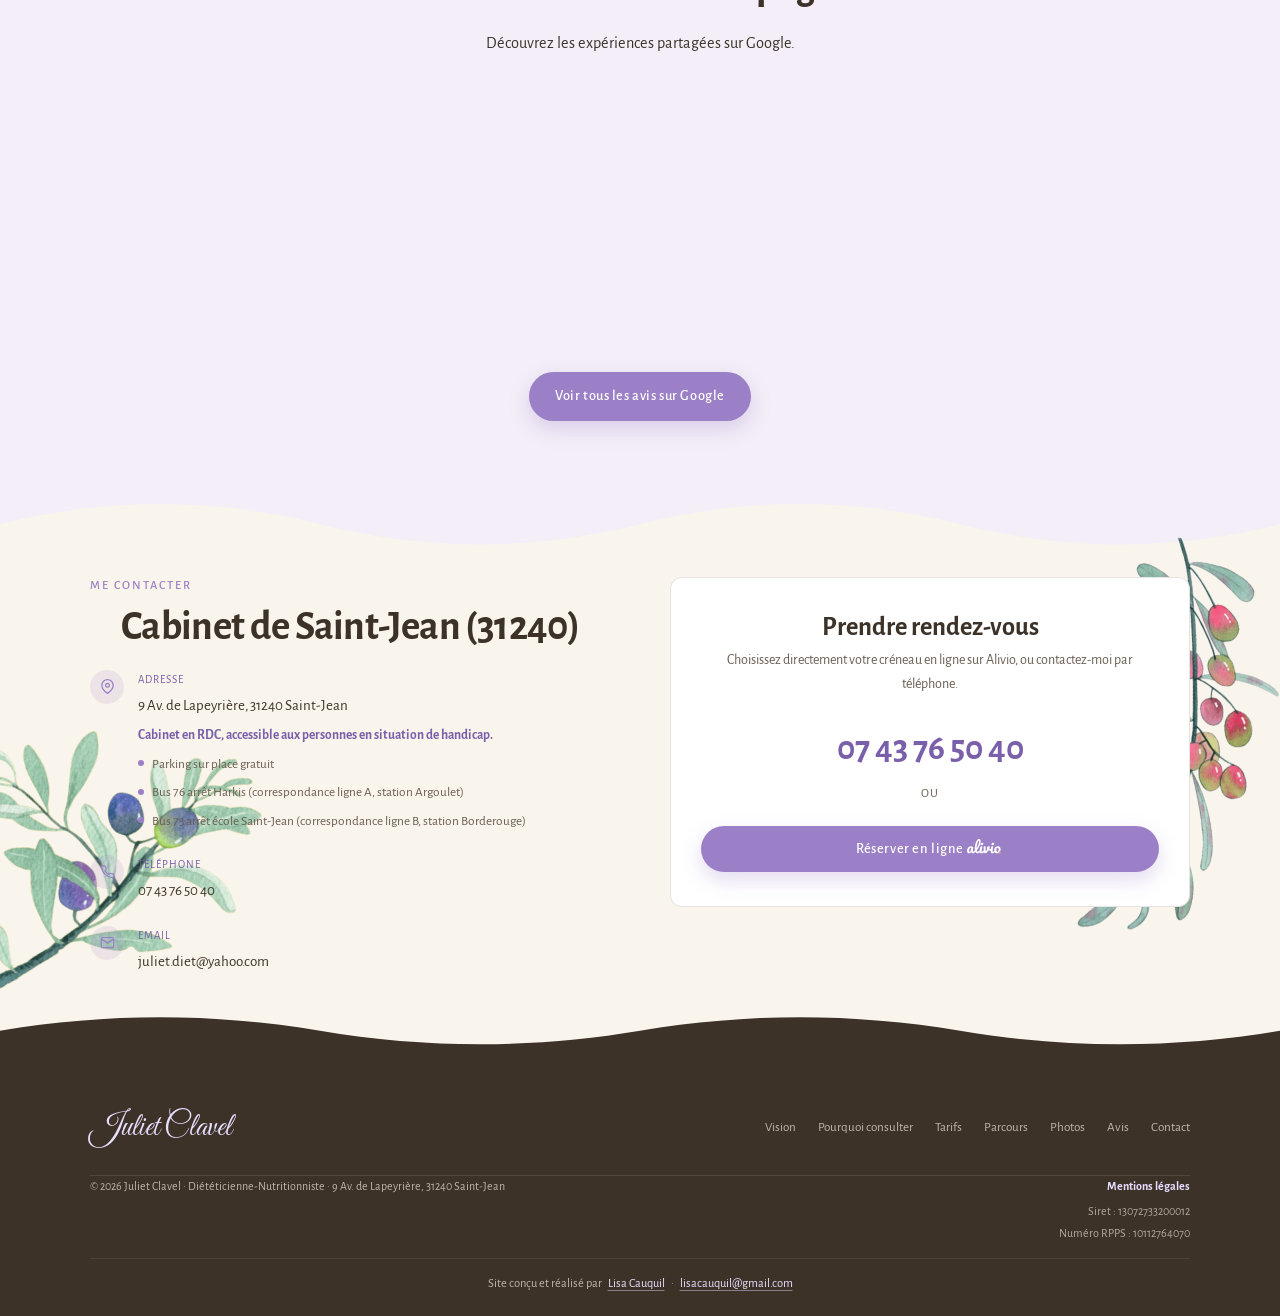
==== commit 5d1bb3f8: "Add cabinet photos and automatic scrolling gallery" ====
--- a/index.html
+++ b/index.html
@@ -305,7 +305,23 @@
             </a>
 
           </figure>
-        </div>
+          <figure>
+            <a href="images/cabinet/salle-attente.jpg" target="_blank" rel="noopener noreferrer" aria-label="Voir la photo en grand (nouvel onglet)">
+              <img src="images/cabinet/salle-attente.jpg" alt="Salle d’attente avec fauteuils et espace enfants" width="4000" height="3000" loading="lazy" decoding="async">
+            </a>
+          </figure>
+          <figure>
+            <a href="images/cabinet/entree-cabinet.jpg" target="_blank" rel="noopener noreferrer" aria-label="Voir la photo en grand (nouvel onglet)">
+              <img src="images/cabinet/entree-cabinet.jpg" alt="Entrée du cabinet au numéro 9" width="3000" height="4000" loading="lazy" decoding="async">
+            </a>
+          </figure>
+          <figure>
+            <a href="images/cabinet/salle-attente-vue-ensemble.jpg" target="_blank" rel="noopener noreferrer" aria-label="Voir la photo en grand (nouvel onglet)">
+              <img src="images/cabinet/salle-attente-vue-ensemble.jpg" alt="Vue d’ensemble de la salle d’attente" width="1536" height="2048" loading="lazy" decoding="async">
+            </a>
+          </figure>
+        </div>
+        <button class="gallery-pause btn" type="button" aria-controls="cabinet-gallery" aria-pressed="false">Mettre les photos en pause</button>
       </div>
     </section>
 
--- a/css/styles.css
+++ b/css/styles.css
@@ -2504,8 +2504,10 @@
 .google-reviews { background: var(--lavender-page); text-align: center; }
 .cabinet-photos .section-intro, .google-reviews .section-intro { max-width: 720px; margin: 0 auto 32px; text-align: center; }
 .content-pending { max-width: 720px; margin: 0 auto; padding: 30px; border: 1px dashed var(--mauve-l); border-radius: 18px; color: var(--ink-s); text-align: center; }
-.cabinet-gallery { display: grid; grid-template-columns: repeat(3, minmax(0, 1fr)); gap: 16px; max-width: 860px; margin: 0 auto; }
-.cabinet-gallery figure { position: relative; min-width: 0; height: 230px; margin: 0; overflow: hidden; border-radius: 16px; background: var(--cream2); }
+.cabinet-gallery { display: flex; gap: 16px; max-width: 860px; margin: 0 auto; overflow-x: auto; scrollbar-width: none; }
+.cabinet-gallery::-webkit-scrollbar { display: none; }
+.gallery-pause { display: block; margin: 18px auto 0; color: var(--mauve-d); border: 1px solid var(--line); }
+.cabinet-gallery figure { position: relative; flex: 0 0 calc((100% - 32px) / 3); min-width: 0; height: 230px; margin: 0; overflow: hidden; border-radius: 16px; background: var(--cream2); }
 .cabinet-gallery a { display: block; height: 100%; }
 .cabinet-gallery:focus-visible, .cabinet-gallery a:focus-visible { outline: 3px solid var(--mauve); outline-offset: -4px; }
 .cabinet-gallery img { display: block; width: 100%; height: 100%; object-fit: cover; }
@@ -2527,7 +2529,7 @@
 }
 @media (max-width: 640px) {
   .cabinet-gallery { gap: 8px; }
-  .cabinet-gallery figure { height: auto; aspect-ratio: 3 / 4; border-radius: 10px; }
+  .cabinet-gallery figure { flex-basis: 75%; height: 280px; border-radius: 10px; }
 
   .content-pending { padding: 24px 18px; }
   .nav-toggle { display: flex; position: static; transform: none; flex: 0 0 36px; }
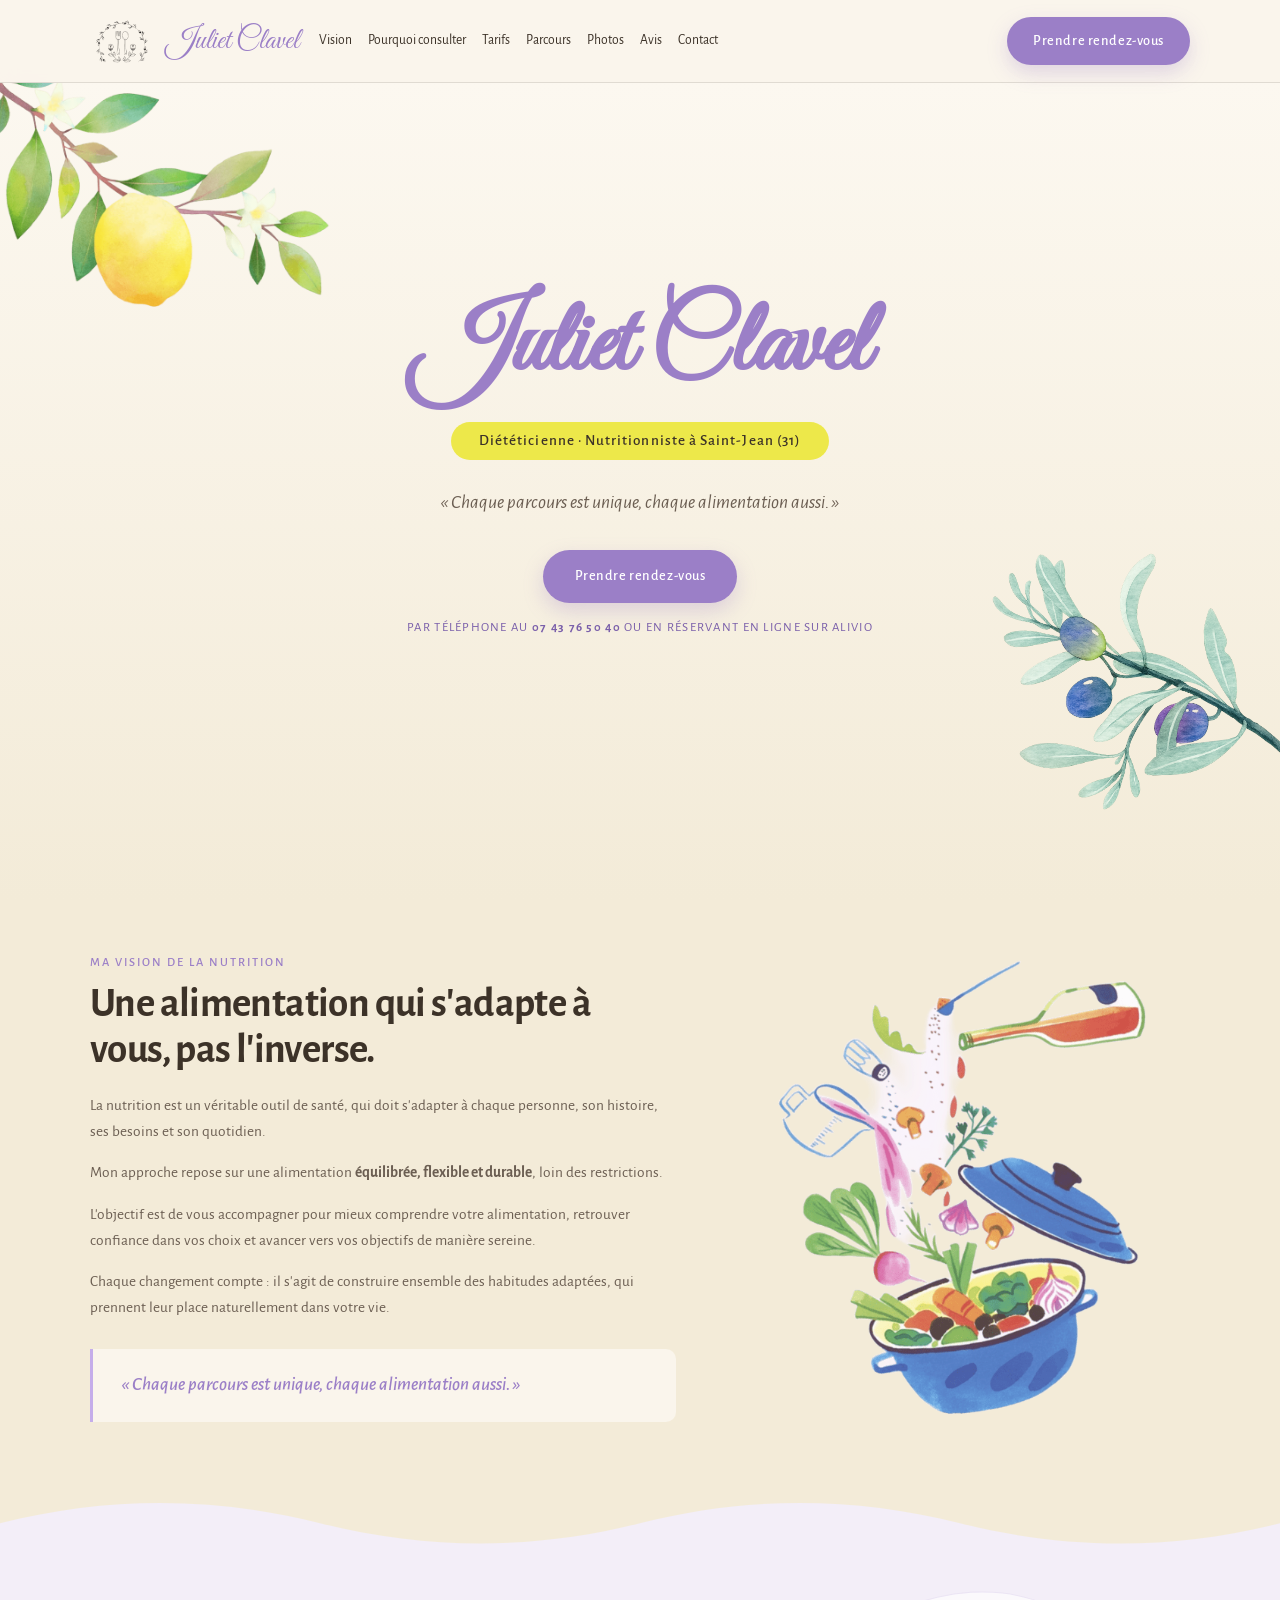
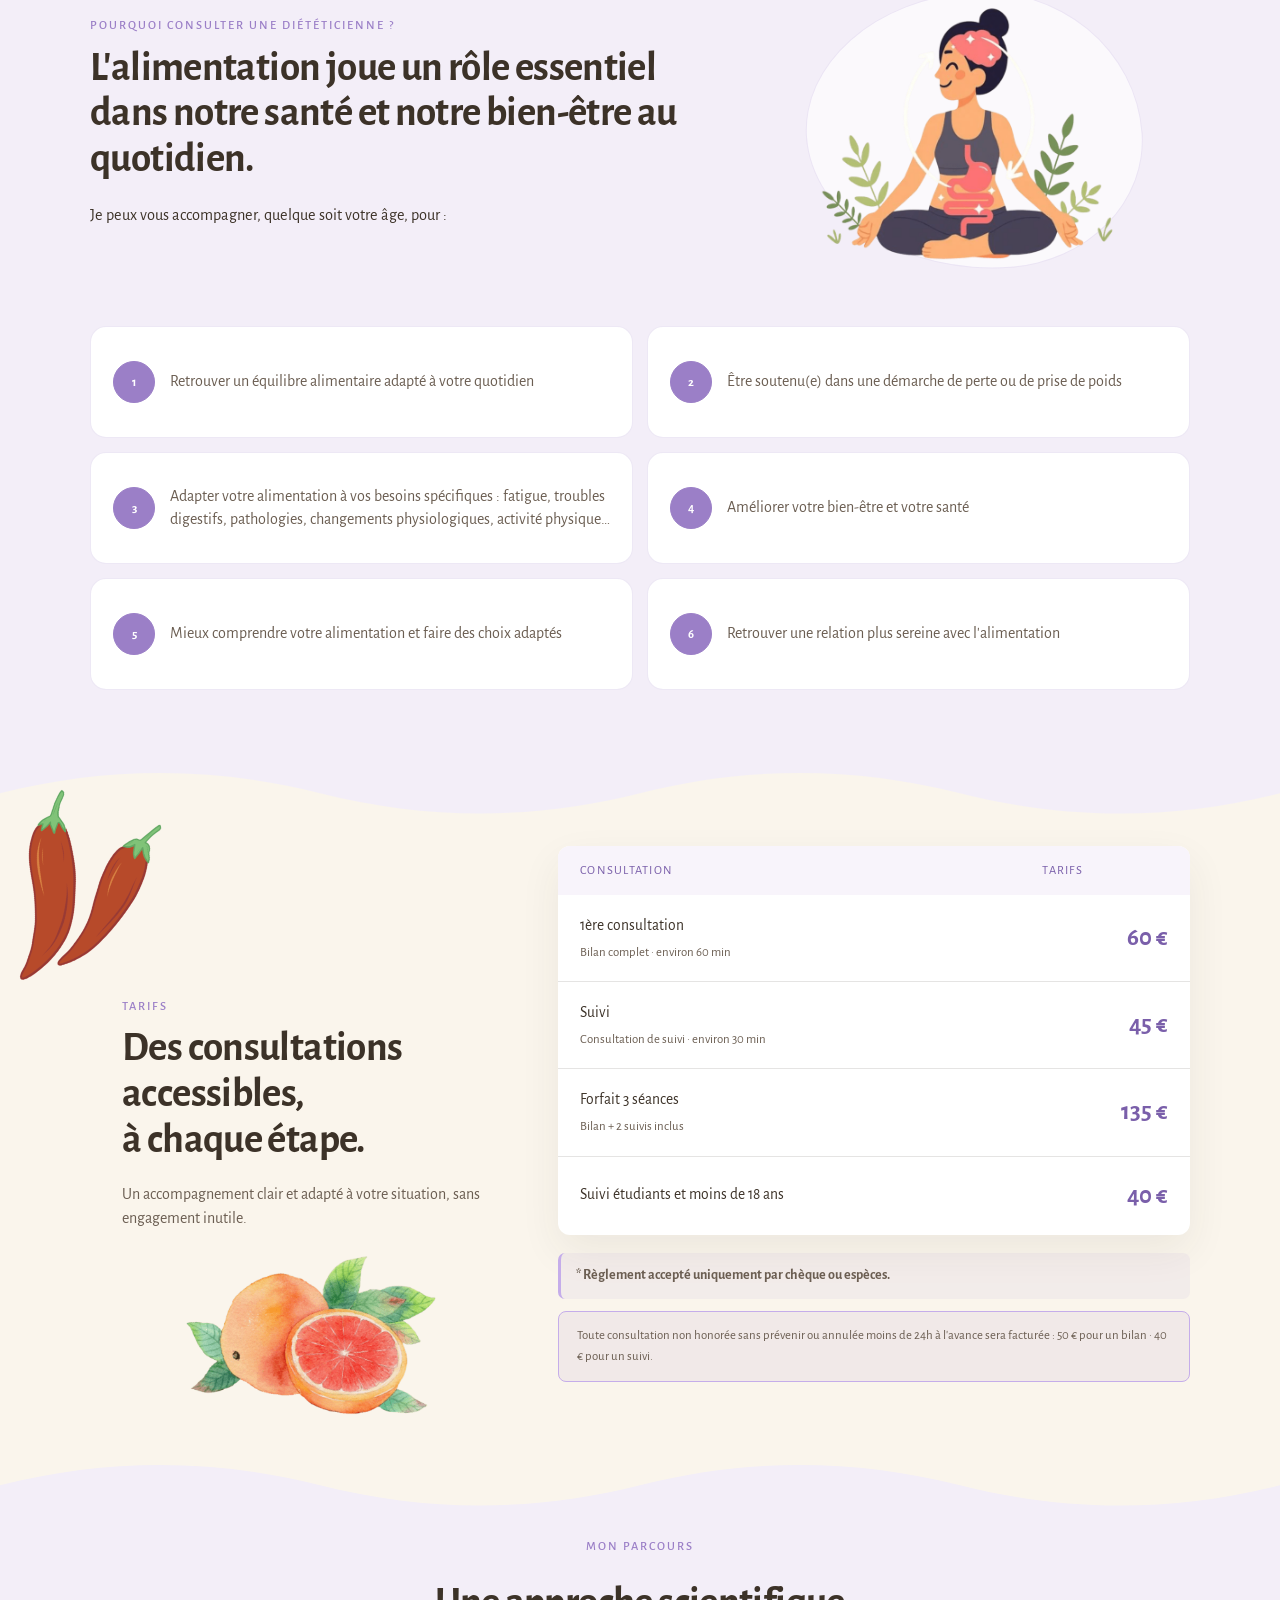
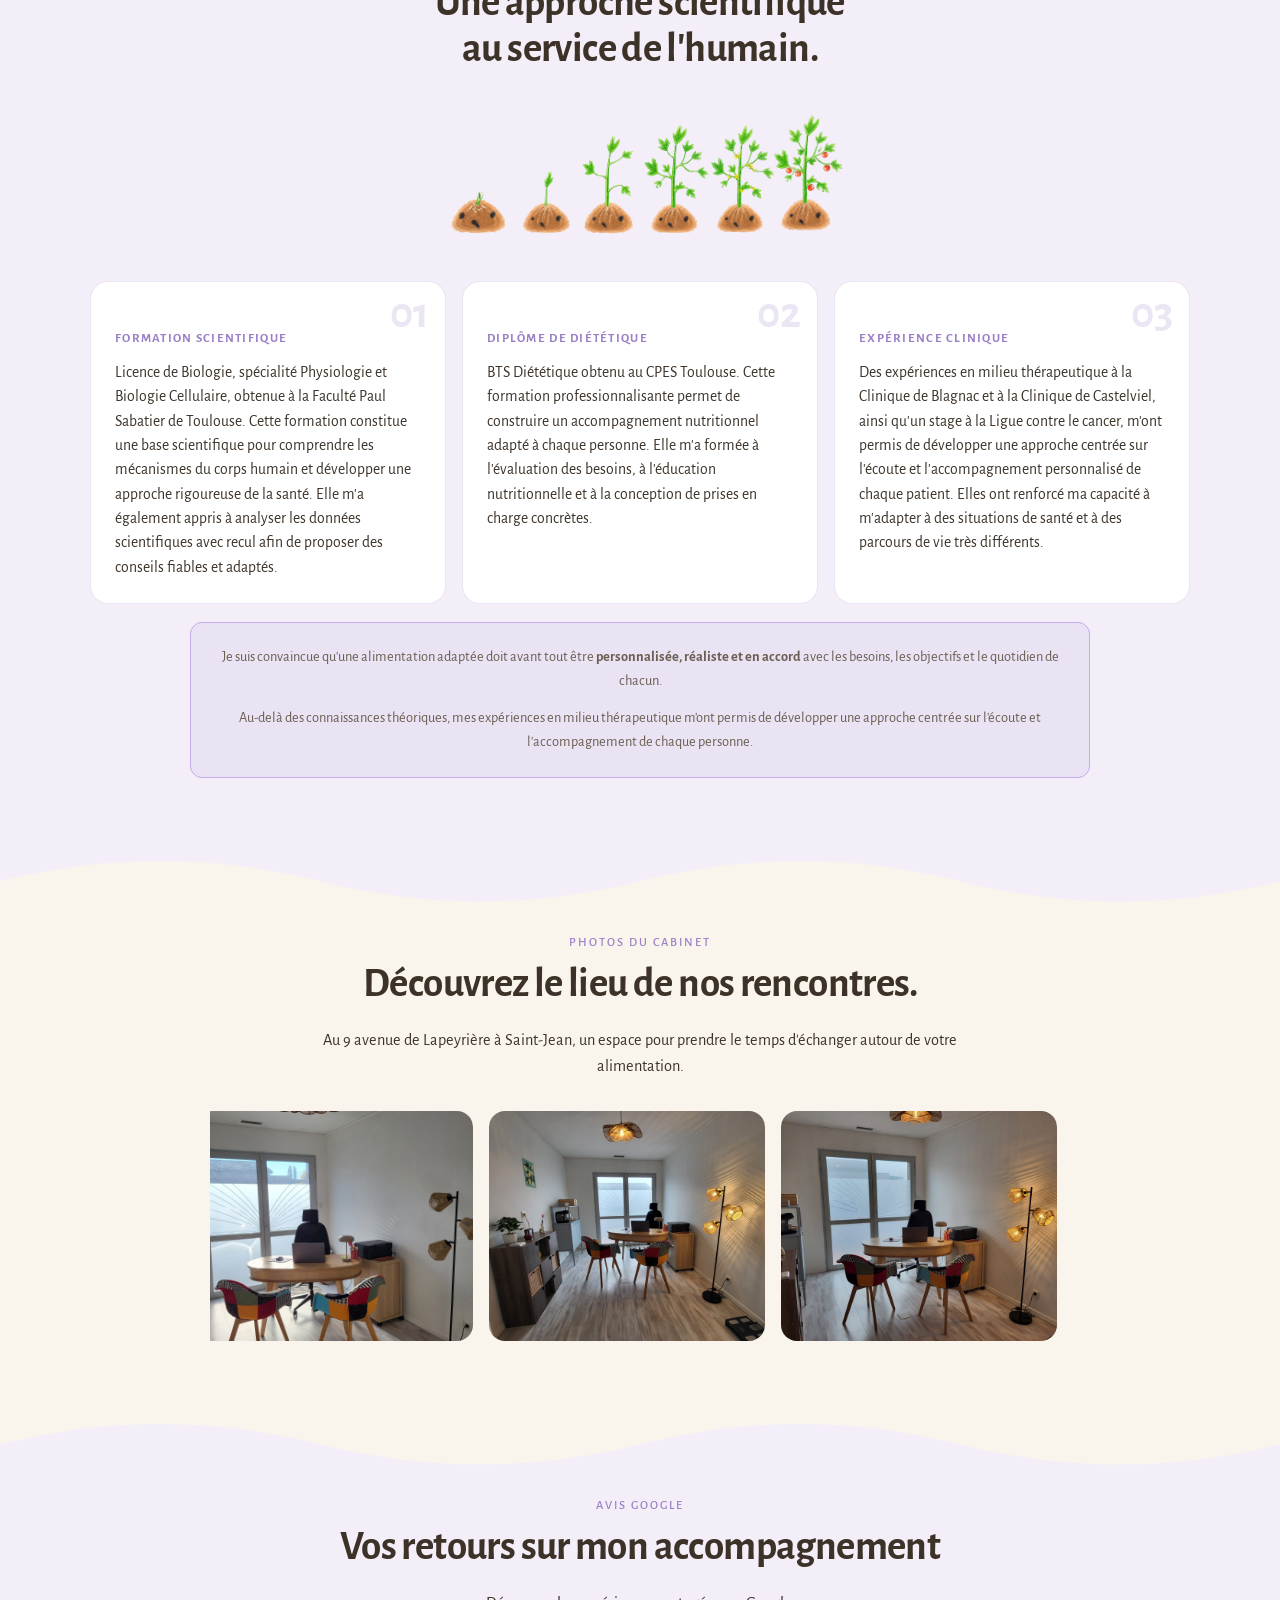
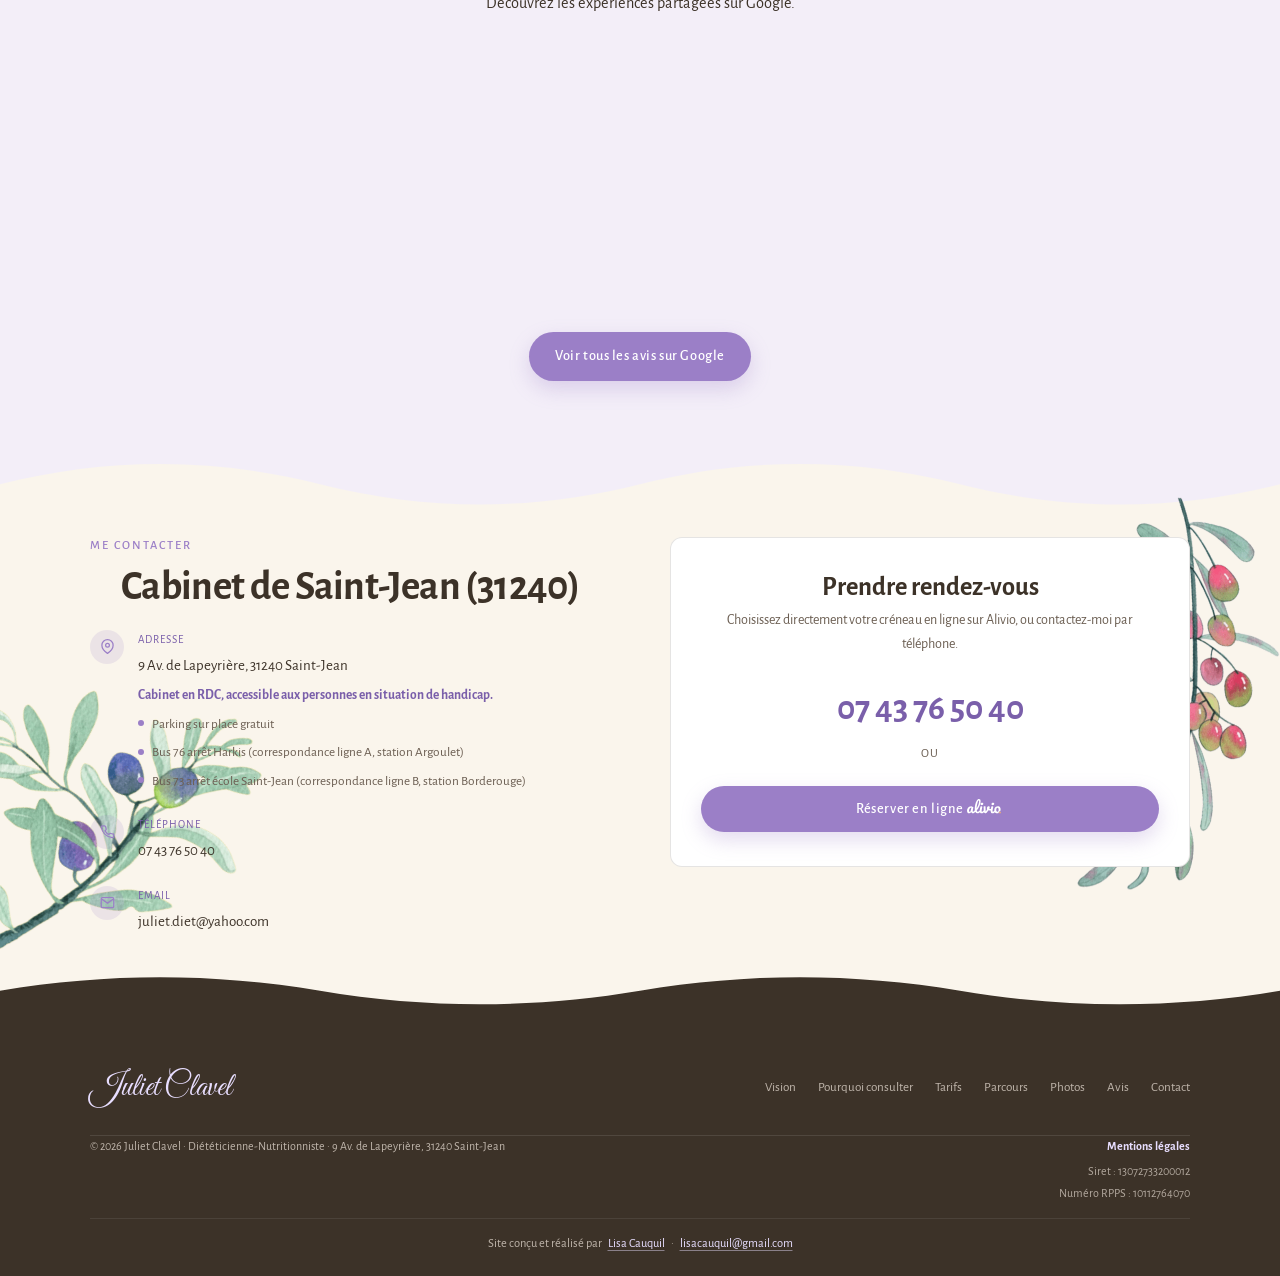
==== commit 1d5fd22b: "Remove gallery pause button and retain hover pause" ====
--- a/index.html
+++ b/index.html
@@ -321,7 +321,6 @@
             </a>
           </figure>
         </div>
-        <button class="gallery-pause btn" type="button" aria-controls="cabinet-gallery" aria-pressed="false">Mettre les photos en pause</button>
       </div>
     </section>
 
--- a/css/styles.css
+++ b/css/styles.css
@@ -2506,7 +2506,6 @@
 .content-pending { max-width: 720px; margin: 0 auto; padding: 30px; border: 1px dashed var(--mauve-l); border-radius: 18px; color: var(--ink-s); text-align: center; }
 .cabinet-gallery { display: flex; gap: 16px; max-width: 860px; margin: 0 auto; overflow-x: auto; scrollbar-width: none; }
 .cabinet-gallery::-webkit-scrollbar { display: none; }
-.gallery-pause { display: block; margin: 18px auto 0; color: var(--mauve-d); border: 1px solid var(--line); }
 .cabinet-gallery figure { position: relative; flex: 0 0 calc((100% - 32px) / 3); min-width: 0; height: 230px; margin: 0; overflow: hidden; border-radius: 16px; background: var(--cream2); }
 .cabinet-gallery a { display: block; height: 100%; }
 .cabinet-gallery:focus-visible, .cabinet-gallery a:focus-visible { outline: 3px solid var(--mauve); outline-offset: -4px; }
